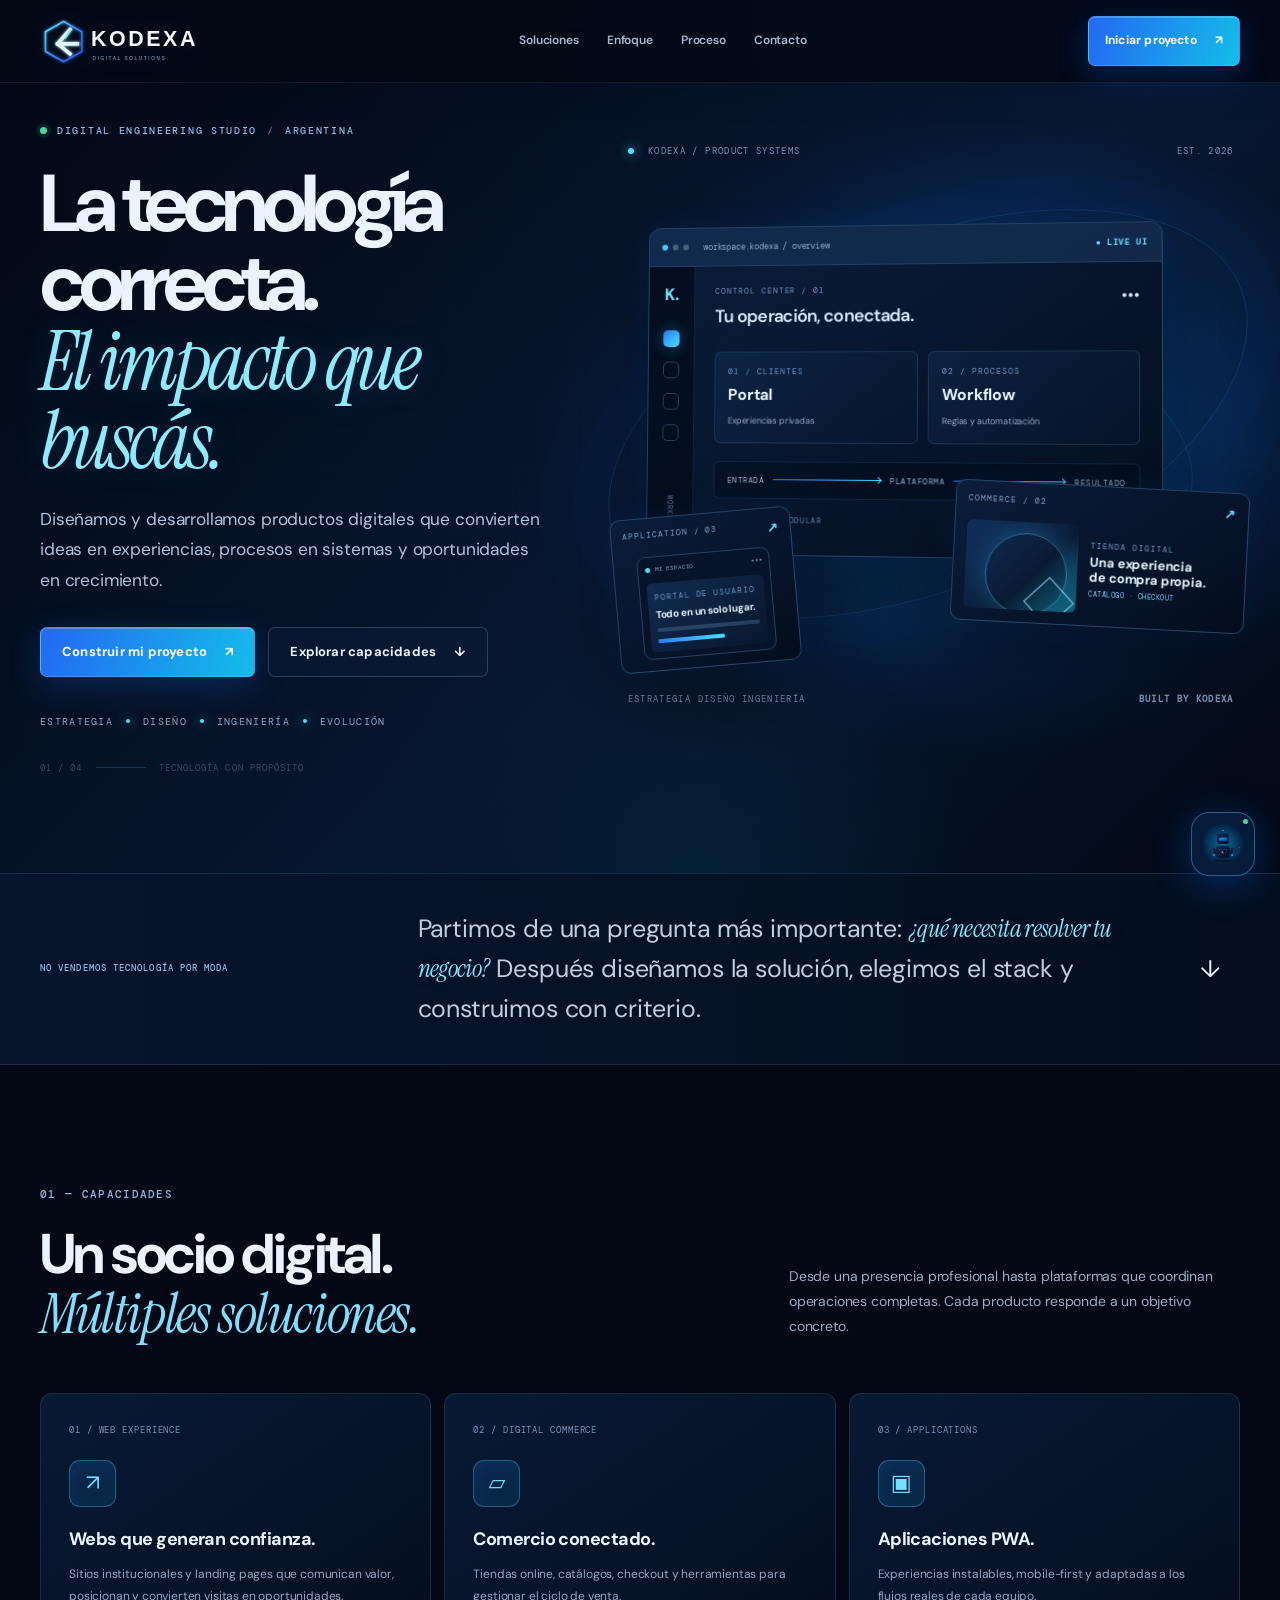
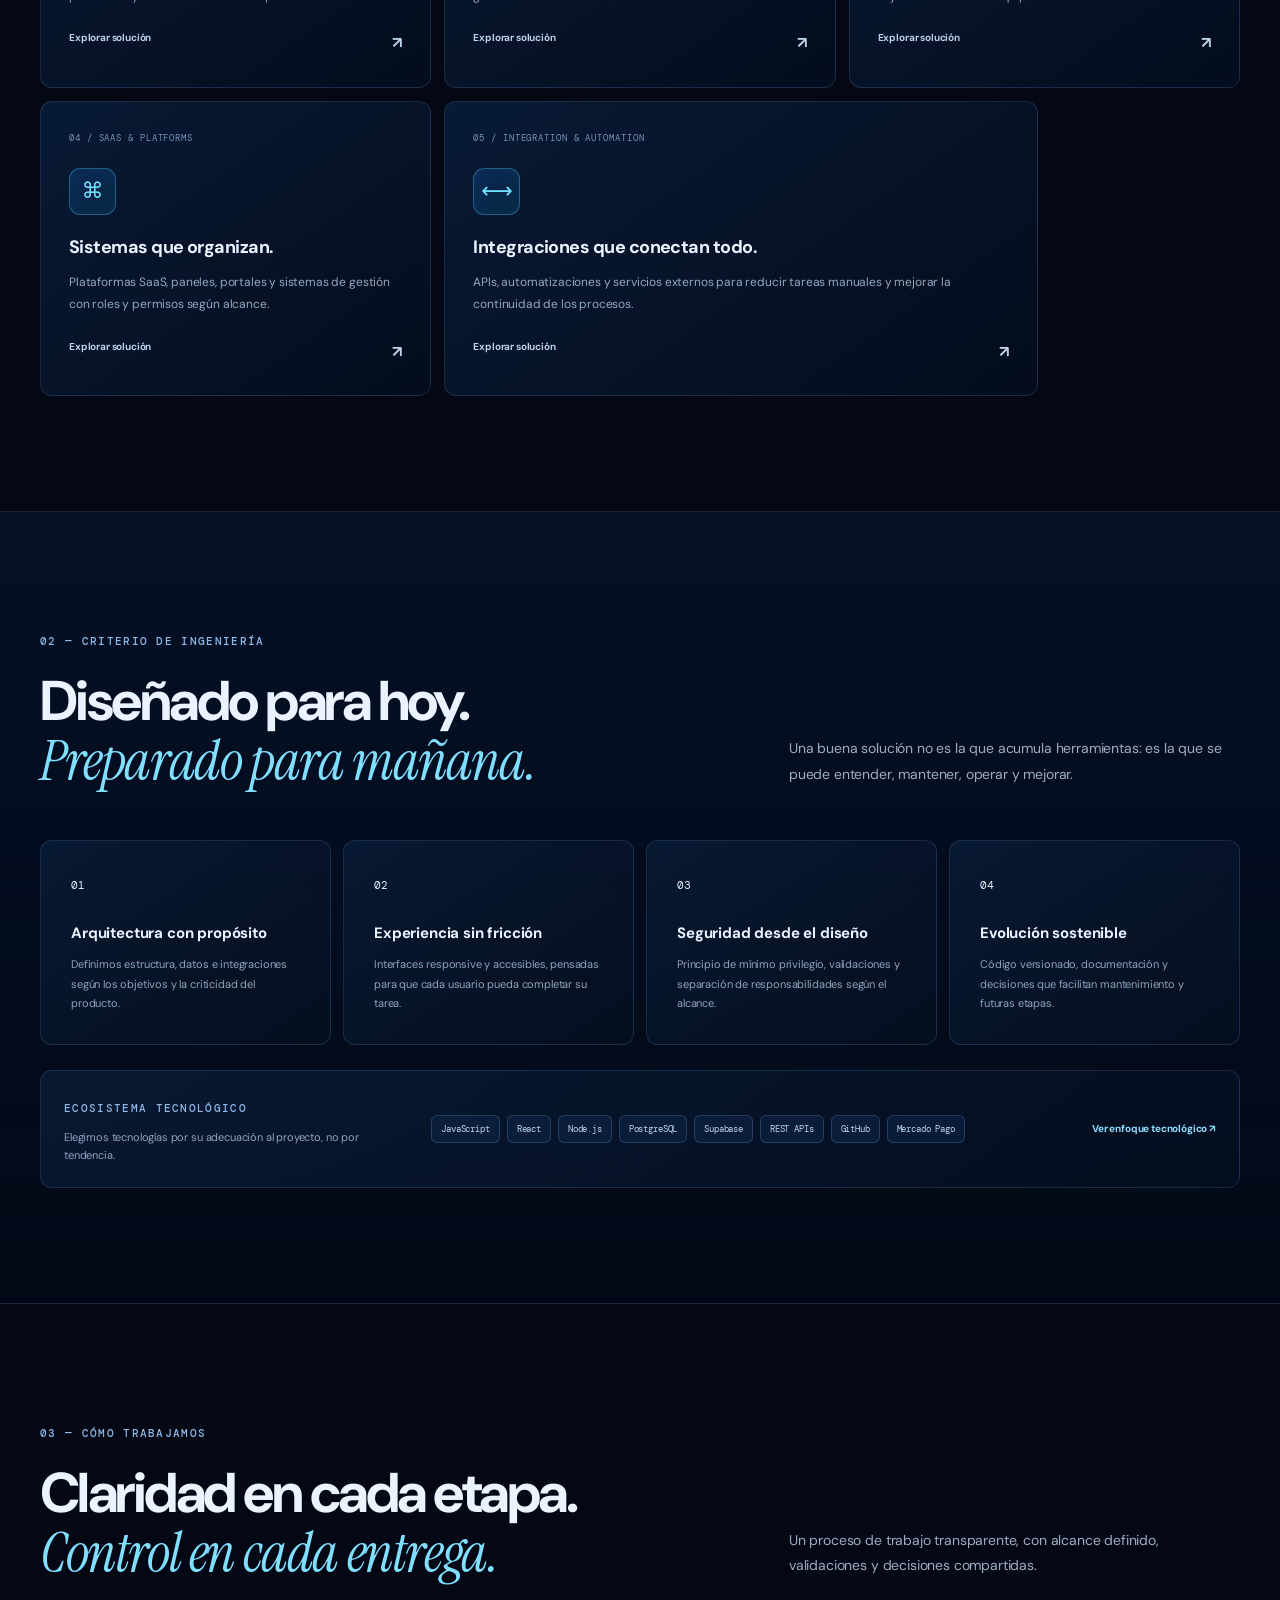
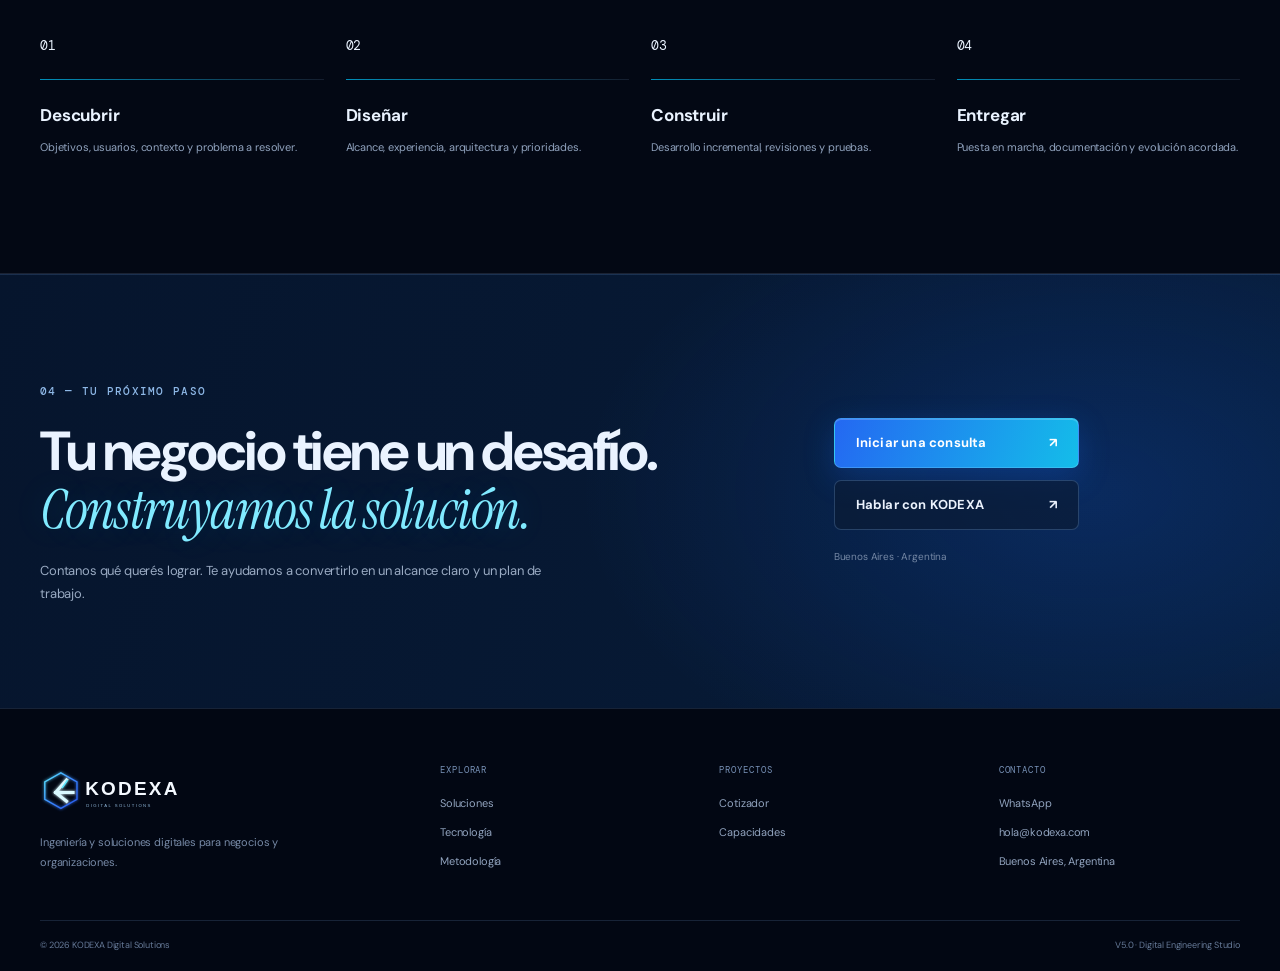
==== index.html @ 010a8123 "Route commercial CTAs to structured lead capture" ====
<!doctype html>
<html lang="es-AR">
<head>
  <meta charset="utf-8">
  <meta name="viewport" content="width=device-width, initial-scale=1">
  <title>KODEXA V5 — Ingeniería digital para negocios que quieren evolucionar</title>
  <meta name="description" content="Diseño y desarrollo de sitios web, e-commerce, aplicaciones PWA, plataformas SaaS e integraciones. Tecnología pensada para resolver problemas reales.">
  <meta name="theme-color" content="#050d20">
  <meta name="color-scheme" content="dark">
  <link rel="canonical" href="https://instructormap.github.io/kodexa.web/">
  <link rel="icon" type="image/svg+xml" href="assets/kodexa-v5-icon.svg">
  <meta property="og:type" content="website">
  <meta property="og:locale" content="es_AR">
  <meta property="og:site_name" content="KODEXA Digital Solutions">
  <meta property="og:title" content="KODEXA — Ingeniería digital para negocios">
  <meta property="og:description" content="Diseñamos y desarrollamos experiencias, plataformas y sistemas digitales a medida.">
  <meta property="og:url" content="https://instructormap.github.io/kodexa.web/">
  <meta property="og:image" content="https://instructormap.github.io/kodexa.web/assets/kodexa-v5-icon.svg">
  <meta name="twitter:card" content="summary">
  <link rel="preconnect" href="https://fonts.googleapis.com">
  <link rel="preconnect" href="https://fonts.gstatic.com" crossorigin>
  <link href="https://fonts.googleapis.com/css2?family=DM+Mono:wght@400;500&family=DM+Sans:wght@400;500;600;700;800&family=Instrument+Serif:ital@0;1&display=swap" rel="stylesheet">
  <link rel="stylesheet" href="styles.css">
  <link rel="stylesheet" href="kodexa-v5.css">
  <link rel="stylesheet" href="kodexa-identity.css">
</head>
<body class="v5">
<a class="skip-link" href="#main">Saltar al contenido</a>
<header class="site-header" id="top">
  <div class="container header-inner">
    <a class="brand" href="#inicio" aria-label="KODEXA, inicio"><img src="assets/kodexa-v5-logo.svg" width="210" height="56" alt="KODEXA Digital Solutions"></a>
    <button class="menu-toggle" type="button" aria-label="Abrir navegación" aria-expanded="false" aria-controls="primary-nav"><span></span><span></span></button>
    <nav class="primary-nav" id="primary-nav" aria-label="Navegación principal">
      <a href="#soluciones">Soluciones</a><a href="#enfoque">Enfoque</a><a href="#proceso">Proceso</a><a href="#contacto">Contacto</a>
    </nav>
    <a class="button button-small button-primary header-action" href="contacto.html?tipo=general&origen=header">Iniciar proyecto <span aria-hidden="true">↗</span></a>
  </div>
</header>
<main id="main">
  <section class="v4-hero" id="inicio">
    <div class="v4-hero-grid"></div>
    <div class="container v4-hero-inner">
      <div class="v4-hero-copy">
        <div class="v4-kicker"><span class="status-dot"></span> DIGITAL ENGINEERING STUDIO <span>/</span> ARGENTINA</div>
        <h1>La tecnología correcta.<br><em>El impacto que buscás.</em></h1>
        <p class="v4-lead">Diseñamos y desarrollamos productos digitales que convierten ideas en experiencias, procesos en sistemas y oportunidades en crecimiento.</p>
        <div class="v4-actions"><a class="button button-primary" href="contacto.html?tipo=general&origen=hero">Construir mi proyecto <span>↗</span></a><a class="button button-secondary" href="#soluciones">Explorar capacidades <span>↓</span></a></div>
        <div class="v4-proof"><span>ESTRATEGIA</span><i></i><span>DISEÑO</span><i></i><span>INGENIERÍA</span><i></i><span>EVOLUCIÓN</span></div>
      </div>
      <div class="v4-visual identity-visual" aria-label="Composición de productos digitales y sistemas KODEXA">
        <div class="identity-visual-glow"></div>
        <div class="identity-visual-top"><span><i></i> KODEXA / PRODUCT SYSTEMS</span><span>EST. 2026</span></div>
        <div class="identity-orbit identity-orbit-a"></div><div class="identity-orbit identity-orbit-b"></div>
        <div class="identity-product identity-product-main">
          <div class="identity-windowbar"><span class="identity-windowdots"><i></i><i></i><i></i></span><span>workspace.kodexa / overview</span><b>● LIVE UI</b></div>
          <div class="identity-workspace">
            <aside class="identity-sidebar"><strong>K.</strong><span class="active"></span><span></span><span></span><span></span><small>WORKSPACE</small></aside>
            <div class="identity-workspace-main">
              <div class="identity-workspace-heading"><div><small>CONTROL CENTER / 01</small><b>Tu operación, conectada.</b></div><span>•••</span></div>
              <div class="identity-module-grid"><div><small>01 / CLIENTES</small><b>Portal</b><em>Experiencias privadas</em></div><div><small>02 / PROCESOS</small><b>Workflow</b><em>Reglas y automatización</em></div></div>
              <div class="identity-flow"><span>ENTRADA</span><i></i><span>PLATAFORMA</span><i></i><span>RESULTADO</span></div>
              <div class="identity-workspace-footer"><span>ARQUITECTURA MODULAR</span><b>Diseñada para evolucionar ↗</b></div>
            </div>
          </div>
        </div>
        <div class="identity-product identity-product-commerce"><div class="identity-mini-top"><span>COMMERCE / 02</span><b>↗</b></div><div class="identity-store"><div class="identity-store-art"><i></i><i></i><i></i></div><div><small>TIENDA DIGITAL</small><b>Una experiencia<br>de compra propia.</b><span>CATÁLOGO · CHECKOUT</span></div></div></div>
        <div class="identity-product identity-product-app"><div class="identity-mini-top"><span>APPLICATION / 03</span><b>↗</b></div><div class="identity-phone"><div class="identity-phone-head"><i></i><span>MI ESPACIO</span><b>•••</b></div><div class="identity-phone-card"><small>PORTAL DE USUARIO</small><b>Todo en un solo lugar.</b><span></span><span></span></div><div class="identity-phone-nav"><i></i><i></i><i></i></div></div></div>
        <div class="identity-visual-bottom"><span>ESTRATEGIA <i></i> DISEÑO <i></i> INGENIERÍA</span><b>BUILT BY KODEXA</b></div>
      </div>
    </div>
    <div class="container v4-hero-bottom"><span>01 / 04</span><span></span><span>TECNOLOGÍA CON PROPÓSITO</span></div>
  </section>

  <section class="v4-intro">
    <div class="container v4-intro-inner"><span class="eyebrow">NO VENDEMOS TECNOLOGÍA POR MODA</span><p>Partimos de una pregunta más importante: <em>¿qué necesita resolver tu negocio?</em> Después diseñamos la solución, elegimos el stack y construimos con criterio.</p><a href="#enfoque" aria-label="Conocer nuestro enfoque">↓</a></div>
  </section>

  <section class="section-shell v4-solutions" id="soluciones">
    <div class="container">
      <div class="section-heading"><div><span class="eyebrow">01 — CAPACIDADES</span><h2>Un socio digital.<br><em>Múltiples soluciones.</em></h2></div><p>Desde una presencia profesional hasta plataformas que coordinan operaciones completas. Cada producto responde a un objetivo concreto.</p></div>
      <div class="v4-solution-grid">
        <a class="v4-solution-card" href="soluciones.html#web"><span class="v4-card-meta">01 / WEB EXPERIENCE</span><div class="v4-card-symbol">↗</div><h3>Webs que generan confianza.</h3><p>Sitios institucionales y landing pages que comunican valor, posicionan y convierten visitas en oportunidades.</p><span class="v4-card-link">Explorar solución <b>↗</b></span></a>
        <a class="v4-solution-card" href="soluciones.html#ecommerce"><span class="v4-card-meta">02 / DIGITAL COMMERCE</span><div class="v4-card-symbol">▱</div><h3>Comercio conectado.</h3><p>Tiendas online, catálogos, checkout y herramientas para gestionar el ciclo de venta.</p><span class="v4-card-link">Explorar solución <b>↗</b></span></a>
        <a class="v4-solution-card" href="soluciones.html#pwa"><span class="v4-card-meta">03 / APPLICATIONS</span><div class="v4-card-symbol">▣</div><h3>Aplicaciones PWA.</h3><p>Experiencias instalables, mobile-first y adaptadas a los flujos reales de cada equipo.</p><span class="v4-card-link">Explorar solución <b>↗</b></span></a>
        <a class="v4-solution-card" href="soluciones.html#saas"><span class="v4-card-meta">04 / SAAS & PLATFORMS</span><div class="v4-card-symbol">⌘</div><h3>Sistemas que organizan.</h3><p>Plataformas SaaS, paneles, portales y sistemas de gestión con roles y permisos según alcance.</p><span class="v4-card-link">Explorar solución <b>↗</b></span></a>
        <a class="v4-solution-card v4-solution-wide" href="soluciones.html#integraciones"><span class="v4-card-meta">05 / INTEGRATION & AUTOMATION</span><div class="v4-card-symbol">⟷</div><h3>Integraciones que conectan todo.</h3><p>APIs, automatizaciones y servicios externos para reducir tareas manuales y mejorar la continuidad de los procesos.</p><span class="v4-card-link">Explorar solución <b>↗</b></span></a>
      </div>
    </div>
  </section>

  <section class="section-shell v4-approach" id="enfoque">
    <div class="container">
      <div class="section-heading"><div><span class="eyebrow">02 — CRITERIO DE INGENIERÍA</span><h2>Diseñado para hoy.<br><em>Preparado para mañana.</em></h2></div><p>Una buena solución no es la que acumula herramientas: es la que se puede entender, mantener, operar y mejorar.</p></div>
      <div class="v4-approach-grid">
        <article><span>01</span><h3>Arquitectura con propósito</h3><p>Definimos estructura, datos e integraciones según los objetivos y la criticidad del producto.</p></article>
        <article><span>02</span><h3>Experiencia sin fricción</h3><p>Interfaces responsive y accesibles, pensadas para que cada usuario pueda completar su tarea.</p></article>
        <article><span>03</span><h3>Seguridad desde el diseño</h3><p>Principio de mínimo privilegio, validaciones y separación de responsabilidades según el alcance.</p></article>
        <article><span>04</span><h3>Evolución sostenible</h3><p>Código versionado, documentación y decisiones que facilitan mantenimiento y futuras etapas.</p></article>
      </div>
      <div class="v4-stack"><div><span class="eyebrow">ECOSISTEMA TECNOLÓGICO</span><p>Elegimos tecnologías por su adecuación al proyecto, no por tendencia.</p></div><div class="v4-stack-tags"><span>JavaScript</span><span>React</span><span>Node.js</span><span>PostgreSQL</span><span>Supabase</span><span>REST APIs</span><span>GitHub</span><span>Mercado Pago</span></div><a href="tecnologia.html">Ver enfoque tecnológico ↗</a></div>
    </div>
  </section>

  <section class="section-shell v4-process" id="proceso">
    <div class="container">
      <div class="section-heading"><div><span class="eyebrow">03 — CÓMO TRABAJAMOS</span><h2>Claridad en cada etapa.<br><em>Control en cada entrega.</em></h2></div><p>Un proceso de trabajo transparente, con alcance definido, validaciones y decisiones compartidas.</p></div>
      <div class="v4-process-grid">
        <article><span>01</span><div></div><h3>Descubrir</h3><p>Objetivos, usuarios, contexto y problema a resolver.</p></article>
        <article><span>02</span><div></div><h3>Diseñar</h3><p>Alcance, experiencia, arquitectura y prioridades.</p></article>
        <article><span>03</span><div></div><h3>Construir</h3><p>Desarrollo incremental, revisiones y pruebas.</p></article>
        <article><span>04</span><div></div><h3>Entregar</h3><p>Puesta en marcha, documentación y evolución acordada.</p></article>
      </div>
    </div>
  </section>

  <section class="v4-cta" id="contacto"><div class="container v4-cta-inner"><div><span class="eyebrow">04 — TU PRÓXIMO PASO</span><h2>Tu negocio tiene un desafío.<br><em>Construyamos la solución.</em></h2><p>Contanos qué querés lograr. Te ayudamos a convertirlo en un alcance claro y un plan de trabajo.</p></div><div class="v4-cta-actions"><a class="button button-primary" href="contacto.html?tipo=general&origen=cta-home">Iniciar una consulta <span>↗</span></a><a class="button button-secondary" href="contacto.html?tipo=general&origen=whatsapp-home">Hablar con KODEXA <span>↗</span></a><small>Buenos Aires · Argentina</small></div></div></section>
</main>
<footer class="site-footer"><div class="container footer-main"><div class="footer-brand"><img src="assets/kodexa-v5-logo.svg" width="190" height="52" alt="KODEXA Digital Solutions"><p>Ingeniería y soluciones digitales para negocios y organizaciones.</p></div><div><span class="footer-label">EXPLORAR</span><a href="#soluciones">Soluciones</a><a href="tecnologia.html">Tecnología</a><a href="#proceso">Metodología</a></div><div><span class="footer-label">PROYECTOS</span><a href="cotizador.html">Cotizador</a><a href="soluciones.html">Capacidades</a></div><div><span class="footer-label">CONTACTO</span><a href="contacto.html?tipo=general&origen=footer">WhatsApp</a><a href="mailto:hola@kodexa.com">hola@kodexa.com</a><span>Buenos Aires, Argentina</span></div></div><div class="container footer-bottom"><span>© <span id="current-year">2026</span> KODEXA Digital Solutions</span><span>V5.0 · Digital Engineering Studio</span></div></footer>

<div class="copilot-root" id="kodexa-copilot">
  <button class="copilot-launcher" type="button" aria-label="Abrir KODEXA Copiloto" aria-expanded="false" aria-controls="copilot-panel" id="copilot-launcher"><img src="assets/kodexa-assistant.svg" alt=""><span class="launcher-pulse"></span></button>
  <section class="copilot-panel" id="copilot-panel" role="dialog" aria-modal="false" aria-labelledby="copilot-title" aria-hidden="true">
    <header class="copilot-header"><div class="copilot-avatar"><img src="assets/kodexa-assistant.svg" alt=""></div><div><strong id="copilot-title">KODEXA Copiloto</strong><span><i></i> Orientación de proyectos</span></div><button type="button" class="copilot-close" id="copilot-close" aria-label="Cerrar asistente">×</button></header>
    <div class="copilot-context">DESCUBRÍ QUÉ SOLUCIÓN NECESITÁS</div>
    <div class="copilot-messages" id="copilot-messages" aria-live="polite" aria-relevant="additions text"><div class="chat-message bot-message">¡Hola! Soy el copiloto de KODEXA. Puedo ayudarte a identificar qué tipo de solución digital necesitás y cómo iniciar tu proyecto. ¿Qué querés mejorar?</div></div>
    <div class="copilot-suggestions" id="copilot-suggestions"><button type="button" data-intent="quote">Quiero cotizar</button><button type="button" data-intent="services">Ver soluciones</button><button type="button" data-intent="business">Tengo un negocio</button><button type="button" data-intent="contact">Hablar con una persona</button></div>
    <form class="copilot-form" id="copilot-form"><label class="visually-hidden" for="copilot-input">Escribí tu consulta</label><input id="copilot-input" name="message" type="text" maxlength="400" placeholder="Contame qué necesitás..." autocomplete="off"><button type="submit" aria-label="Enviar mensaje">↑</button></form>
    <div class="copilot-disclaimer">Asistente automático de orientación. No accede a cuentas ni consulta proyectos existentes.</div>
  </section>
</div>
<script src="app.js" defer></script><script src="script.js" defer></script>
</body></html>
---- styles.css ----
/* KODEXA V3 — Enterprise design system */
:root{
  --kdx-navy:#020B24;--kdx-navy-2:#06142F;--kdx-navy-3:#0B1B39;
  --kdx-blue:#006BFF;--kdx-blue-hover:#0058D6;--kdx-cyan:#00C8FF;--kdx-gold:#FFB800;
  --kdx-white:#FFFFFF;--kdx-ink:#F4F7FC;--kdx-muted:#9AAAC3;--kdx-dim:#6F819D;
  --kdx-line:rgba(148,174,214,.16);--kdx-line-strong:rgba(0,200,255,.32);
  --kdx-sans:"DM Sans",Inter,system-ui,sans-serif;--kdx-mono:"DM Mono",monospace;--kdx-serif:"Instrument Serif",Georgia,serif;
  --kdx-container:1200px;--kdx-radius:16px;--kdx-radius-lg:24px;
  --kdx-ease:cubic-bezier(.2,.7,.2,1);
}
*{box-sizing:border-box;margin:0;padding:0}
html{scroll-behavior:smooth;scroll-padding-top:100px}
body{min-width:320px;background:var(--kdx-navy);color:var(--kdx-ink);font-family:var(--kdx-sans);font-size:16px;line-height:1.65;-webkit-font-smoothing:antialiased}
body:before{content:"";position:fixed;inset:0;z-index:-1;pointer-events:none;background:radial-gradient(ellipse 60% 45% at 80% -5%,rgba(0,107,255,.12),transparent 70%),linear-gradient(180deg,#020B24 0%,#04102A 54%,#020B24 100%)}
a{color:inherit;text-decoration:none}
button,input{font:inherit}
button,a{-webkit-tap-highlight-color:transparent}
img{max-width:100%;display:block}
.container{width:min(calc(100% - 48px),var(--kdx-container));margin-inline:auto}
.section-shell{position:relative;padding:clamp(76px,9vw,132px) 0}
.skip-link{position:fixed;z-index:500;top:12px;left:12px;padding:12px 16px;background:#fff;color:#020B24;border-radius:8px;transform:translateY(-160%)}
.skip-link:focus{transform:translateY(0)}
.visually-hidden{position:absolute!important;width:1px;height:1px;padding:0;margin:-1px;overflow:hidden;clip:rect(0,0,0,0);white-space:nowrap;border:0}
:focus-visible{outline:2px solid var(--kdx-cyan);outline-offset:4px}
.eyebrow{display:inline-flex;align-items:center;gap:10px;color:#8CB9F5;font:500 11px/1.3 var(--kdx-mono);letter-spacing:.12em;text-transform:uppercase}
.status-dot{width:7px;height:7px;border-radius:50%;background:#4BD6A0;box-shadow:0 0 0 4px rgba(75,214,160,.1)}
.eyebrow-divider{color:#526581}
.button{display:inline-flex;align-items:center;justify-content:center;gap:18px;min-height:52px;padding:0 21px;border:1px solid transparent;border-radius:9px;font-size:13px;font-weight:700;letter-spacing:.01em;transition:background .2s,border-color .2s,transform .2s,color .2s}
.button:hover{transform:translateY(-2px)}
.button-primary{background:var(--kdx-blue);color:white;box-shadow:0 8px 28px rgba(0,107,255,.18)}
.button-primary:hover{background:var(--kdx-blue-hover)}
.button-secondary,.button-outline{border-color:rgba(172,194,226,.24);background:rgba(255,255,255,.025);color:#EAF1FC}
.button-secondary:hover,.button-outline:hover{border-color:var(--kdx-cyan);background:rgba(0,200,255,.06)}
.button-small{min-height:42px;padding:0 16px;font-size:12px}
.site-header{position:sticky;top:0;z-index:100;background:rgba(2,11,36,.78);border-bottom:1px solid transparent;backdrop-filter:blur(18px);-webkit-backdrop-filter:blur(18px);transition:border-color .2s,background .2s}
.site-header.is-scrolled{border-color:var(--kdx-line);background:rgba(2,11,36,.94)}
.header-inner{height:82px;display:flex;align-items:center;justify-content:space-between;gap:30px}
.brand img{width:190px;height:auto}
.primary-nav{display:flex;align-items:center;gap:clamp(14px,2.2vw,30px)}
.primary-nav a{color:#A9B8CE;font-size:12px;font-weight:600;transition:color .2s}
.primary-nav a:hover,.primary-nav a[aria-current="page"]{color:#fff}
.header-action{white-space:nowrap}
.menu-toggle{display:none;width:44px;height:44px;border:1px solid var(--kdx-line);border-radius:8px;background:transparent;color:#fff}
.menu-toggle span{display:block;width:18px;height:1px;background:#fff;margin:5px auto;transition:transform .2s}
.menu-toggle[aria-expanded="true"] span:first-child{transform:translateY(3px) rotate(45deg)}
.menu-toggle[aria-expanded="true"] span:last-child{transform:translateY(-3px) rotate(-45deg)}
.hero{min-height:calc(100svh - 82px);padding:clamp(64px,8vh,100px) 0 28px;display:flex;flex-direction:column;justify-content:center;overflow:hidden}
.hero-layout{display:grid;grid-template-columns:minmax(0,.94fr) minmax(480px,1.06fr);align-items:center;gap:clamp(36px,6vw,84px)}
.hero-copy{position:relative;z-index:2;padding:12px 0}
.hero-copy h1,.subpage-hero h1{margin:26px 0 24px;font-size:clamp(43px,5.4vw,72px);line-height:1.04;letter-spacing:-.055em;font-weight:700}
h1 em,h2 em{font-family:var(--kdx-serif);font-weight:400;font-style:italic;letter-spacing:-.025em;color:#80DFFF}
.hero-lead{max-width:560px;color:#B7C5D9;font-size:clamp(16px,1.5vw,19px);line-height:1.7}
.hero-actions{display:flex;flex-wrap:wrap;gap:12px;margin-top:34px}
.hero-proof{display:flex;align-items:center;gap:13px;margin-top:58px;color:#7386A3;font:11px var(--kdx-mono);letter-spacing:.025em}
.proof-line{width:34px;height:1px;background:var(--kdx-gold)}
.hero-stage{position:relative;min-width:0;padding:20px 22px 16px;border:1px solid rgba(120,157,211,.2);border-radius:18px;background:linear-gradient(145deg,rgba(12,31,64,.92),rgba(4,14,37,.88));box-shadow:0 30px 90px rgba(0,0,0,.22)}
.stage-topline,.stage-caption{display:flex;justify-content:space-between;color:#7890B3;font:10px var(--kdx-mono);letter-spacing:.1em}
.stage-main{position:relative;min-height:390px;padding:28px 12px 18px}
.stage-window{position:absolute;left:3%;top:7%;width:82%;border:1px solid rgba(122,166,226,.26);border-radius:12px;overflow:hidden;background:#091A37;box-shadow:0 28px 70px rgba(0,0,0,.35)}
.window-bar{height:31px;display:flex;align-items:center;gap:6px;padding:0 12px;background:#0C2044;border-bottom:1px solid rgba(144,174,218,.12)}
.window-bar i,.preview-top i{width:6px;height:6px;border-radius:50%;background:#7186A4}
.window-bar i:first-child{background:#F27878}.window-bar i:nth-child(2){background:#E9BC60}.window-bar i:nth-child(3){background:#56C99A}
.window-bar span{margin:auto;color:#6F83A2;font:9px var(--kdx-mono)}
.dashboard-body{display:flex;min-height:280px}
.dash-sidebar{width:48px;flex-shrink:0;padding:14px 12px;background:#07152F;border-right:1px solid rgba(144,174,218,.1);display:flex;align-items:center;flex-direction:column;gap:18px}
.dash-sidebar b{color:var(--kdx-cyan);font-size:13px}.dash-sidebar i{width:13px;height:13px;border:1px solid #3B5A84;border-radius:4px}
.dash-content{flex:1;padding:18px 20px}
.dash-heading{display:flex;justify-content:space-between;color:#DCE7F8;font-size:12px;font-weight:700}
.dash-heading b{color:#7185A5}
.dash-metrics{display:grid;grid-template-columns:1fr 1fr;gap:10px;margin-top:17px}
.dash-metrics div{padding:12px;border:1px solid rgba(135,172,225,.15);border-radius:7px;background:rgba(255,255,255,.025)}
.dash-metrics small,.dash-metrics strong,.dash-metrics em{display:block}.dash-metrics small{color:#7185A5;font-size:9px}.dash-metrics strong{margin:4px 0;color:#F4F8FF;font-size:19px}.dash-metrics em{color:#51D7A3;font-size:9px;font-style:normal}
.chart-card{margin-top:12px;padding:12px 12px 2px;border:1px solid rgba(135,172,225,.15);border-radius:7px}
.chart-title{display:flex;justify-content:space-between;color:#DCE7F8;font-size:9px}.chart-title span{color:#7185A5;font-size:8px}.chart-card svg{width:100%;height:auto;margin-top:8px}
.stage-card{position:absolute;z-index:2;border:1px solid rgba(140,178,231,.24);border-radius:10px;background:#0B1D3B;box-shadow:0 20px 55px rgba(0,0,0,.32)}
.store-card{right:0;top:1%;width:34%;padding:13px}
.store-mark{color:#8BA7D1;font:9px var(--kdx-mono);letter-spacing:.1em}
.store-product{display:flex;gap:5px;margin:13px 0 10px}
.store-product span{height:46px;flex:1;border-radius:4px;background:linear-gradient(145deg,#17427A,#0B2349);border:1px solid rgba(0,200,255,.18)}
.store-product span:nth-child(2){background:linear-gradient(145deg,#69532C,#1D2943)}
.store-product span:nth-child(3){background:linear-gradient(145deg,#2E5670,#122542)}
.store-lines b,.store-lines small{display:block}.store-lines b{font-size:10px}.store-lines small{color:#7F94B4;font-size:8px}
.code-card{right:2%;bottom:3%;width:48%;padding:13px 15px}
.code-head{display:flex;justify-content:space-between;color:#8198BA;font:8px var(--kdx-mono);letter-spacing:.06em}.code-head b{color:#53D5A2}
.code-card code{display:block;margin-top:13px;color:#B6C8E3;font:9px/1.9 var(--kdx-mono)}
.code-card code i{padding-right:9px;color:#4F6A91;font-style:normal}
.stage-caption{margin-top:4px;padding-top:13px;border-top:1px solid rgba(140,178,231,.12);font-size:8px}
.hero-bottom{display:flex;align-items:center;gap:14px;margin-top:auto;padding-top:35px;color:#5D7191;font:9px var(--kdx-mono);letter-spacing:.1em}
.hero-bottom-line{width:58px;height:1px;background:rgba(0,200,255,.4)}
.section-heading{display:grid;grid-template-columns:1fr minmax(260px,.65fr);align-items:end;gap:55px;margin-bottom:48px}
.section-heading h2,.contact-layout h2{margin-top:17px;font-size:clamp(36px,4.4vw,56px);line-height:1.08;letter-spacing:-.045em}
.section-heading>p{max-width:440px;color:#9DADC4;font-size:14px;line-height:1.8;padding-bottom:5px}
.solutions-section{border-top:1px solid var(--kdx-line)}
.solutions-grid{display:grid;grid-template-columns:repeat(6,1fr);gap:12px}
.solution-card{grid-column:span 2;min-height:280px;padding:24px 25px 22px;display:flex;flex-direction:column;border:1px solid var(--kdx-line);border-radius:13px;background:linear-gradient(145deg,rgba(11,29,59,.76),rgba(5,17,42,.66));transition:border-color .25s,transform .25s,background .25s}
.solution-card:hover{border-color:rgba(0,200,255,.45);transform:translateY(-4px);background:rgba(12,34,69,.88)}
.solution-card-wide{grid-column:span 3;min-height:240px}
.card-index,.tech-label,.plan-top,.footer-label{color:#7892B7;font:10px var(--kdx-mono);letter-spacing:.1em}
.card-icon{height:48px;width:48px;margin:24px 0 17px;color:var(--kdx-cyan);border:1px solid rgba(0,200,255,.24);border-radius:11px;background:rgba(0,200,255,.045);display:flex;align-items:center;justify-content:center}
.icon-browser{position:relative;display:block}
.icon-browser i{position:relative;top:8px;left:8px;display:inline-block;width:5px;height:5px;margin-right:2px;border-radius:50%;background:#76A6DA}
.icon-browser b{position:absolute;left:8px;right:8px;top:19px;height:17px;border:1px solid #2C6C9A;border-radius:3px}
.icon-bag{font-size:31px}.icon-mobile i{width:18px;height:30px;border:1px solid var(--kdx-cyan);border-radius:4px;position:relative}.icon-mobile i:after{content:"";position:absolute;bottom:3px;left:7px;width:3px;height:3px;background:var(--kdx-cyan);border-radius:50%}
.icon-grid{display:grid;grid-template-columns:repeat(2,8px);gap:4px}.icon-grid i{width:8px;height:8px;border:1px solid var(--kdx-cyan);border-radius:2px}
.icon-nodes{position:relative}.icon-nodes i{position:absolute;width:8px;height:8px;border:1px solid var(--kdx-cyan);border-radius:50%}.icon-nodes i:first-child{left:8px;top:9px}.icon-nodes i:nth-child(2){right:7px;top:9px}.icon-nodes i:last-child{left:20px;bottom:7px}
.solution-card h3{font-size:18px;letter-spacing:-.025em}.solution-card p{max-width:340px;margin-top:9px;color:#91A3BE;font-size:12px;line-height:1.75}
.card-link{display:flex;justify-content:space-between;align-items:center;margin-top:auto;padding-top:23px;color:#B9CDE8;font-size:11px;font-weight:700}.card-link b{color:var(--kdx-cyan);font-size:16px}
.section-footnote{display:flex;align-items:center;gap:13px;margin-top:24px;padding:18px 20px;border:1px solid var(--kdx-line);border-radius:10px;color:#91A3BE;font-size:12px}
.footnote-mark{color:var(--kdx-gold);font-size:19px}.text-action,.footer-chat{margin-left:auto;padding:0;border:0;background:none;color:#8EDFFF;font-size:11px;font-weight:700;cursor:pointer;white-space:nowrap}
.technology-section{background:linear-gradient(180deg,rgba(7,22,49,.62),rgba(4,15,37,.18));border-block:1px solid var(--kdx-line)}
.technology-layout{display:grid;grid-template-columns:.8fr 1.2fr;gap:clamp(38px,7vw,95px);align-items:center}
.technology-copy h3{margin:18px 0 15px;font-size:29px;line-height:1.18;letter-spacing:-.04em}
.technology-copy>p{max-width:430px;color:#96A8C2;font-size:13px;line-height:1.8}
.tech-tags{display:flex;flex-wrap:wrap;gap:8px;margin:25px 0}
.tech-tags span{padding:7px 10px;border:1px solid rgba(137,166,207,.19);border-radius:6px;color:#B5C6DE;background:rgba(255,255,255,.025);font:10px var(--kdx-mono)}
.inline-link{display:inline-flex;gap:20px;align-items:center;margin-top:8px;color:#8EDFFF;font-size:12px;font-weight:700}.inline-link b{font-size:17px}
.product-preview{padding:18px;border:1px solid rgba(126,166,222,.24);border-radius:14px;background:#071731;box-shadow:0 30px 70px rgba(0,0,0,.2)}
.preview-top{display:flex;justify-content:space-between;align-items:center;color:#7892B7;font:9px var(--kdx-mono);letter-spacing:.1em}
.preview-top div{display:flex;gap:5px}.preview-tabs{display:flex;gap:7px;margin:17px 0 13px}
.preview-tab{padding:8px 12px;border:1px solid transparent;border-radius:6px;background:transparent;color:#8196B5;font-size:10px;cursor:pointer}
.preview-tab.is-active{border-color:rgba(0,200,255,.25);background:rgba(0,200,255,.07);color:#BDEFFF}
.preview-content{display:grid;grid-template-columns:1.15fr .85fr;gap:16px;align-items:center;min-height:180px}
.preview-content img{width:100%;border:1px solid rgba(126,166,222,.16);border-radius:8px}
.preview-content b,.preview-content span{display:block}.preview-content b{font-size:13px}.preview-content span{margin-top:7px;color:#8B9DB8;font-size:10px;line-height:1.7}
.preview-bottom{display:flex;justify-content:space-between;margin-top:14px;padding-top:12px;border-top:1px solid var(--kdx-line);color:#7085A5;font:8px var(--kdx-mono);letter-spacing:.08em}
.methodology-section{border-bottom:1px solid var(--kdx-line)}
.compact-heading{margin-bottom:58px}
.process-grid{display:grid;grid-template-columns:repeat(4,1fr);gap:22px}
.process-step{position:relative;padding:0 16px 0 0}
.process-step>span{color:var(--kdx-cyan);font:14px var(--kdx-mono)}
.process-rule{height:1px;margin:22px 0 20px;background:linear-gradient(90deg,rgba(0,200,255,.75),rgba(135,166,207,.14))}
.process-step h3{font-size:17px}.process-step p{margin-top:10px;color:#91A3BE;font-size:12px;line-height:1.8}
.plans-section{background:rgba(7,22,49,.36)}
.plans-grid{display:grid;grid-template-columns:repeat(3,1fr);gap:13px}
.plan-card{position:relative;padding:26px 25px 24px;border:1px solid var(--kdx-line);border-radius:13px;background:rgba(7,22,49,.68)}
.plan-featured{border-color:rgba(0,200,255,.43);background:linear-gradient(155deg,rgba(9,37,74,.94),rgba(5,18,43,.9));box-shadow:0 18px 55px rgba(0,0,0,.16)}
.plan-top{display:flex;justify-content:space-between;align-items:center}
.plan-dot{width:6px;height:6px;border-radius:50%;background:#617895}
.featured-label{color:var(--kdx-gold);font:9px var(--kdx-mono);letter-spacing:.08em}
.plan-card h3{margin-top:27px;font-size:22px;letter-spacing:-.03em}
.plan-card>p{min-height:44px;margin-top:8px;color:#91A3BE;font-size:11px;line-height:1.7}
.plan-price{margin-top:23px;color:#F5F8FE;font-size:32px;font-weight:700;letter-spacing:-.045em}
.plan-card>small{display:block;color:#7589A6;font-size:9px}
.plan-card ul{list-style:none;margin:23px 0 26px;padding-top:17px;border-top:1px solid var(--kdx-line)}
.plan-card li{position:relative;padding:6px 0 6px 17px;color:#B1C0D4;font-size:11px}
.plan-card li:before{content:"";position:absolute;left:0;top:13px;width:6px;height:6px;border:1px solid var(--kdx-cyan);border-radius:50%}
.plan-card .button{width:100%;min-height:46px;font-size:11px}
.pricing-note{margin-top:17px;color:#788BA7;font-size:10px;line-height:1.7}
.contact-section{padding:clamp(72px,8vw,112px) 0;border-top:1px solid var(--kdx-line);background:radial-gradient(ellipse 45% 90% at 85% 50%,rgba(0,107,255,.12),transparent 72%)}
.contact-layout{display:grid;grid-template-columns:1fr .65fr;gap:60px;align-items:center}
.contact-layout h2{margin:18px 0}
.contact-layout>div:first-child>p{max-width:520px;color:#9AABC3;font-size:13px;line-height:1.8}
.contact-actions{display:flex;align-items:flex-start;flex-direction:column;gap:12px}
.contact-actions .button{min-width:235px;justify-content:space-between}
.contact-email{margin-top:8px;color:#C5D4E8;font-size:13px}.contact-location{color:#7588A5;font-size:10px}
.site-footer{border-top:1px solid var(--kdx-line);background:#01081C}
.footer-main{display:grid;grid-template-columns:1.5fr repeat(3,1fr);gap:38px;padding-top:55px;padding-bottom:48px}
.footer-brand img{width:175px}.footer-brand p{max-width:250px;margin-top:17px;color:#778AA7;font-size:11px;line-height:1.8}
.footer-main>div:not(:first-child){display:flex;flex-direction:column;align-items:flex-start;gap:11px}
.footer-label{margin-bottom:7px;font-size:9px}.footer-main a,.footer-main span:not(.footer-label),.footer-chat{color:#91A3BE;font-size:11px}.footer-main a:hover,.footer-chat:hover{color:#fff}
.footer-chat{margin:0;white-space:normal}
.footer-bottom{display:flex;justify-content:space-between;gap:20px;padding-top:17px;padding-bottom:18px;border-top:1px solid var(--kdx-line);color:#667A98;font-size:9px}
.copilot-root{position:fixed;right:25px;bottom:24px;z-index:120}
.copilot-launcher{position:relative;width:64px;height:64px;padding:7px;border:1px solid rgba(0,200,255,.55);border-radius:18px;background:#061A3A;box-shadow:0 12px 35px rgba(0,0,0,.38),0 0 0 5px rgba(0,107,255,.08);cursor:pointer;transition:transform .2s,border-color .2s}
.copilot-launcher:hover{transform:translateY(-3px);border-color:var(--kdx-cyan)}
.copilot-launcher img{width:100%;height:100%;object-fit:contain}
.launcher-pulse{position:absolute;right:4px;top:4px;width:9px;height:9px;border:2px solid #061A3A;border-radius:50%;background:#4BD6A0}
.copilot-panel{position:absolute;right:0;bottom:0;width:min(390px,calc(100vw - 32px));height:min(590px,calc(100svh - 40px));display:flex;flex-direction:column;overflow:hidden;border:1px solid rgba(0,200,255,.27);border-radius:17px;background:#07162F;box-shadow:0 28px 90px rgba(0,0,0,.55);opacity:0;visibility:hidden;transform:translateY(12px) scale(.98);transform-origin:bottom right;transition:opacity .18s,transform .18s,visibility .18s}
.copilot-panel.is-open{opacity:1;visibility:visible;transform:translateY(0) scale(1)}
.copilot-header{display:flex;align-items:center;gap:11px;padding:15px 16px;border-bottom:1px solid var(--kdx-line);background:#0A1D3D}
.copilot-avatar{width:38px;height:38px;padding:3px;border:1px solid rgba(0,200,255,.3);border-radius:10px;background:#06142F}
.copilot-avatar img{width:100%;height:100%}
.copilot-header strong,.copilot-header span{display:block}.copilot-header strong{font-size:12px}.copilot-header span{margin-top:3px;color:#8196B4;font-size:9px}.copilot-header span i{display:inline-block;width:6px;height:6px;margin-right:5px;border-radius:50%;background:#4BD6A0}
.copilot-close{margin-left:auto;width:32px;height:32px;border:0;border-radius:7px;background:rgba(255,255,255,.06);color:#C7D5E9;font-size:22px;cursor:pointer}
.copilot-context{padding:13px 16px 0;color:#6F86A8;font:9px var(--kdx-mono);letter-spacing:.09em}
.copilot-messages{flex:1;min-height:0;overflow-y:auto;padding:15px 16px;display:flex;flex-direction:column;gap:10px}
.chat-message{max-width:90%;padding:11px 13px;border-radius:11px;font-size:11px;line-height:1.7;white-space:pre-wrap}
.bot-message{align-self:flex-start;border:1px solid rgba(139,171,217,.15);background:#0D2347;color:#D4E0F1;border-top-left-radius:3px}
.user-message{align-self:flex-end;background:#0759C9;color:#fff;border-top-right-radius:3px}
.chat-actions{display:flex;flex-wrap:wrap;gap:7px;align-self:flex-start;max-width:95%}
.chat-action{padding:8px 10px;border:1px solid rgba(0,200,255,.27);border-radius:7px;color:#9DEAFF;font-size:10px;font-weight:700}
.chat-action:hover{background:rgba(0,200,255,.08)}
.copilot-suggestions{display:flex;flex-wrap:wrap;gap:7px;padding:0 16px 12px}
.copilot-suggestions button{padding:8px 10px;border:1px solid rgba(129,159,201,.22);border-radius:20px;background:transparent;color:#AFC1DC;font-size:9px;cursor:pointer}
.copilot-suggestions button:hover{border-color:var(--kdx-cyan);color:#fff}
.copilot-form{display:flex;gap:8px;padding:12px;border-top:1px solid var(--kdx-line);background:#06132B}
.copilot-form input{flex:1;min-width:0;height:42px;padding:0 12px;border:1px solid rgba(129,159,201,.24);border-radius:8px;outline:none;background:#0A1D3A;color:#fff;font-size:11px}
.copilot-form input:focus{border-color:var(--kdx-cyan)}
.copilot-form button{width:42px;border:0;border-radius:8px;background:var(--kdx-blue);color:#fff;font-size:19px;cursor:pointer}
.copilot-disclaimer{padding:0 13px 10px;background:#06132B;color:#657B9B;text-align:center;font-size:8px}
.subpage-hero{padding-top:105px;padding-bottom:80px;border-bottom:1px solid var(--kdx-line)}
.subpage-hero h1{max-width:850px}
.subpage-hero p{max-width:650px;margin:0 0 28px;color:#A3B4CC;font-size:16px;line-height:1.8}
.subpage-content{padding-top:70px}
.detail-list{display:flex;flex-direction:column}
.detail-row{display:grid;grid-template-columns:70px 1fr minmax(220px,32%);gap:30px;align-items:center;padding:40px 0;border-bottom:1px solid var(--kdx-line)}
.detail-number{align-self:start;color:var(--kdx-cyan);font:14px var(--kdx-mono)}
.detail-row h2,.technology-detail-grid h2{margin:13px 0;font-size:clamp(25px,3vw,36px);letter-spacing:-.04em}
.detail-row p,.technology-detail-grid p{max-width:620px;color:#9AABC3;font-size:13px;line-height:1.85}
.detail-row ul{display:grid;grid-template-columns:repeat(2,1fr);gap:8px 20px;margin-top:18px;list-style:none}
.detail-row li{color:#B5C5DA;font-size:11px}.detail-row li:before{content:"— ";color:var(--kdx-cyan)}
.detail-row>img{width:100%;border:1px solid var(--kdx-line);border-radius:10px}
.technology-detail-grid{display:grid;grid-template-columns:1fr 1fr;gap:14px}
.technology-detail-grid article{padding:30px;border:1px solid var(--kdx-line);border-radius:12px;background:rgba(9,28,58,.55)}
.tech-note{margin-top:22px;padding:20px;border-left:2px solid var(--kdx-gold);background:rgba(255,184,0,.035)}
.tech-note span{color:var(--kdx-gold);font:10px var(--kdx-mono);letter-spacing:.1em}.tech-note p{margin-top:8px;color:#A0B0C7;font-size:11px;line-height:1.8}
.solution-card,.process-step,.plan-card,.detail-row,.technology-detail-grid article{opacity:1;transform:none}
.js .solution-card,.js .process-step,.js .plan-card,.js .detail-row,.js .technology-detail-grid article{opacity:0;transform:translateY(12px);transition:opacity .5s,transform .5s}
.js .is-visible{opacity:1;transform:translateY(0)}
[hidden]{display:none!important}
@media(max-width:1050px){.hero-layout{grid-template-columns:1fr minmax(380px,.9fr);gap:28px}.hero-copy h1{font-size:clamp(42px,5vw,60px)}.primary-nav{gap:13px}.primary-nav a{font-size:11px}.brand img{width:165px}.header-inner{gap:18px}.solution-card{grid-column:span 3}.solution-card-wide{grid-column:span 3}}
@media(max-width:800px){.container{width:min(calc(100% - 36px),var(--kdx-container))}.header-inner{height:72px}.brand img{width:160px}.menu-toggle{display:block;margin-left:auto}.header-action{display:none}.primary-nav{position:absolute;top:72px;left:0;right:0;display:none;align-items:stretch;flex-direction:column;gap:0;padding:10px 18px 18px;border-bottom:1px solid var(--kdx-line);background:rgba(2,11,36,.98)}.primary-nav.is-open{display:flex}.primary-nav a{padding:13px 8px;font-size:13px}.hero{min-height:auto;padding-top:72px}.hero-layout{grid-template-columns:1fr;gap:45px}.hero-copy h1{font-size:clamp(42px,8vw,64px)}.hero-proof{margin-top:35px}.hero-stage{max-width:650px;width:100%;margin-inline:auto}.stage-main{min-height:360px}.section-heading{grid-template-columns:1fr;gap:18px}.section-heading>p{max-width:620px}.technology-layout{grid-template-columns:1fr;gap:35px}.process-grid{grid-template-columns:repeat(2,1fr);row-gap:35px}.plans-grid{grid-template-columns:1fr;max-width:540px;margin-inline:auto}.plan-card>p{min-height:0}.contact-layout{grid-template-columns:1fr;gap:30px}.contact-actions{align-items:stretch}.contact-actions .button{width:100%}.footer-main{grid-template-columns:1fr 1fr}.detail-row{grid-template-columns:42px 1fr}.detail-row>img{grid-column:2;max-width:440px}.subpage-hero{padding-top:80px}}
@media(max-width:520px){.container{width:calc(100% - 32px)}.section-shell{padding-block:76px}.hero{padding-top:58px;padding-bottom:24px}.hero-copy h1{font-size:42px}.hero-lead{font-size:15px}.hero-actions{flex-direction:column;align-items:stretch}.hero-actions .button{width:100%}.hero-proof{font-size:9px;line-height:1.7}.hero-stage{padding:14px 12px 12px}.stage-main{min-height:275px;padding:22px 3px 12px}.stage-window{left:1%;top:8%;width:88%}.dashboard-body{min-height:205px}.dash-sidebar{width:34px;padding:10px 8px;gap:13px}.dash-content{padding:12px}.dash-metrics strong{font-size:15px}.chart-card{margin-top:8px;padding:8px}.store-card{right:-2%;width:34%;padding:9px}.store-product span{height:33px}.store-lines small{font-size:7px}.code-card{right:0;bottom:0;width:53%;padding:9px}.code-card code{font-size:7px}.stage-caption{font-size:7px}.hero-bottom{font-size:8px}.section-heading h2,.contact-layout h2{font-size:38px}.solutions-grid{grid-template-columns:1fr}.solution-card,.solution-card-wide{grid-column:auto;min-height:235px}.section-footnote{align-items:flex-start;flex-wrap:wrap}.text-action{margin-left:32px}.preview-content{grid-template-columns:1fr}.preview-content div{padding-bottom:5px}.process-grid{gap:28px 17px}.process-step h3{font-size:15px}.process-step p{font-size:11px}.footer-main{grid-template-columns:1fr 1fr;gap:30px 20px}.footer-brand{grid-column:1/-1}.footer-bottom{flex-direction:column;gap:7px}.copilot-root{right:15px;bottom:15px}.copilot-launcher{width:58px;height:58px;border-radius:16px}.copilot-panel{position:fixed;right:8px;bottom:8px;width:calc(100vw - 16px);height:min(78svh,640px);max-height:calc(100svh - 16px)}.detail-row{grid-template-columns:30px 1fr;gap:14px;padding:30px 0}.detail-row ul{grid-template-columns:1fr}.technology-detail-grid{grid-template-columns:1fr}.subpage-hero h1{font-size:43px}}
@media(prefers-reduced-motion:reduce){*,*::before,*::after{scroll-behavior:auto!important;animation-duration:.01ms!important;animation-iteration-count:1!important;transition-duration:.01ms!important}}


/* KODEXA V4 — product experience layer */
.v4{--v4-bg:#050d20;--v4-panel:#0a1832;--v4-cyan:#00c8ff;--v4-gold:#ffb800}
.v4-hero{position:relative;isolation:isolate;min-height:min(790px,calc(100svh - 82px));padding:clamp(68px,8vw,112px) 0 26px;overflow:hidden;background:radial-gradient(ellipse 48% 52% at 78% 43%,rgba(0,107,255,.14),transparent 75%),linear-gradient(145deg,#050d20,#07152d 58%,#050d20)}
.v4-hero-grid{position:absolute;inset:0;z-index:-1;opacity:.23;background-image:linear-gradient(rgba(117,157,218,.08) 1px,transparent 1px),linear-gradient(90deg,rgba(117,157,218,.08) 1px,transparent 1px);background-size:54px 54px;mask-image:linear-gradient(90deg,transparent,#000 42%,#000)}
.v4-hero-inner{display:grid;grid-template-columns:minmax(0,.9fr) minmax(440px,1.1fr);gap:clamp(36px,6vw,82px);align-items:center}
.v4-hero-copy{position:relative;z-index:2}.v4-kicker{display:flex;align-items:center;gap:10px;color:#91b7ed;font:10px var(--kdx-mono);letter-spacing:.12em}.v4-kicker>span:nth-child(2){color:#4d6386}
.v4-hero h1{margin:27px 0 24px;font-size:clamp(44px,5.5vw,76px);line-height:1.02;letter-spacing:-.06em}.v4-hero h1 em,.v4-intro em,.v4-cta h2 em{color:#83dfff;font-family:var(--kdx-serif);font-weight:400;letter-spacing:-.025em}
.v4-lead{max-width:550px;color:#b0c0d7;font-size:clamp(16px,1.5vw,19px);line-height:1.75}
.v4-actions{display:flex;flex-wrap:wrap;gap:12px;margin-top:34px}.v4-proof{display:flex;align-items:center;gap:12px;flex-wrap:wrap;margin-top:54px;color:#7489a8;font:9px var(--kdx-mono);letter-spacing:.1em}.v4-proof i{width:3px;height:3px;border-radius:50%;background:var(--v4-gold)}
.v4-visual{position:relative;min-height:490px;padding:28px 18px 18px;border:1px solid rgba(123,166,226,.2);border-radius:22px;background:linear-gradient(145deg,rgba(11,31,64,.84),rgba(4,13,33,.9));box-shadow:0 34px 100px rgba(0,0,0,.28);isolation:isolate}
.v4-orbit{position:absolute;z-index:-1;border:1px solid rgba(0,200,255,.15);border-radius:50%;pointer-events:none}.v4-orbit-one{width:570px;height:260px;left:50%;top:48%;transform:translate(-50%,-50%) rotate(-22deg)}.v4-orbit-two{width:500px;height:210px;left:50%;top:48%;transform:translate(-50%,-50%) rotate(28deg);border-color:rgba(255,184,0,.14)}
.v4-visual-label,.v4-visual-foot{display:flex;justify-content:space-between;color:#7892b7;font:9px var(--kdx-mono);letter-spacing:.12em}.v4-console{position:relative;z-index:1;margin:42px 12px 0;border:1px solid rgba(137,174,226,.24);border-radius:12px;background:#071630;overflow:hidden;box-shadow:0 24px 60px rgba(0,0,0,.34)}
.v4-console-top{height:39px;display:flex;align-items:center;justify-content:space-between;padding:0 14px;background:#0b1d3d;border-bottom:1px solid rgba(137,174,226,.13)}.v4-console-top>span:first-child{display:flex;gap:5px}.v4-console-top b{width:6px;height:6px;border-radius:50%;background:#7489a8}.v4-console-top b:first-child{background:#ed7777}.v4-console-top b:nth-child(2){background:#e9bd61}.v4-console-top b:nth-child(3){background:#53c99b}.v4-console-top small{color:#7890b4;font:9px var(--kdx-mono)}.v4-live{color:#56d5a4;font:8px var(--kdx-mono)}
.v4-console-body{display:flex;min-height:300px}.v4-console-body aside{width:48px;flex-shrink:0;display:flex;align-items:center;flex-direction:column;gap:20px;padding:18px 10px;background:#061127;border-right:1px solid rgba(137,174,226,.12)}.v4-console-body aside strong{color:var(--v4-cyan);font-size:15px}.v4-console-body aside i{width:14px;height:14px;border:1px solid #36547d;border-radius:4px}
.v4-dashboard{flex:1;padding:22px 22px 16px;min-width:0}.v4-dash-title{display:flex;justify-content:space-between;color:#dce8f8;font-size:12px;font-weight:700}.v4-dash-title span:last-child{color:#7890b4}.v4-kpis{display:grid;grid-template-columns:1fr 1fr;gap:12px;margin-top:20px}.v4-kpis>div{padding:13px;border:1px solid rgba(137,174,226,.16);border-radius:8px;background:rgba(255,255,255,.025)}.v4-kpis small,.v4-kpis strong,.v4-kpis em{display:block}.v4-kpis small{color:#7890b4;font:8px var(--kdx-mono);letter-spacing:.08em}.v4-kpis strong{margin:8px 0 3px;color:#f3f7fd;font-size:17px}.v4-kpis em{color:#5bd4a5;font-size:9px;font-style:normal}
.v4-graph{margin-top:13px;padding:13px;border:1px solid rgba(137,174,226,.16);border-radius:8px}.v4-graph>div{display:flex;justify-content:space-between;gap:12px}.v4-graph b{color:#dce8f8;font-size:10px}.v4-graph small{color:#7e93b2;font-size:8px}.v4-graph svg{width:100%;margin-top:12px}
.v4-float{position:absolute;z-index:3;display:flex;align-items:center;gap:11px;padding:13px 15px;border:1px solid rgba(123,170,230,.25);border-radius:11px;background:rgba(9,27,57,.96);box-shadow:0 18px 50px rgba(0,0,0,.32);backdrop-filter:blur(12px)}.v4-float-commerce{top:22%;right:-18px}.v4-float-platform{bottom:15%;left:-22px}.v4-float-icon{display:grid;place-items:center;width:34px;height:34px;border:1px solid rgba(0,200,255,.24);border-radius:8px;color:var(--v4-cyan);font-size:20px}.v4-float b,.v4-float small{display:block}.v4-float b{color:#e8f0fb;font-size:10px}.v4-float small{margin-top:3px;color:#8096b6;font-size:8px}.v4-float-arrow{color:var(--v4-gold);font-size:14px}
.v4-visual-foot{position:absolute;left:22px;right:22px;bottom:18px;padding-top:13px;border-top:1px solid rgba(137,174,226,.12);font-size:8px}
.v4-hero-bottom{display:flex;align-items:center;gap:13px;margin-top:34px;color:#617797;font:9px var(--kdx-mono);letter-spacing:.12em}.v4-hero-bottom span:nth-child(2){width:50px;height:1px;background:rgba(0,200,255,.45)}
.v4-intro{border-block:1px solid var(--kdx-line);background:rgba(8,24,51,.55)}.v4-intro-inner{display:grid;grid-template-columns:.55fr 1.2fr 40px;align-items:center;gap:35px;padding-block:35px}.v4-intro .eyebrow{font-size:9px}.v4-intro p{max-width:800px;color:#c0cde0;font-size:clamp(17px,2vw,23px);line-height:1.55}.v4-intro a{color:var(--v4-cyan);font-size:24px}
.v4-solutions{border-bottom:1px solid var(--kdx-line)}.v4-solution-grid{display:grid;grid-template-columns:repeat(6,1fr);gap:13px}.v4-solution-card{grid-column:span 2;min-height:290px;display:flex;flex-direction:column;padding:25px;border:1px solid var(--kdx-line);border-radius:14px;background:linear-gradient(145deg,rgba(11,29,59,.78),rgba(5,17,42,.7));transition:transform .22s,border-color .22s,background .22s}.v4-solution-card:hover{transform:translateY(-4px);border-color:rgba(0,200,255,.45);background:rgba(12,34,69,.92)}.v4-solution-wide{grid-column:span 3;min-height:235px}.v4-card-meta{color:#7892b7;font:9px var(--kdx-mono);letter-spacing:.1em}.v4-card-symbol{display:grid;place-items:center;width:47px;height:47px;margin:24px 0 18px;border:1px solid rgba(0,200,255,.25);border-radius:11px;background:rgba(0,200,255,.05);color:var(--v4-cyan);font-size:25px}.v4-solution-card h3{font-size:18px;letter-spacing:-.03em}.v4-solution-card p{margin-top:10px;color:#94a7c2;font-size:12px;line-height:1.8}.v4-card-link{display:flex;justify-content:space-between;margin-top:auto;padding-top:23px;color:#bdd0e8;font-size:10px;font-weight:700}.v4-card-link b{color:var(--v4-cyan);font-size:16px}
.v4-approach{background:linear-gradient(180deg,rgba(7,22,49,.62),rgba(4,15,37,.15));border-bottom:1px solid var(--kdx-line)}.v4-approach-grid{display:grid;grid-template-columns:repeat(4,1fr);gap:12px}.v4-approach-grid article{padding:22px 19px;border:1px solid var(--kdx-line);border-radius:11px;background:rgba(7,22,49,.5)}.v4-approach-grid article>span{color:var(--v4-cyan);font:11px var(--kdx-mono)}.v4-approach-grid h3{margin-top:24px;font-size:15px}.v4-approach-grid p{margin-top:9px;color:#91a3be;font-size:11px;line-height:1.8}
.v4-stack{display:grid;grid-template-columns:.7fr 1.3fr auto;align-items:center;gap:25px;margin-top:25px;padding:23px;border:1px solid var(--kdx-line);border-radius:12px}.v4-stack p{margin-top:7px;color:#91a3be;font-size:11px}.v4-stack-tags{display:flex;flex-wrap:wrap;gap:7px}.v4-stack-tags span{padding:7px 9px;border:1px solid rgba(137,166,207,.19);border-radius:6px;color:#b5c6de;font:9px var(--kdx-mono)}.v4-stack>a{color:#8edfff;font-size:10px;font-weight:700;white-space:nowrap}
.v4-process{border-bottom:1px solid var(--kdx-line)}.v4-process-grid{display:grid;grid-template-columns:repeat(4,1fr);gap:22px}.v4-process-grid article>span{color:var(--v4-cyan);font:13px var(--kdx-mono)}.v4-process-grid article>div{height:1px;margin:21px 0;background:linear-gradient(90deg,rgba(0,200,255,.7),rgba(135,166,207,.14))}.v4-process-grid h3{font-size:17px}.v4-process-grid p{margin-top:9px;color:#91a3be;font-size:11px;line-height:1.8}
.v4-cta{padding:clamp(70px,8vw,110px) 0;border-top:1px solid var(--kdx-line);background:radial-gradient(ellipse 50% 100% at 84% 50%,rgba(0,107,255,.15),transparent 72%),#06132b}.v4-cta-inner{display:grid;grid-template-columns:1fr .55fr;gap:55px;align-items:center}.v4-cta h2{margin:18px 0;font-size:clamp(35px,4.4vw,55px);line-height:1.08;letter-spacing:-.045em}.v4-cta p{max-width:530px;color:#9aabc3;font-size:13px;line-height:1.8}.v4-cta-actions{display:flex;flex-direction:column;align-items:flex-start;gap:12px}.v4-cta-actions .button{min-width:245px;justify-content:space-between}.v4-cta-actions small{margin-top:7px;color:#7588a5;font-size:10px}
.v4 .site-footer{background:#010817}
.v4 .copilot-launcher{width:68px;height:68px;padding:2px;border-radius:20px;background:#071a39}.v4 .copilot-launcher img{object-fit:contain}.v4 .copilot-panel{z-index:130}
@media(max-width:1000px){.v4-hero-inner{grid-template-columns:1fr;gap:42px}.v4-hero-copy{max-width:760px}.v4-visual{width:min(100%,680px);margin-inline:auto}.v4-hero{min-height:unset}.v4-stack{grid-template-columns:1fr}.v4-stack>a{justify-self:start}}
@media(max-width:760px){.v4-hero{padding-top:58px}.v4-hero-inner{gap:36px}.v4-hero h1{font-size:clamp(41px,11vw,58px)}.v4-visual{min-height:410px;padding:20px 12px 16px}.v4-console{margin:35px 4px 0}.v4-console-body{min-height:260px}.v4-dashboard{padding:17px 12px}.v4-kpis{gap:7px}.v4-kpis>div{padding:9px}.v4-kpis strong{font-size:14px}.v4-graph>div{flex-direction:column;gap:4px}.v4-float-commerce{right:-7px;top:17%}.v4-float-platform{left:-7px;bottom:12%}.v4-float{padding:9px 11px}.v4-float-icon{width:29px;height:29px}.v4-visual-foot{left:14px;right:14px}.v4-intro-inner{grid-template-columns:1fr 28px;gap:13px;padding-block:25px}.v4-intro .eyebrow{grid-column:1/-1}.v4-intro p{font-size:18px}.v4-solution-card{grid-column:span 3;min-height:270px;padding:20px}.v4-solution-wide{grid-column:span 6;min-height:220px}.v4-approach-grid{grid-template-columns:repeat(2,1fr)}.v4-process-grid{grid-template-columns:repeat(2,1fr);gap:28px 18px}.v4-cta-inner{grid-template-columns:1fr;gap:32px}.v4-proof{margin-top:37px}.v4-hero-bottom{margin-top:25px}}
@media(max-width:520px){.v4-hero h1{font-size:42px}.v4-kicker{font-size:8px;gap:7px}.v4-actions{align-items:stretch;flex-direction:column}.v4-actions .button{width:100%}.v4-visual{min-height:370px;padding:17px 9px}.v4-console{margin-top:31px}.v4-console-body{min-height:230px}.v4-console-body aside{width:35px;padding:13px 7px;gap:15px}.v4-dashboard{padding:14px 9px}.v4-kpis small{font-size:7px}.v4-kpis strong{font-size:12px}.v4-kpis em{font-size:8px}.v4-graph{padding:9px}.v4-graph b{font-size:9px}.v4-graph small{font-size:7px}.v4-float-commerce{top:15%;right:-5px}.v4-float-platform{left:-5px;bottom:10%}.v4-float b{font-size:9px}.v4-float small{font-size:7px}.v4-visual-label{font-size:7px}.v4-visual-foot{font-size:6px}.v4-solution-grid{grid-template-columns:1fr}.v4-solution-card,.v4-solution-wide{grid-column:auto;min-height:unset}.v4-solution-card{padding:22px}.v4-solution-card p{max-width:360px}.v4-approach-grid{grid-template-columns:1fr}.v4-approach-grid article{padding:19px}.v4-approach-grid h3{margin-top:13px}.v4-process-grid{grid-template-columns:1fr 1fr}.v4-stack{padding:18px}.v4-cta h2{font-size:36px}.v4-cta-actions .button{width:100%}.v4 .copilot-root{right:14px;bottom:14px}.v4 .copilot-launcher{width:60px;height:60px}}
@media(prefers-reduced-motion:reduce){.v4 *{scroll-behavior:auto!important;transition-duration:.01ms!important;animation-duration:.01ms!important;animation-iteration-count:1!important}}

/* V4 unified quote flow */
.quote-page{background:#050d20}.quote-main{padding:65px 0 90px}.quote-heading{max-width:760px;margin-bottom:40px}.quote-heading h1{margin:17px 0;font-size:clamp(40px,5vw,62px);line-height:1.04;letter-spacing:-.055em}.quote-heading h1 em{font-family:var(--kdx-serif);font-weight:400;color:#83dfff}.quote-heading>p{max-width:600px;color:#9eafc8;font-size:14px}
.quote-layout{display:grid;grid-template-columns:minmax(0,1.2fr) minmax(330px,.8fr);gap:25px;align-items:start}.quote-config,.quote-summary{border:1px solid var(--kdx-line);border-radius:15px;background:rgba(7,22,49,.68)}.quote-config{padding:27px}.quote-step{display:flex;gap:15px;align-items:flex-start}.quote-step>span{display:grid;place-items:center;flex:0 0 34px;height:34px;border:1px solid rgba(0,200,255,.3);border-radius:9px;color:var(--kdx-cyan);font:11px var(--kdx-mono)}.quote-step h2{font-size:17px}.quote-step p{margin-top:4px;color:#8fa3c0;font-size:11px;line-height:1.7}.quote-options{display:grid;gap:9px;margin:21px 0 30px}.quote-option{display:flex;align-items:center;gap:13px;width:100%;padding:15px;border:1px solid var(--kdx-line);border-radius:10px;background:rgba(255,255,255,.02);color:#eef4fc;text-align:left;cursor:pointer}.quote-option.is-selected{border-color:rgba(0,200,255,.55);background:rgba(0,200,255,.07)}.quote-option-check{width:17px;height:17px;flex:0 0 17px;border:1px solid #6b83a5;border-radius:50%}.quote-option.is-selected .quote-option-check{border:5px solid var(--kdx-cyan)}.quote-option>span:nth-child(2),.quote-addon>span{flex:1}.quote-option b,.quote-option small,.quote-addon b,.quote-addon small{display:block}.quote-option b,.quote-addon b{font-size:12px}.quote-option small,.quote-addon small{margin-top:4px;color:#8fa3c0;font-size:10px;line-height:1.55}.quote-option strong,.quote-addon strong{color:#d7e8fb;font-size:11px;white-space:nowrap}.quote-step-next{margin-top:10px}.quote-addons{display:grid;gap:9px;margin-top:20px}.quote-addon{display:flex;align-items:center;gap:13px;padding:14px;border:1px solid var(--kdx-line);border-radius:10px;background:rgba(255,255,255,.02);cursor:pointer}.quote-addon:has(input:checked){border-color:rgba(0,200,255,.48);background:rgba(0,200,255,.055)}.quote-addon input{width:17px;height:17px;accent-color:#00c8ff}.quote-summary{position:sticky;top:105px;overflow:hidden}.quote-summary-top{display:flex;justify-content:space-between;padding:16px 19px;border-bottom:1px solid var(--kdx-line);color:#91a8c9;font:9px var(--kdx-mono);letter-spacing:.1em}.quote-live{color:#5bd4a5}.quote-live i{display:inline-block;width:6px;height:6px;margin-right:5px;border-radius:50%;background:#5bd4a5}.quote-summary-body{padding:20px}.quote-lines{display:grid;gap:10px}.quote-line{display:flex;justify-content:space-between;gap:10px;color:#9aadc8;font-size:10px}.quote-line b{color:#dbe7f6;font-size:10px;text-align:right}.quote-total-label{margin-top:23px;color:#8da2c0;font-size:10px}.quote-total{margin-top:3px;color:#fff;font-size:34px;font-weight:800;letter-spacing:-.05em}.quote-currency{color:#7890b2;font:9px var(--kdx-mono)}.quote-note{margin-top:17px;padding:12px;border:1px solid rgba(255,184,0,.18);border-radius:8px;background:rgba(255,184,0,.04);color:#a9b7ca;font-size:9px;line-height:1.7}.quote-form{display:grid;gap:8px;padding:0 20px 20px}.quote-form label{margin-top:5px;color:#b9c9df;font-size:10px;font-weight:700}.quote-form label span{color:#778eae;font-weight:400}.quote-form input,.quote-form textarea{width:100%;padding:11px 12px;border:1px solid rgba(148,174,214,.2);border-radius:7px;background:#06142d;color:#eef4fc;font:12px var(--kdx-sans)}.quote-form input::placeholder,.quote-form textarea::placeholder{color:#657b9b}.quote-form textarea{resize:vertical}.quote-submit{width:100%;margin-top:9px;justify-content:space-between}.quote-privacy{color:#7186a5;font-size:8px;line-height:1.6}.quote-page .site-footer{margin-top:0}
@media(max-width:850px){.quote-layout{grid-template-columns:1fr}.quote-summary{position:static}.quote-summary-body{padding-bottom:15px}}
@media(max-width:520px){.quote-main{padding:42px 0 65px}.quote-heading h1{font-size:42px}.quote-config{padding:19px}.quote-option{align-items:flex-start}.quote-option strong{font-size:9px}.quote-addon{align-items:flex-start}.quote-addon strong{font-size:9px}.quote-total{font-size:30px}}
---- kodexa-v5.css ----
/* KODEXA V5 — unified cinematic design system */
:root{--v5-ink:#eaf3ff;--v5-muted:#91a7c4;--v5-line:rgba(126,174,229,.17);--v5-blue:#397dff;--v5-cyan:#54e4ff;--v5-bg:#030814;--v5-panel:#08162b;--v5-glow:0 0 70px rgba(37,123,255,.18)}
html{scroll-behavior:smooth;scroll-padding-top:94px}
body.v5{background:var(--v5-bg);color:var(--v5-ink);font-family:"DM Sans",Inter,system-ui,sans-serif}
body.v5:before{content:"";position:fixed;inset:0;z-index:-1;pointer-events:none;background:radial-gradient(ellipse 55% 38% at 78% 0%,rgba(22,104,255,.17),transparent 72%),radial-gradient(ellipse 38% 34% at 0% 58%,rgba(0,202,231,.07),transparent 75%),linear-gradient(180deg,#030814 0%,#061126 52%,#030814 100%)}
body.v5 .site-header{background:rgba(3,8,20,.82);border-bottom:1px solid rgba(113,164,224,.12);box-shadow:0 8px 35px rgba(0,0,0,.12)}
body.v5 .brand img{width:clamp(160px,17vw,198px);height:auto;filter:drop-shadow(0 0 15px rgba(65,170,255,.12))}
body.v5 .primary-nav a{color:#a9bad1;transition:color .2s}
body.v5 .primary-nav a:hover,body.v5 .primary-nav a[aria-current=page]{color:#fff}
body.v5 .button{border-radius:7px;min-height:50px;letter-spacing:.015em}
body.v5 .button-primary{background:linear-gradient(110deg,#2468f2,#14bde9);border:1px solid rgba(112,219,255,.35);box-shadow:0 9px 32px rgba(24,111,255,.24),inset 0 1px rgba(255,255,255,.2)}
body.v5 .button-primary:hover{background:linear-gradient(110deg,#3980ff,#37d5f3);box-shadow:0 12px 40px rgba(24,143,255,.32)}
body.v5 .button-secondary{background:rgba(11,27,52,.68);border-color:rgba(132,181,239,.25)}
body.v5 .eyebrow,body.v5 .v4-kicker{color:#8eb8e7}
body.v5 .v4-hero{min-height:min(820px,calc(100svh - 76px));background:radial-gradient(ellipse 48% 56% at 76% 45%,rgba(0,112,255,.22),transparent 72%),radial-gradient(ellipse 30% 45% at 55% 100%,rgba(0,207,235,.07),transparent 70%),linear-gradient(135deg,#030916 0%,#071832 56%,#030916 100%)}
body.v5 .v4-hero-grid{opacity:.32;background-image:linear-gradient(rgba(104,164,232,.075) 1px,transparent 1px),linear-gradient(90deg,rgba(104,164,232,.075) 1px,transparent 1px);background-size:64px 64px;mask-image:radial-gradient(ellipse at 70% 45%,#000 8%,transparent 75%)}
body.v5 .v4-hero h1{font-size:clamp(48px,6.2vw,86px);line-height:.99;letter-spacing:-.065em;text-wrap:balance}
body.v5 .v4-hero h1 em,body.v5 .v4-intro em,body.v5 .v4-cta h2 em,body.v5 .subpage-hero h1 em,body.v5 .quote-heading h1 em{color:#80eaff;text-shadow:0 0 34px rgba(42,199,255,.18)}
body.v5 .v4-lead{color:#b2c3da;max-width:580px}
body.v5 .v4-visual{min-height:510px;border-radius:18px;border-color:rgba(105,181,255,.28);background:linear-gradient(145deg,rgba(11,33,68,.88),rgba(3,12,29,.94));box-shadow:0 35px 110px rgba(0,0,0,.45),var(--v5-glow);overflow:visible}
body.v5 .v4-orbit-one{width:650px;height:300px;border-color:rgba(47,181,255,.24);box-shadow:0 0 55px rgba(0,151,255,.08)}
body.v5 .v4-orbit-two{width:550px;height:240px;border-color:rgba(109,132,255,.2)}
body.v5 .v4-console{border-color:rgba(118,186,255,.28);background:linear-gradient(145deg,#091c39,#061127);box-shadow:0 26px 80px rgba(0,0,0,.45)}
body.v5 .v4-console-top{background:#0c2345}
body.v5 .v4-float{border-color:rgba(100,194,255,.3);background:rgba(5,20,43,.96);box-shadow:0 18px 55px rgba(0,0,0,.45),0 0 28px rgba(0,146,255,.1)}
body.v5 .v4-float-icon{background:linear-gradient(145deg,rgba(32,130,255,.18),rgba(0,214,240,.08));border-color:rgba(80,211,255,.35)}
body.v5 .v4-intro{background:linear-gradient(90deg,rgba(7,22,46,.94),rgba(5,16,34,.8));border-color:var(--v5-line)}
body.v5 .v4-solution-card,body.v5 .v4-approach-grid article,body.v5 .v4-stack,body.v5 .technology-detail-grid article,body.v5 .detail-row{background:linear-gradient(145deg,rgba(10,29,57,.78),rgba(5,15,33,.82));border-color:var(--v5-line)}
body.v5 .v4-solution-card{border-radius:12px;position:relative;overflow:hidden}
body.v5 .v4-solution-card:hover,body.v5 .v4-approach-grid article:hover{border-color:rgba(71,199,255,.43);box-shadow:0 16px 48px rgba(0,0,0,.22)}
body.v5 .v4-card-symbol{border-color:rgba(82,203,255,.35);background:linear-gradient(145deg,rgba(40,124,255,.16),rgba(0,211,236,.08));box-shadow:inset 0 0 25px rgba(0,151,255,.08)}
body.v5 .v4-stack-tags span,body.v5 .tech-tags span{border-color:rgba(126,179,236,.22);background:rgba(15,39,72,.55);color:#c3d7ef}
body.v5 .v4-cta{background:radial-gradient(ellipse 55% 100% at 85% 50%,rgba(20,105,255,.2),transparent 72%),linear-gradient(110deg,#06152d,#071c39);border-color:var(--v5-line)}
body.v5 .site-footer{background:#020713;border-top:1px solid var(--v5-line)}
body.v5 .footer-bottom{border-color:var(--v5-line)}
body.v5 .subpage-hero{padding-top:clamp(90px,12vw,160px);padding-bottom:clamp(70px,9vw,115px);background:radial-gradient(ellipse 55% 75% at 78% 28%,rgba(22,105,255,.2),transparent 72%),linear-gradient(135deg,#040b1a,#081a35 58%,#030916);border-bottom:1px solid var(--v5-line);overflow:hidden}
body.v5 .subpage-hero:after{content:"";position:absolute;right:-10%;top:8%;width:48vw;height:48vw;max-width:660px;max-height:660px;border:1px solid rgba(75,181,255,.16);border-radius:50%;box-shadow:0 0 0 55px rgba(75,181,255,.025),0 0 0 110px rgba(75,181,255,.018);pointer-events:none}
body.v5 .subpage-hero .container{position:relative;z-index:1}
body.v5 .subpage-hero h1{font-size:clamp(44px,6vw,76px);line-height:1.02;letter-spacing:-.06em;margin:22px 0}
body.v5 .subpage-hero p{max-width:660px;color:#a9bbd3;font-size:clamp(15px,1.5vw,18px);line-height:1.8;margin-bottom:28px}
body.v5 .subpage-content{background:transparent}
body.v5 .detail-row{padding:34px;border:1px solid var(--v5-line);border-radius:14px;margin-bottom:16px;grid-template-columns:44px minmax(0,1fr) minmax(180px,280px);gap:25px;align-items:center}
body.v5 .detail-row>img{width:100%;max-height:210px;object-fit:contain;filter:drop-shadow(0 18px 30px rgba(0,0,0,.3))}
body.v5 .detail-row h2,body.v5 .technology-detail-grid h2{font-size:clamp(20px,2.2vw,28px);letter-spacing:-.035em}
body.v5 .detail-row p,body.v5 .technology-detail-grid p{color:#9eb1cb;line-height:1.8}
body.v5 .detail-row li{color:#9fb4cf}
body.v5 .technology-detail-grid{gap:15px}
body.v5 .technology-detail-grid article{padding:30px;border:1px solid var(--v5-line);border-radius:14px}
body.v5 .quote-main{padding-top:clamp(48px,7vw,86px)}
body.v5 .quote-heading h1{font-size:clamp(42px,5.5vw,68px);line-height:1.02}
body.v5 .quote-config,body.v5 .quote-summary{border-color:rgba(113,174,238,.2);border-radius:14px;background:linear-gradient(145deg,rgba(10,29,57,.88),rgba(4,14,31,.96));box-shadow:0 20px 60px rgba(0,0,0,.2)}
body.v5 .quote-option,body.v5 .quote-addon{border-color:rgba(128,172,224,.18);background:rgba(255,255,255,.025)}
body.v5 .quote-option:hover,body.v5 .quote-addon:hover{border-color:rgba(76,201,255,.42)}
body.v5 .quote-option.is-selected,body.v5 .quote-addon:has(input:checked){border-color:rgba(76,216,255,.6);background:rgba(27,142,255,.09)}
body.v5 .quote-summary-top{background:rgba(28,99,178,.08)}
body.v5 .quote-total{background:linear-gradient(100deg,#fff,#8feaff 75%);-webkit-background-clip:text;background-clip:text;color:transparent}
body.v5 .quote-form input,body.v5 .quote-form textarea{background:#061329;border-color:rgba(128,172,224,.22)}
body.v5 input:focus,body.v5 textarea:focus{border-color:rgba(67,211,255,.7);outline:2px solid rgba(67,211,255,.13)}
body.v5 .copilot-launcher{border:1px solid rgba(86,202,255,.4);box-shadow:0 8px 38px rgba(0,111,255,.3)}
body.v5 .copilot-panel{border:1px solid rgba(93,186,255,.3);box-shadow:0 25px 90px rgba(0,0,0,.55)}
body.v5 .menu-toggle{border-color:rgba(126,174,229,.3)}
body.v5 .menu-toggle span{background:#dff5ff}
@media(max-width:900px){body.v5 .detail-row{grid-template-columns:35px minmax(0,1fr);padding:26px}body.v5 .detail-row>img{grid-column:2;max-width:360px;max-height:180px;justify-self:start}}
@media(max-width:760px){body.v5 .v4-hero{padding-top:58px}body.v5 .v4-hero h1{font-size:clamp(43px,10.5vw,62px)}body.v5 .v4-visual{min-height:420px}body.v5 .subpage-hero{padding-top:82px}body.v5 .subpage-hero:after{width:90vw;height:90vw;right:-45%;top:4%}body.v5 .detail-row{padding:22px 18px;gap:15px}body.v5 .technology-detail-grid article{padding:23px}}
@media(max-width:520px){body.v5 .v4-hero h1{font-size:42px}body.v5 .v4-visual{min-height:370px}body.v5 .detail-row{grid-template-columns:26px minmax(0,1fr);padding:20px 15px}body.v5 .subpage-hero h1{font-size:43px}body.v5 .quote-heading h1{font-size:42px}}
@media(prefers-reduced-motion:reduce){body.v5 *,body.v5 *:before,body.v5 *:after{scroll-behavior:auto!important;animation-duration:.01ms!important;transition-duration:.01ms!important}}
---- kodexa-identity.css ----
/* KODEXA — visual identity implementation / cinematic product engineering */
:root{--kx-bg:#030916;--kx-panel:#07172d;--kx-blue:#2878ff;--kx-cyan:#45dcff;--kx-ink:#eef7ff;--kx-muted:#91a8c4;--kx-line:rgba(119,184,244,.18)}
body.v5{overflow-x:hidden;letter-spacing:-.01em}
body.v5 .site-header{backdrop-filter:blur(22px);-webkit-backdrop-filter:blur(22px)}
body.v5 .v4-hero{position:relative;isolation:isolate;min-height:790px;padding-top:40px;padding-bottom:32px}
body.v5 .v4-hero:after{content:"";position:absolute;inset:0;z-index:-1;pointer-events:none;background:radial-gradient(ellipse 40% 52% at 79% 43%,rgba(27,111,255,.19),transparent 72%),linear-gradient(90deg,rgba(2,8,19,.18),transparent 65%)}
body.v5 .v4-hero-inner{gap:clamp(30px,5vw,76px);align-items:center}
body.v5 .v4-hero-copy{max-width:610px;position:relative;z-index:2}
body.v5 .v4-kicker{font:500 10px/1.5 "DM Mono",monospace;letter-spacing:.17em}
body.v5 .v4-hero h1{font-size:clamp(52px,6.3vw,88px);line-height:.98;letter-spacing:-.075em;margin:26px 0 24px}
body.v5 .v4-hero h1 em{font-family:"Instrument Serif",Georgia,serif;font-weight:400;font-style:italic;letter-spacing:-.045em;color:#8deaff}
body.v5 .v4-lead{font-size:clamp(16px,1.35vw,19px);line-height:1.75;color:#afc2dc;max-width:550px}
body.v5 .v4-actions{gap:13px;margin-top:32px}
body.v5 .v4-proof{margin-top:38px;gap:13px;font:10px "DM Mono",monospace;letter-spacing:.13em;color:#8ea8c8}
body.v5 .v4-proof i,body.v5 .identity-visual-bottom i{width:4px;height:4px;border-radius:50%;background:#45dcff;box-shadow:0 0 12px #45dcff}
body.v5 .identity-visual{position:relative;isolation:isolate;min-height:560px;display:block;border:0;background:transparent;box-shadow:none;overflow:visible}
.identity-visual-glow{position:absolute;z-index:-2;inset:8% -7% 7% 0;border-radius:50%;background:radial-gradient(ellipse,rgba(14,103,255,.2),rgba(0,192,235,.06) 42%,transparent 72%);filter:blur(12px)}
.identity-visual-top,.identity-visual-bottom{position:absolute;left:2%;right:1%;display:flex;justify-content:space-between;align-items:center;color:#7894b8;font:9px "DM Mono",monospace;letter-spacing:.15em}
.identity-visual-top{top:0}.identity-visual-top i{display:inline-block;width:6px;height:6px;margin-right:8px;border-radius:50%;background:#48e1ff;box-shadow:0 0 12px #48e1ff}
.identity-visual-bottom{bottom:0}
.identity-orbit{position:absolute;z-index:-1;left:50%;top:48%;border:1px solid rgba(72,167,255,.16);border-radius:50%;transform:translate(-50%,-50%) rotate(-22deg);pointer-events:none}
.identity-orbit-a{width:108%;height:62%;box-shadow:0 0 0 35px rgba(40,120,255,.018),0 0 0 70px rgba(40,120,255,.012)}
.identity-orbit-b{width:88%;height:47%;border-color:rgba(75,219,255,.13);transform:translate(-50%,-50%) rotate(18deg)}
.identity-product{position:absolute;border:1px solid rgba(116,188,255,.28);background:linear-gradient(145deg,rgba(9,29,58,.97),rgba(3,12,28,.98));box-shadow:0 28px 85px rgba(0,0,0,.48),0 0 35px rgba(31,119,255,.11);backdrop-filter:blur(18px);-webkit-backdrop-filter:blur(18px)}
.identity-product-main{z-index:2;left:4%;top:14%;width:83%;border-radius:13px;overflow:hidden;transform:perspective(1400px) rotateY(-7deg) rotateX(2deg)}
.identity-windowbar{height:39px;padding:0 13px;display:flex;align-items:center;gap:15px;background:rgba(18,43,78,.88);border-bottom:1px solid rgba(127,183,239,.16);font:9px "DM Mono",monospace;color:#8faac9}
.identity-windowbar>b{margin-left:auto;color:#63dfff;font-size:8px;letter-spacing:.08em}
.identity-windowdots{display:flex;gap:5px}.identity-windowdots i{width:6px;height:6px;border-radius:50%;background:#49617f}.identity-windowdots i:first-child{background:#48c9ff}
.identity-workspace{display:grid;grid-template-columns:48px 1fr;min-height:292px}
.identity-sidebar{padding:14px 10px;background:rgba(2,10,24,.8);border-right:1px solid rgba(117,172,231,.13);display:flex;align-items:center;flex-direction:column;gap:15px}
.identity-sidebar strong{font-size:17px;color:#7ce8ff;margin-bottom:8px}.identity-sidebar span{width:17px;height:17px;border:1px solid rgba(127,178,233,.3);border-radius:5px}.identity-sidebar span.active{background:linear-gradient(135deg,#297bff,#45dfff);box-shadow:0 0 16px rgba(47,172,255,.4);border:0}.identity-sidebar small{writing-mode:vertical-rl;margin-top:auto;font:7px "DM Mono",monospace;color:#587392;letter-spacing:.15em}
.identity-workspace-main{padding:20px 21px 15px;min-width:0}
.identity-workspace-heading{display:flex;justify-content:space-between;align-items:flex-start;color:#dcecff}.identity-workspace-heading div{display:grid;gap:7px}.identity-workspace-heading small,.identity-module-grid small,.identity-store small,.identity-phone-card small{font:8px "DM Mono",monospace;letter-spacing:.12em;color:#6f95bf}.identity-workspace-heading b{font-size:clamp(14px,1.4vw,19px);font-weight:600;letter-spacing:-.04em}
.identity-module-grid{display:grid;grid-template-columns:1fr 1fr;gap:10px;margin-top:20px}.identity-module-grid>div{padding:14px 13px;border:1px solid rgba(121,179,239,.16);border-radius:7px;background:linear-gradient(140deg,rgba(26,70,122,.25),rgba(6,22,44,.6));display:grid;gap:6px}.identity-module-grid b{font-size:16px;color:#e8f5ff}.identity-module-grid em{font-size:9px;font-style:normal;color:#91a9c7}
.identity-flow{display:flex;align-items:center;gap:9px;margin-top:18px;padding:13px;border:1px solid rgba(80,174,255,.15);border-radius:6px;background:rgba(1,10,23,.45);font:8px "DM Mono",monospace;letter-spacing:.06em;color:#9ab8d8}.identity-flow i{height:1px;flex:1;background:linear-gradient(90deg,#287bff,#45dcff);position:relative}.identity-flow i:after{content:"";position:absolute;right:0;top:-2px;width:4px;height:4px;border-top:1px solid #45dcff;border-right:1px solid #45dcff;transform:rotate(45deg)}
.identity-workspace-footer{display:flex;justify-content:space-between;gap:8px;margin-top:16px;font:8px "DM Mono",monospace;color:#6585a9;letter-spacing:.07em}.identity-workspace-footer b{color:#75dfff;font-weight:500}
.identity-product-commerce{z-index:3;right:-1%;bottom:14%;width:47%;padding:12px;border-radius:10px;transform:rotate(3deg)}
.identity-mini-top{display:flex;justify-content:space-between;color:#7f9fc4;font:8px "DM Mono",monospace;letter-spacing:.12em}.identity-mini-top b{color:#5bdfff;font-size:13px}
.identity-store{display:flex;gap:12px;align-items:center;margin-top:10px}.identity-store-art{width:42%;height:88px;border-radius:6px;position:relative;overflow:hidden;background:linear-gradient(135deg,#102f5d,#0a1a33 60%,#0b647b)}.identity-store-art:before{content:"";position:absolute;width:80px;height:80px;border:1px solid rgba(91,222,255,.4);border-radius:50%;left:18%;top:12%;box-shadow:0 0 30px rgba(51,184,255,.35)}.identity-store-art i{position:absolute;width:36px;height:36px;border:1px solid rgba(151,220,255,.4);transform:rotate(45deg);right:8%;bottom:-10%}
.identity-store>div:last-child{display:grid;gap:5px}.identity-store b{font-size:13px;line-height:1.15;color:#e9f7ff}.identity-store span{font:7px "DM Mono",monospace;color:#69cfff;letter-spacing:.07em}
.identity-product-app{z-index:4;left:0;bottom:7%;width:29%;padding:11px;border-radius:10px;transform:rotate(-5deg)}
.identity-phone{width:85%;margin:10px auto 0;padding:8px 7px 6px;border:1px solid rgba(113,179,239,.28);border-radius:9px;background:#061329}
.identity-phone-head{display:flex;align-items:center;gap:5px;color:#8eaacb;font:6px "DM Mono",monospace}.identity-phone-head i{width:5px;height:5px;border-radius:50%;background:#49dfff}.identity-phone-head b{margin-left:auto}
.identity-phone-card{display:grid;gap:7px;margin-top:10px;padding:9px 7px;border-radius:5px;background:linear-gradient(145deg,#102b50,#08172d)}.identity-phone-card b{font-size:10px;line-height:1.15;color:#e8f5ff}.identity-phone-card span{height:4px;border-radius:4px;background:rgba(127,174,226,.24)}.identity-phone-card span:last-child{width:65%;background:linear-gradient(90deg,#287bff,#46dfff)}
body.v5 .v4-hero-bottom{opacity:.55}
body.v5 .v4-intro-inner p{font-size:clamp(18px,2vw,25px);line-height:1.6}
body.v5 .v4-solution-card{padding:30px 28px;min-height:270px;background:linear-gradient(145deg,rgba(9,28,56,.92),rgba(4,13,29,.94))}
body.v5 .v4-solution-card:before{content:"";position:absolute;inset:0;background:radial-gradient(circle at 100% 0%,rgba(37,127,255,.12),transparent 48%);opacity:0;transition:opacity .3s}
body.v5 .v4-solution-card:hover:before{opacity:1}
body.v5 .v4-card-symbol{font-size:22px;color:#71dfff}
body.v5 .v4-approach-grid article,body.v5 .technology-detail-grid article{padding:30px;border-radius:12px}
body.v5 .detail-row{position:relative;overflow:hidden}
body.v5 .detail-row:before,body.v5 .technology-detail-grid article:before{content:"";position:absolute;width:240px;height:240px;right:-110px;top:-130px;border-radius:50%;background:radial-gradient(circle,rgba(30,123,255,.13),transparent 68%);pointer-events:none}
body.v5 .detail-row>img{filter:drop-shadow(0 20px 38px rgba(0,0,0,.4))}
body.v5 .quote-config,body.v5 .quote-summary{box-shadow:0 25px 90px rgba(0,0,0,.3),inset 0 1px rgba(255,255,255,.025)}
body.v5 .quote-option{transition:transform .2s,border-color .2s,background .2s}
body.v5 .quote-option:hover{transform:translateY(-2px)}
body.v5 .quote-summary-top{letter-spacing:.1em}
@media(max-width:1050px){body.v5 .v4-hero-inner{grid-template-columns:1fr 1fr;gap:20px}.identity-visual{transform:scale(.94);transform-origin:center}.identity-product-main{width:88%;left:2%}}
@media(max-width:760px){body.v5 .v4-hero{min-height:auto;padding-top:55px;padding-bottom:28px}body.v5 .v4-hero-inner{grid-template-columns:1fr;gap:15px}.identity-visual{min-height:430px;width:min(100%,570px);margin:0 auto;transform:none}.identity-product-main{top:11%;left:5%;width:88%}.identity-workspace{min-height:230px}.identity-workspace-main{padding:14px}.identity-module-grid{margin-top:13px}.identity-flow{margin-top:12px}.identity-workspace-footer{margin-top:12px}.identity-product-commerce{right:0;bottom:11%;width:48%}.identity-product-app{bottom:5%;width:29%}.identity-visual-bottom{font-size:7px}body.v5 .v4-hero h1{font-size:clamp(43px,10vw,62px)}}
@media(max-width:480px){.identity-visual{min-height:360px}.identity-windowbar{height:31px;font-size:7px;gap:8px}.identity-workspace{grid-template-columns:35px 1fr;min-height:198px}.identity-sidebar{padding:10px 6px;gap:10px}.identity-sidebar span{width:13px;height:13px}.identity-workspace-main{padding:11px 9px}.identity-workspace-heading b{font-size:13px}.identity-module-grid{gap:6px;margin-top:10px}.identity-module-grid>div{padding:9px 7px}.identity-module-grid b{font-size:13px}.identity-module-grid em{font-size:7px}.identity-flow{gap:5px;padding:9px 5px;font-size:6px}.identity-workspace-footer{font-size:6px}.identity-product-commerce{width:51%;bottom:9%}.identity-product-app{width:30%;bottom:3%}.identity-store-art{height:65px}.identity-store b{font-size:10px}.identity-store span{font-size:6px}.identity-phone{padding:6px 5px}.identity-phone-card{padding:7px 5px}.identity-phone-card b{font-size:8px}}
@media(prefers-reduced-motion:reduce){.identity-product{transform:none!important}}
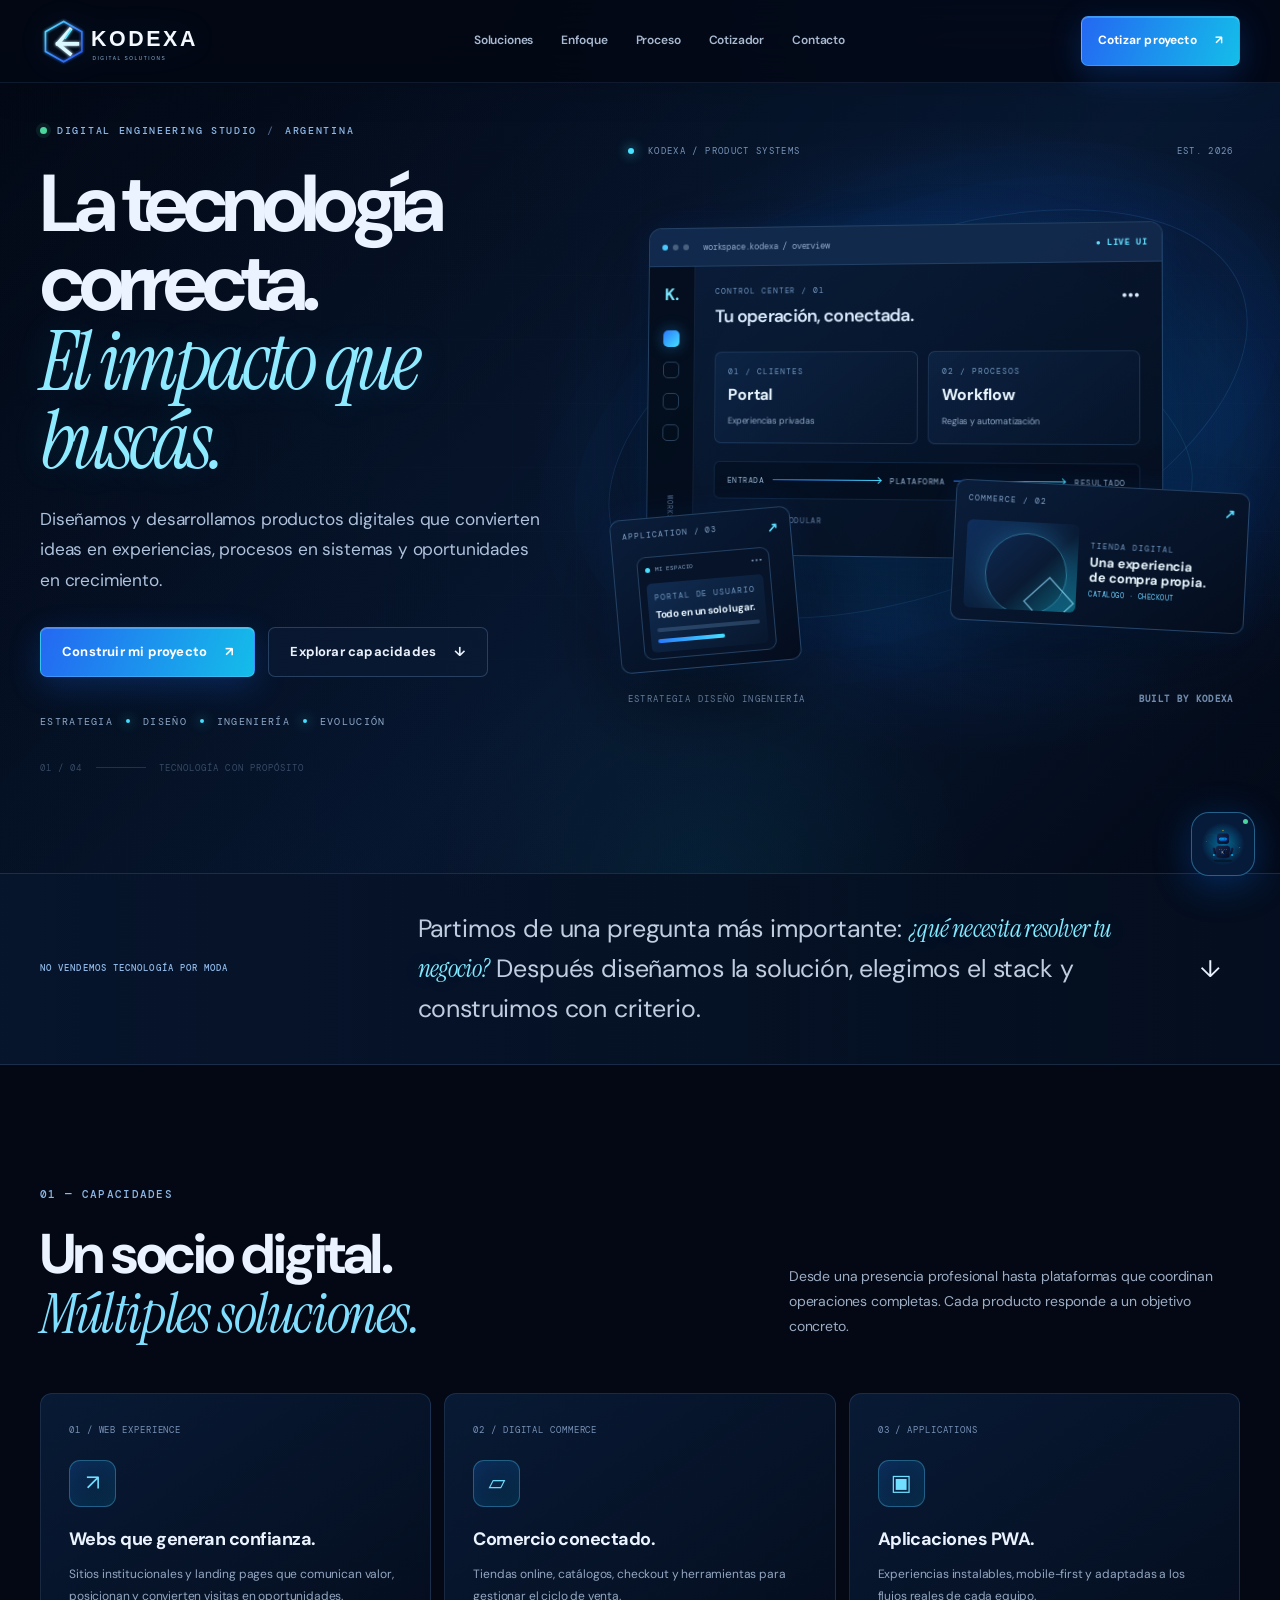
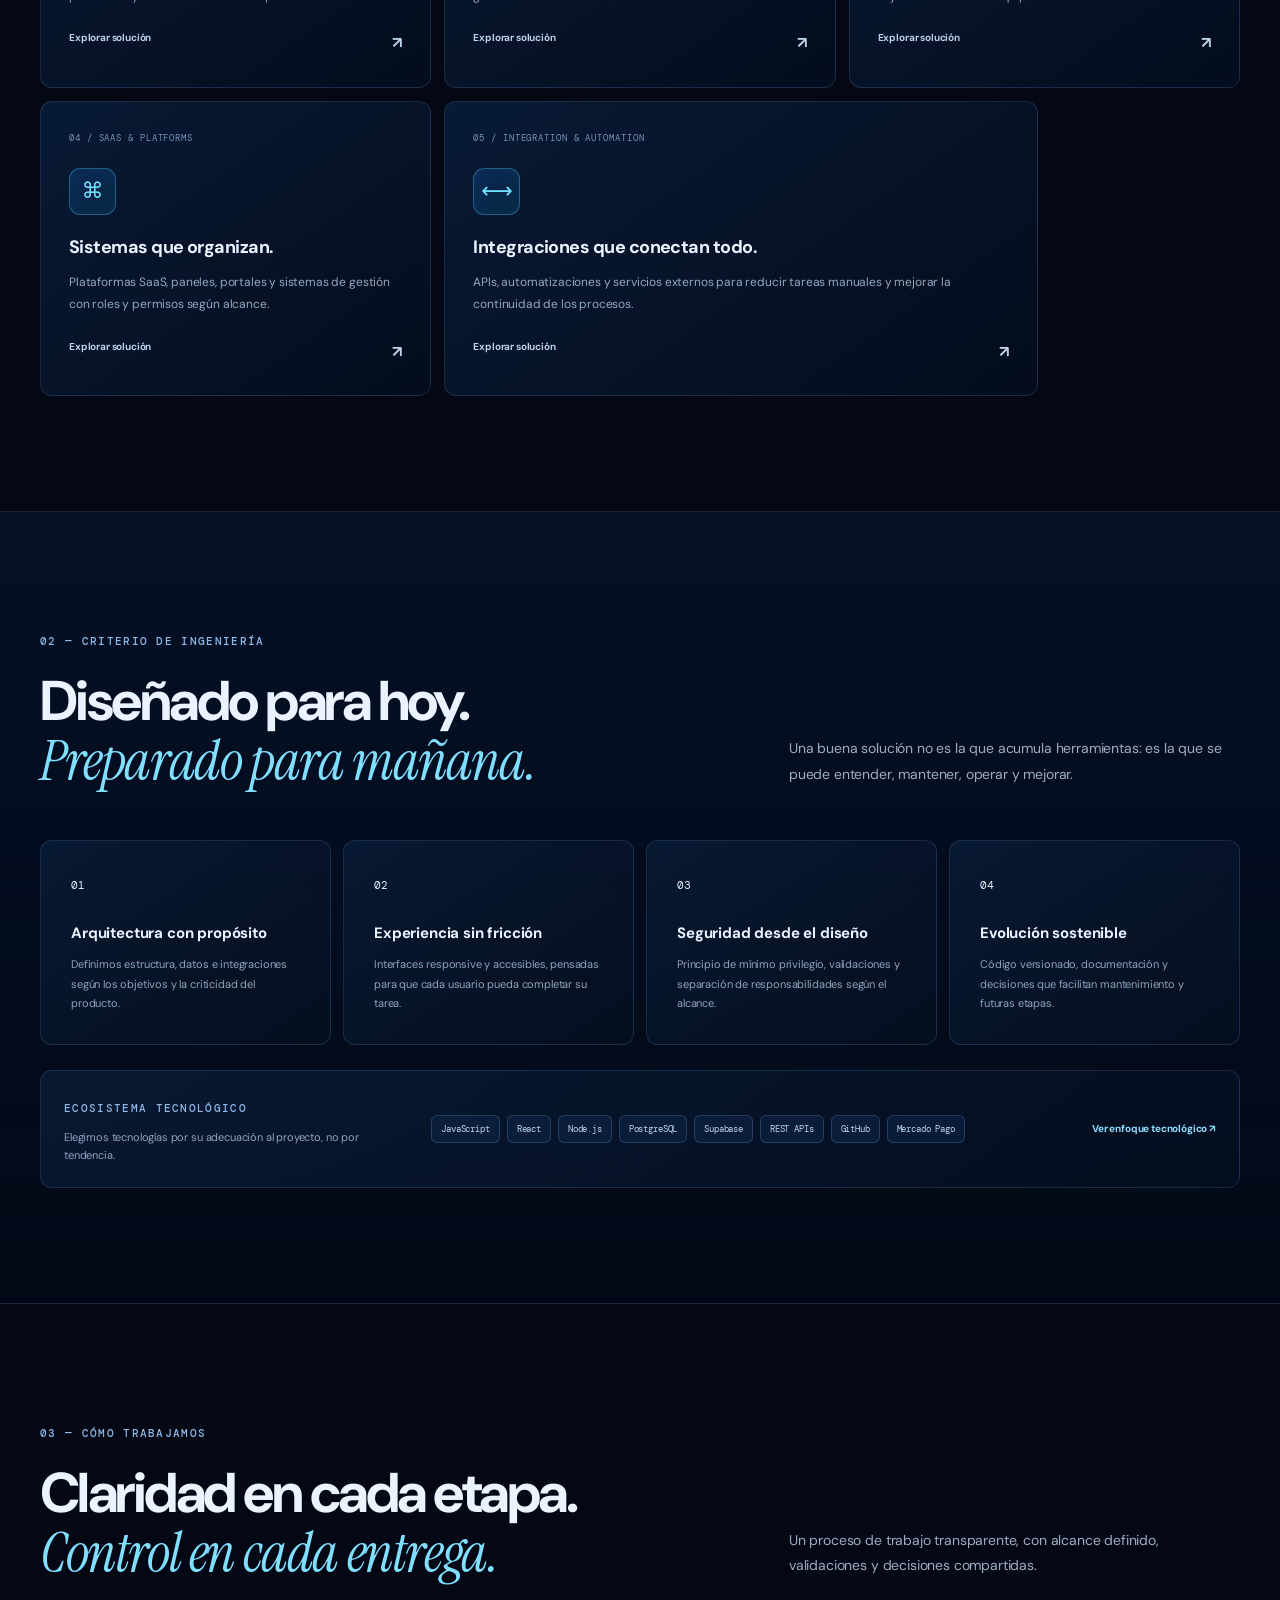
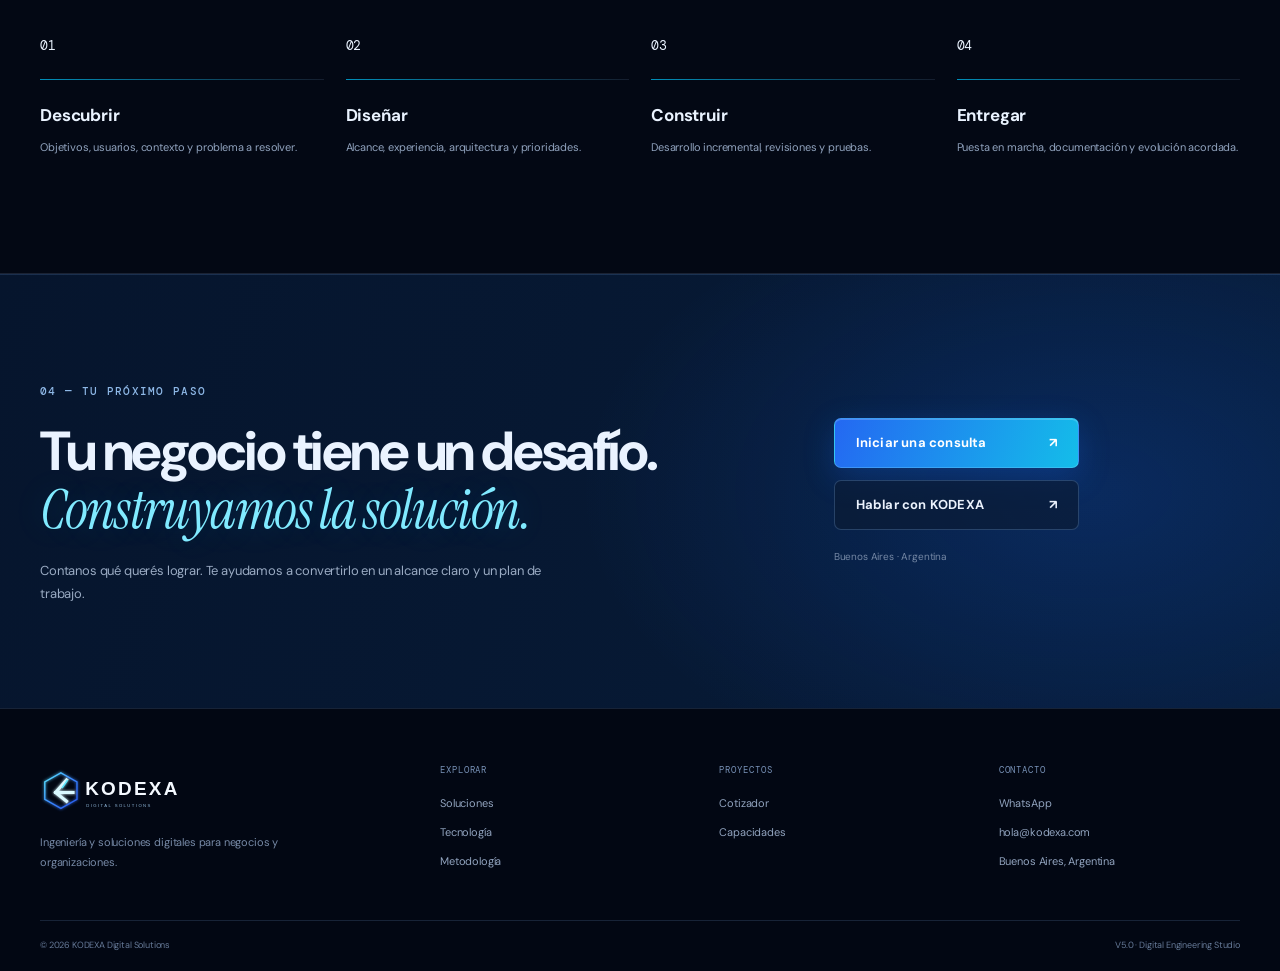
==== commit ace82c91: "Make KODEXA quote configurator visible in site navigation" ====
--- a/index.html
+++ b/index.html
@@ -31,9 +31,9 @@
     <a class="brand" href="#inicio" aria-label="KODEXA, inicio"><img src="assets/kodexa-v5-logo.svg" width="210" height="56" alt="KODEXA Digital Solutions"></a>
     <button class="menu-toggle" type="button" aria-label="Abrir navegación" aria-expanded="false" aria-controls="primary-nav"><span></span><span></span></button>
     <nav class="primary-nav" id="primary-nav" aria-label="Navegación principal">
-      <a href="#soluciones">Soluciones</a><a href="#enfoque">Enfoque</a><a href="#proceso">Proceso</a><a href="#contacto">Contacto</a>
+      <a href="#soluciones">Soluciones</a><a href="#enfoque">Enfoque</a><a href="#proceso">Proceso</a><a href="cotizador.html">Cotizador</a><a href="#contacto">Contacto</a>
     </nav>
-    <a class="button button-small button-primary header-action" href="contacto.html?tipo=general&origen=header">Iniciar proyecto <span aria-hidden="true">↗</span></a>
+    <a class="button button-small button-primary header-action" href="cotizador.html">Cotizar proyecto <span aria-hidden="true">↗</span></a>
   </div>
 </header>
 <main id="main">
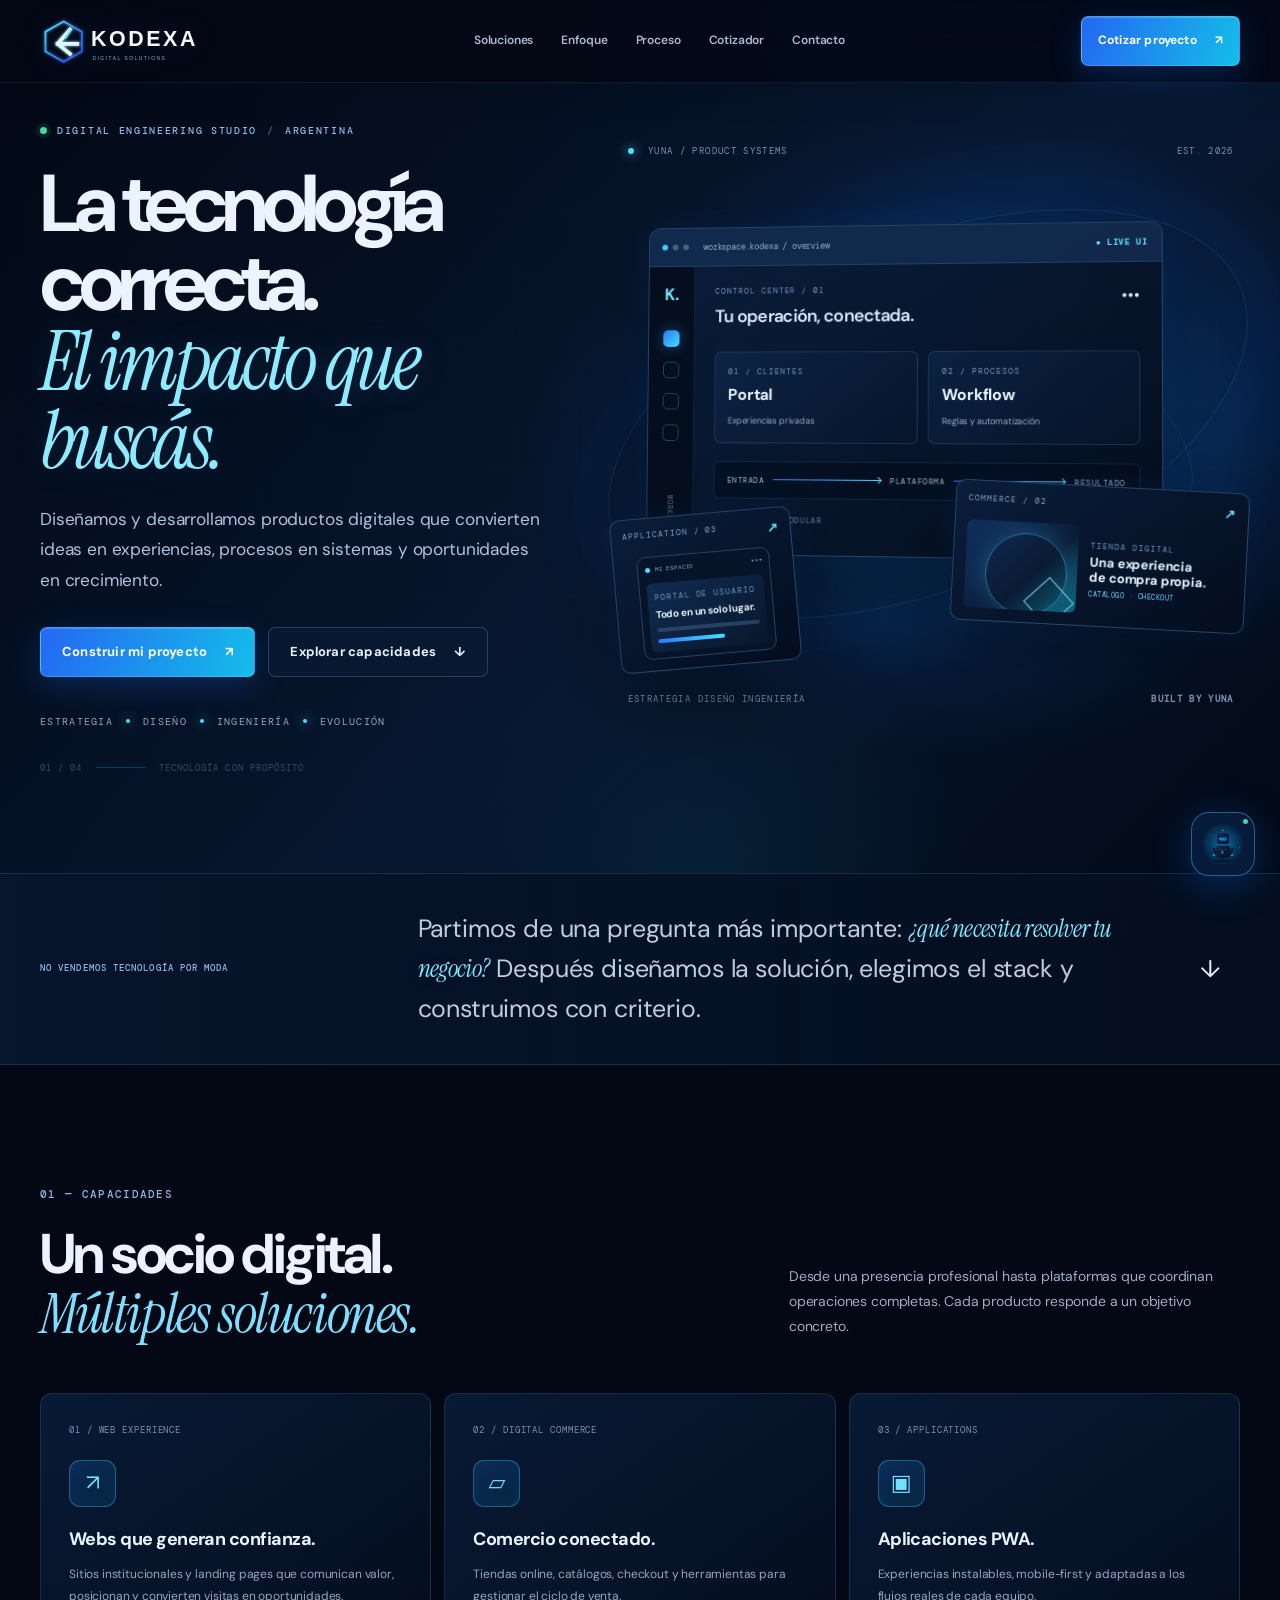
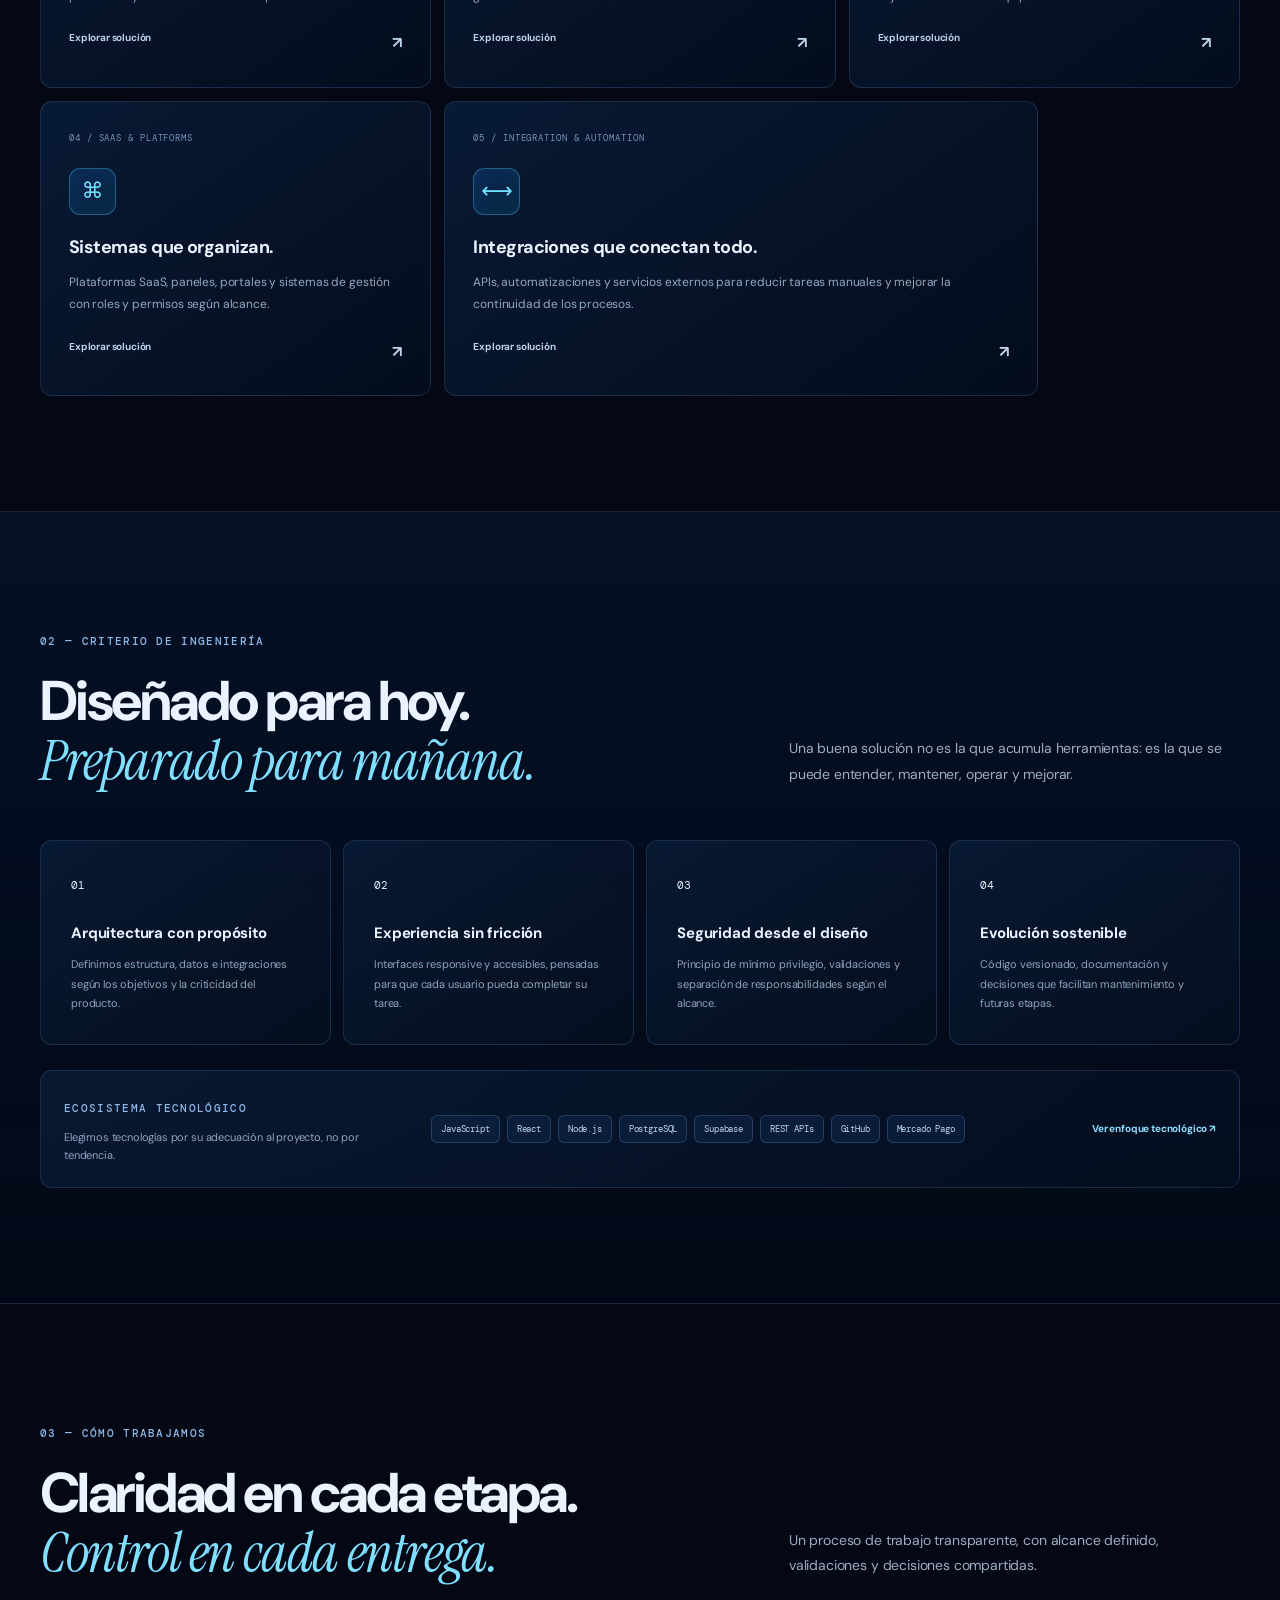
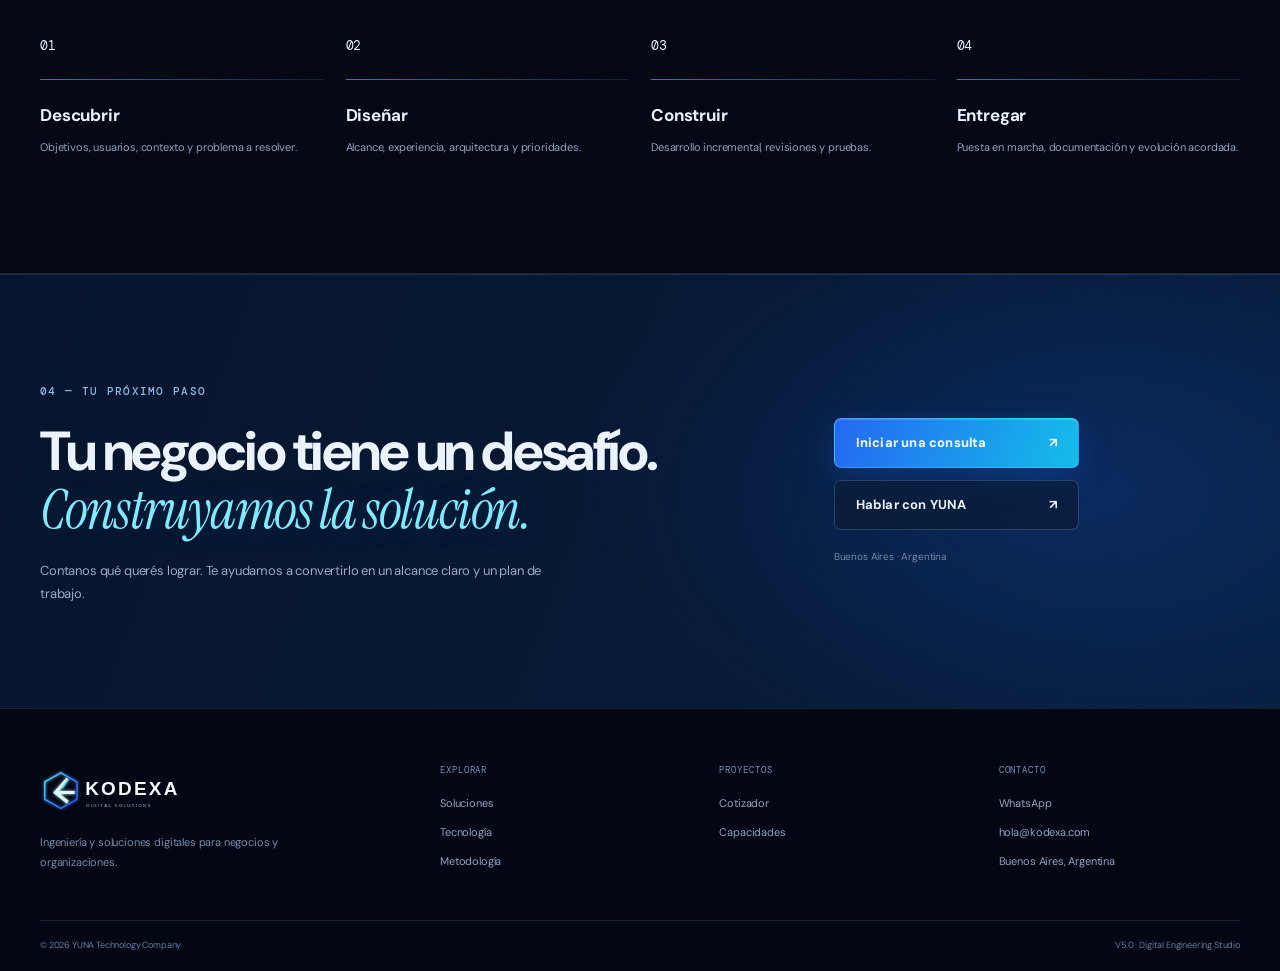
==== commit 744502ba: "Rebrand YUNA: update site identity and metadata" ====
--- a/index.html
+++ b/index.html
@@ -3,7 +3,7 @@
 <head>
   <meta charset="utf-8">
   <meta name="viewport" content="width=device-width, initial-scale=1">
-  <title>KODEXA V5 — Ingeniería digital para negocios que quieren evolucionar</title>
+  <title>YUNA — Tecnología que transforma ideas en productos</title>
   <meta name="description" content="Diseño y desarrollo de sitios web, e-commerce, aplicaciones PWA, plataformas SaaS e integraciones. Tecnología pensada para resolver problemas reales.">
   <meta name="theme-color" content="#050d20">
   <meta name="color-scheme" content="dark">
@@ -11,8 +11,8 @@
   <link rel="icon" type="image/svg+xml" href="assets/kodexa-v5-icon.svg">
   <meta property="og:type" content="website">
   <meta property="og:locale" content="es_AR">
-  <meta property="og:site_name" content="KODEXA Digital Solutions">
-  <meta property="og:title" content="KODEXA — Ingeniería digital para negocios">
+  <meta property="og:site_name" content="YUNA Technology Company">
+  <meta property="og:title" content="YUNA — Ingeniería digital para negocios">
   <meta property="og:description" content="Diseñamos y desarrollamos experiencias, plataformas y sistemas digitales a medida.">
   <meta property="og:url" content="https://instructormap.github.io/kodexa.web/">
   <meta property="og:image" content="https://instructormap.github.io/kodexa.web/assets/kodexa-v5-icon.svg">
@@ -23,12 +23,13 @@
   <link rel="stylesheet" href="styles.css">
   <link rel="stylesheet" href="kodexa-v5.css">
   <link rel="stylesheet" href="kodexa-identity.css">
+  <link rel="stylesheet" href="yuna.css">
 </head>
 <body class="v5">
 <a class="skip-link" href="#main">Saltar al contenido</a>
 <header class="site-header" id="top">
   <div class="container header-inner">
-    <a class="brand" href="#inicio" aria-label="KODEXA, inicio"><img src="assets/kodexa-v5-logo.svg" width="210" height="56" alt="KODEXA Digital Solutions"></a>
+    <a class="brand" href="#inicio" aria-label="YUNA, inicio"><img src="assets/kodexa-v5-logo.svg" width="210" height="56" alt="YUNA Technology Company"></a>
     <button class="menu-toggle" type="button" aria-label="Abrir navegación" aria-expanded="false" aria-controls="primary-nav"><span></span><span></span></button>
     <nav class="primary-nav" id="primary-nav" aria-label="Navegación principal">
       <a href="#soluciones">Soluciones</a><a href="#enfoque">Enfoque</a><a href="#proceso">Proceso</a><a href="cotizador.html">Cotizador</a><a href="#contacto">Contacto</a>
@@ -47,9 +48,9 @@
         <div class="v4-actions"><a class="button button-primary" href="contacto.html?tipo=general&origen=hero">Construir mi proyecto <span>↗</span></a><a class="button button-secondary" href="#soluciones">Explorar capacidades <span>↓</span></a></div>
         <div class="v4-proof"><span>ESTRATEGIA</span><i></i><span>DISEÑO</span><i></i><span>INGENIERÍA</span><i></i><span>EVOLUCIÓN</span></div>
       </div>
-      <div class="v4-visual identity-visual" aria-label="Composición de productos digitales y sistemas KODEXA">
+      <div class="v4-visual identity-visual" aria-label="Composición de productos digitales y sistemas YUNA">
         <div class="identity-visual-glow"></div>
-        <div class="identity-visual-top"><span><i></i> KODEXA / PRODUCT SYSTEMS</span><span>EST. 2026</span></div>
+        <div class="identity-visual-top"><span><i></i> YUNA / PRODUCT SYSTEMS</span><span>EST. 2026</span></div>
         <div class="identity-orbit identity-orbit-a"></div><div class="identity-orbit identity-orbit-b"></div>
         <div class="identity-product identity-product-main">
           <div class="identity-windowbar"><span class="identity-windowdots"><i></i><i></i><i></i></span><span>workspace.kodexa / overview</span><b>● LIVE UI</b></div>
@@ -65,7 +66,7 @@
         </div>
         <div class="identity-product identity-product-commerce"><div class="identity-mini-top"><span>COMMERCE / 02</span><b>↗</b></div><div class="identity-store"><div class="identity-store-art"><i></i><i></i><i></i></div><div><small>TIENDA DIGITAL</small><b>Una experiencia<br>de compra propia.</b><span>CATÁLOGO · CHECKOUT</span></div></div></div>
         <div class="identity-product identity-product-app"><div class="identity-mini-top"><span>APPLICATION / 03</span><b>↗</b></div><div class="identity-phone"><div class="identity-phone-head"><i></i><span>MI ESPACIO</span><b>•••</b></div><div class="identity-phone-card"><small>PORTAL DE USUARIO</small><b>Todo en un solo lugar.</b><span></span><span></span></div><div class="identity-phone-nav"><i></i><i></i><i></i></div></div></div>
-        <div class="identity-visual-bottom"><span>ESTRATEGIA <i></i> DISEÑO <i></i> INGENIERÍA</span><b>BUILT BY KODEXA</b></div>
+        <div class="identity-visual-bottom"><span>ESTRATEGIA <i></i> DISEÑO <i></i> INGENIERÍA</span><b>BUILT BY YUNA</b></div>
       </div>
     </div>
     <div class="container v4-hero-bottom"><span>01 / 04</span><span></span><span>TECNOLOGÍA CON PROPÓSITO</span></div>
@@ -113,16 +114,16 @@
     </div>
   </section>
 
-  <section class="v4-cta" id="contacto"><div class="container v4-cta-inner"><div><span class="eyebrow">04 — TU PRÓXIMO PASO</span><h2>Tu negocio tiene un desafío.<br><em>Construyamos la solución.</em></h2><p>Contanos qué querés lograr. Te ayudamos a convertirlo en un alcance claro y un plan de trabajo.</p></div><div class="v4-cta-actions"><a class="button button-primary" href="contacto.html?tipo=general&origen=cta-home">Iniciar una consulta <span>↗</span></a><a class="button button-secondary" href="contacto.html?tipo=general&origen=whatsapp-home">Hablar con KODEXA <span>↗</span></a><small>Buenos Aires · Argentina</small></div></div></section>
+  <section class="v4-cta" id="contacto"><div class="container v4-cta-inner"><div><span class="eyebrow">04 — TU PRÓXIMO PASO</span><h2>Tu negocio tiene un desafío.<br><em>Construyamos la solución.</em></h2><p>Contanos qué querés lograr. Te ayudamos a convertirlo en un alcance claro y un plan de trabajo.</p></div><div class="v4-cta-actions"><a class="button button-primary" href="contacto.html?tipo=general&origen=cta-home">Iniciar una consulta <span>↗</span></a><a class="button button-secondary" href="contacto.html?tipo=general&origen=whatsapp-home">Hablar con YUNA <span>↗</span></a><small>Buenos Aires · Argentina</small></div></div></section>
 </main>
-<footer class="site-footer"><div class="container footer-main"><div class="footer-brand"><img src="assets/kodexa-v5-logo.svg" width="190" height="52" alt="KODEXA Digital Solutions"><p>Ingeniería y soluciones digitales para negocios y organizaciones.</p></div><div><span class="footer-label">EXPLORAR</span><a href="#soluciones">Soluciones</a><a href="tecnologia.html">Tecnología</a><a href="#proceso">Metodología</a></div><div><span class="footer-label">PROYECTOS</span><a href="cotizador.html">Cotizador</a><a href="soluciones.html">Capacidades</a></div><div><span class="footer-label">CONTACTO</span><a href="contacto.html?tipo=general&origen=footer">WhatsApp</a><a href="mailto:hola@kodexa.com">hola@kodexa.com</a><span>Buenos Aires, Argentina</span></div></div><div class="container footer-bottom"><span>© <span id="current-year">2026</span> KODEXA Digital Solutions</span><span>V5.0 · Digital Engineering Studio</span></div></footer>
+<footer class="site-footer"><div class="container footer-main"><div class="footer-brand"><img src="assets/kodexa-v5-logo.svg" width="190" height="52" alt="YUNA Technology Company"><p>Ingeniería y soluciones digitales para negocios y organizaciones.</p></div><div><span class="footer-label">EXPLORAR</span><a href="#soluciones">Soluciones</a><a href="tecnologia.html">Tecnología</a><a href="#proceso">Metodología</a></div><div><span class="footer-label">PROYECTOS</span><a href="cotizador.html">Cotizador</a><a href="soluciones.html">Capacidades</a></div><div><span class="footer-label">CONTACTO</span><a href="contacto.html?tipo=general&origen=footer">WhatsApp</a><a href="mailto:hola@kodexa.com">hola@kodexa.com</a><span>Buenos Aires, Argentina</span></div></div><div class="container footer-bottom"><span>© <span id="current-year">2026</span> YUNA Technology Company</span><span>V5.0 · Digital Engineering Studio</span></div></footer>
 
 <div class="copilot-root" id="kodexa-copilot">
-  <button class="copilot-launcher" type="button" aria-label="Abrir KODEXA Copiloto" aria-expanded="false" aria-controls="copilot-panel" id="copilot-launcher"><img src="assets/kodexa-assistant.svg" alt=""><span class="launcher-pulse"></span></button>
+  <button class="copilot-launcher" type="button" aria-label="Abrir YUNA Copiloto" aria-expanded="false" aria-controls="copilot-panel" id="copilot-launcher"><img src="assets/kodexa-assistant.svg" alt=""><span class="launcher-pulse"></span></button>
   <section class="copilot-panel" id="copilot-panel" role="dialog" aria-modal="false" aria-labelledby="copilot-title" aria-hidden="true">
-    <header class="copilot-header"><div class="copilot-avatar"><img src="assets/kodexa-assistant.svg" alt=""></div><div><strong id="copilot-title">KODEXA Copiloto</strong><span><i></i> Orientación de proyectos</span></div><button type="button" class="copilot-close" id="copilot-close" aria-label="Cerrar asistente">×</button></header>
+    <header class="copilot-header"><div class="copilot-avatar"><img src="assets/kodexa-assistant.svg" alt=""></div><div><strong id="copilot-title">YUNA Copiloto</strong><span><i></i> Orientación de proyectos</span></div><button type="button" class="copilot-close" id="copilot-close" aria-label="Cerrar asistente">×</button></header>
     <div class="copilot-context">DESCUBRÍ QUÉ SOLUCIÓN NECESITÁS</div>
-    <div class="copilot-messages" id="copilot-messages" aria-live="polite" aria-relevant="additions text"><div class="chat-message bot-message">¡Hola! Soy el copiloto de KODEXA. Puedo ayudarte a identificar qué tipo de solución digital necesitás y cómo iniciar tu proyecto. ¿Qué querés mejorar?</div></div>
+    <div class="copilot-messages" id="copilot-messages" aria-live="polite" aria-relevant="additions text"><div class="chat-message bot-message">¡Hola! Soy el copiloto de YUNA. Puedo ayudarte a identificar qué tipo de solución digital necesitás y cómo iniciar tu proyecto. ¿Qué querés mejorar?</div></div>
     <div class="copilot-suggestions" id="copilot-suggestions"><button type="button" data-intent="quote">Quiero cotizar</button><button type="button" data-intent="services">Ver soluciones</button><button type="button" data-intent="business">Tengo un negocio</button><button type="button" data-intent="contact">Hablar con una persona</button></div>
     <form class="copilot-form" id="copilot-form"><label class="visually-hidden" for="copilot-input">Escribí tu consulta</label><input id="copilot-input" name="message" type="text" maxlength="400" placeholder="Contame qué necesitás..." autocomplete="off"><button type="submit" aria-label="Enviar mensaje">↑</button></form>
     <div class="copilot-disclaimer">Asistente automático de orientación. No accede a cuentas ni consulta proyectos existentes.</div>
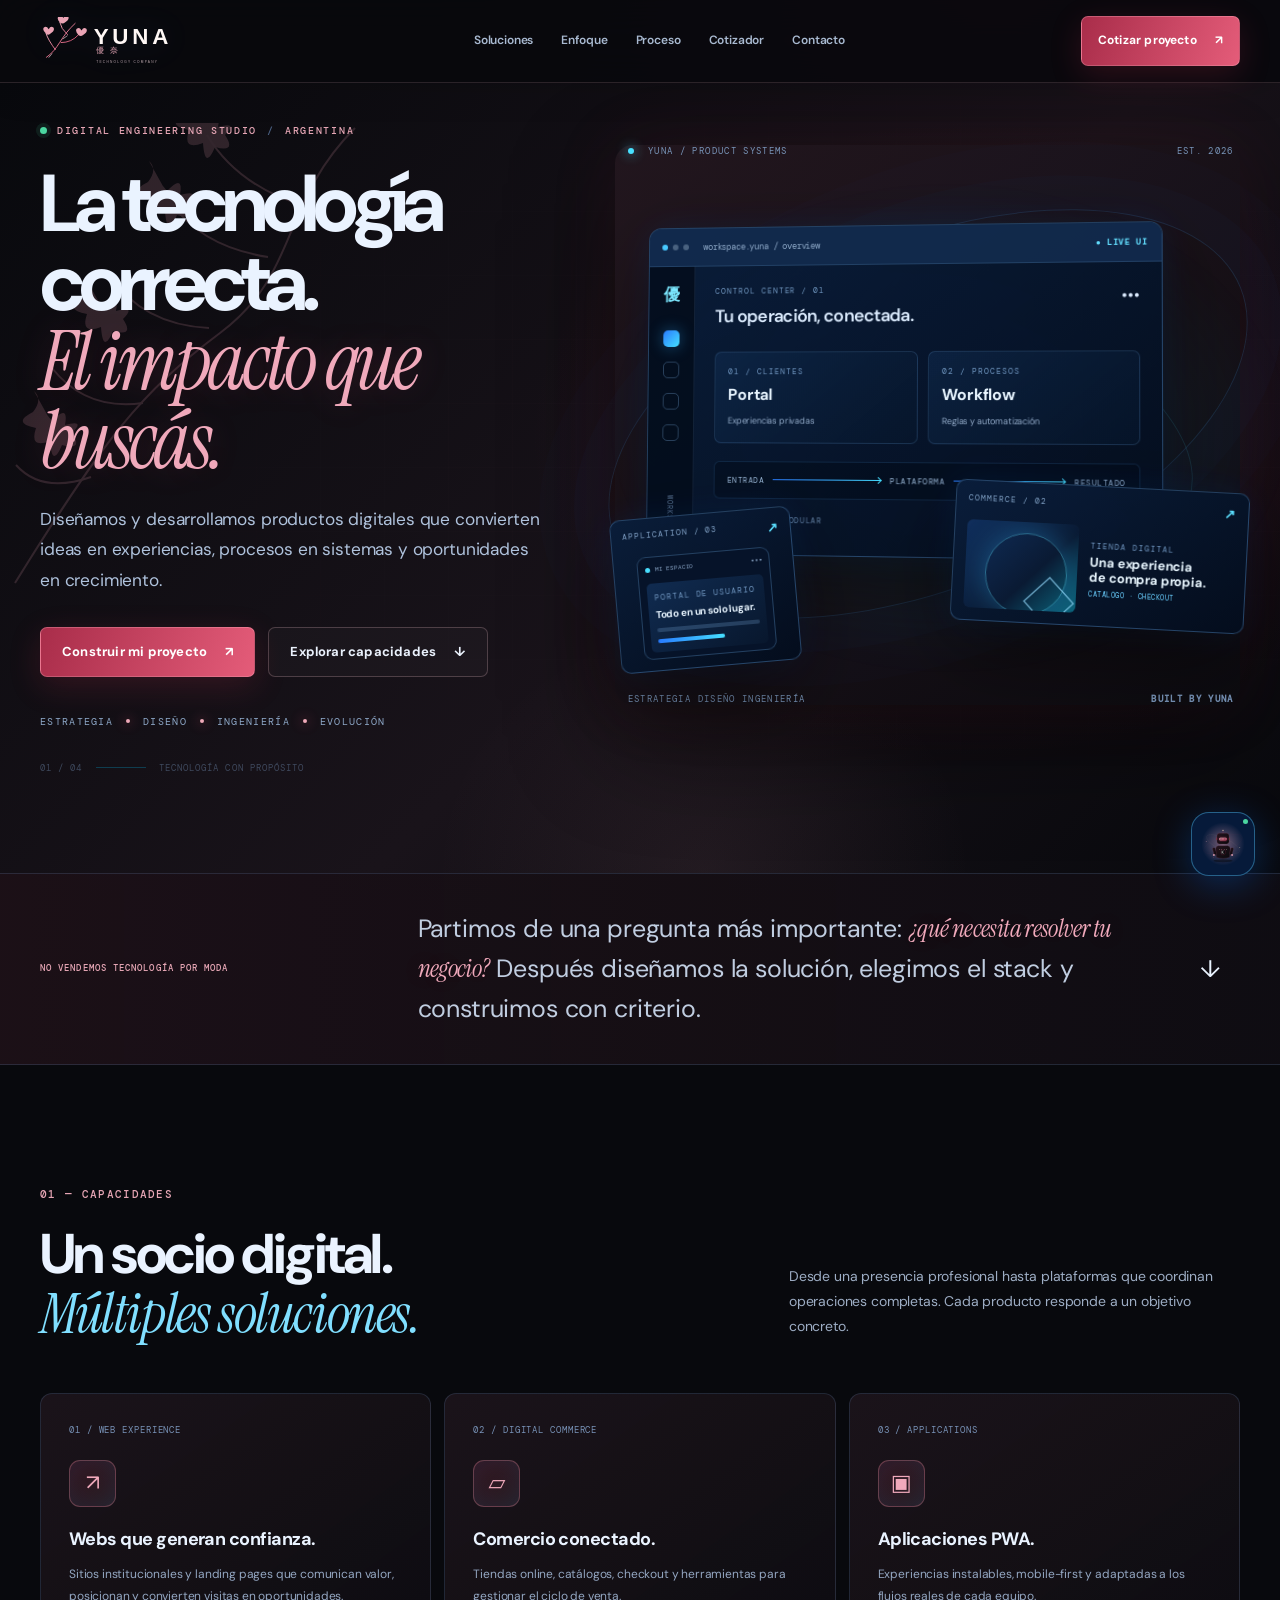
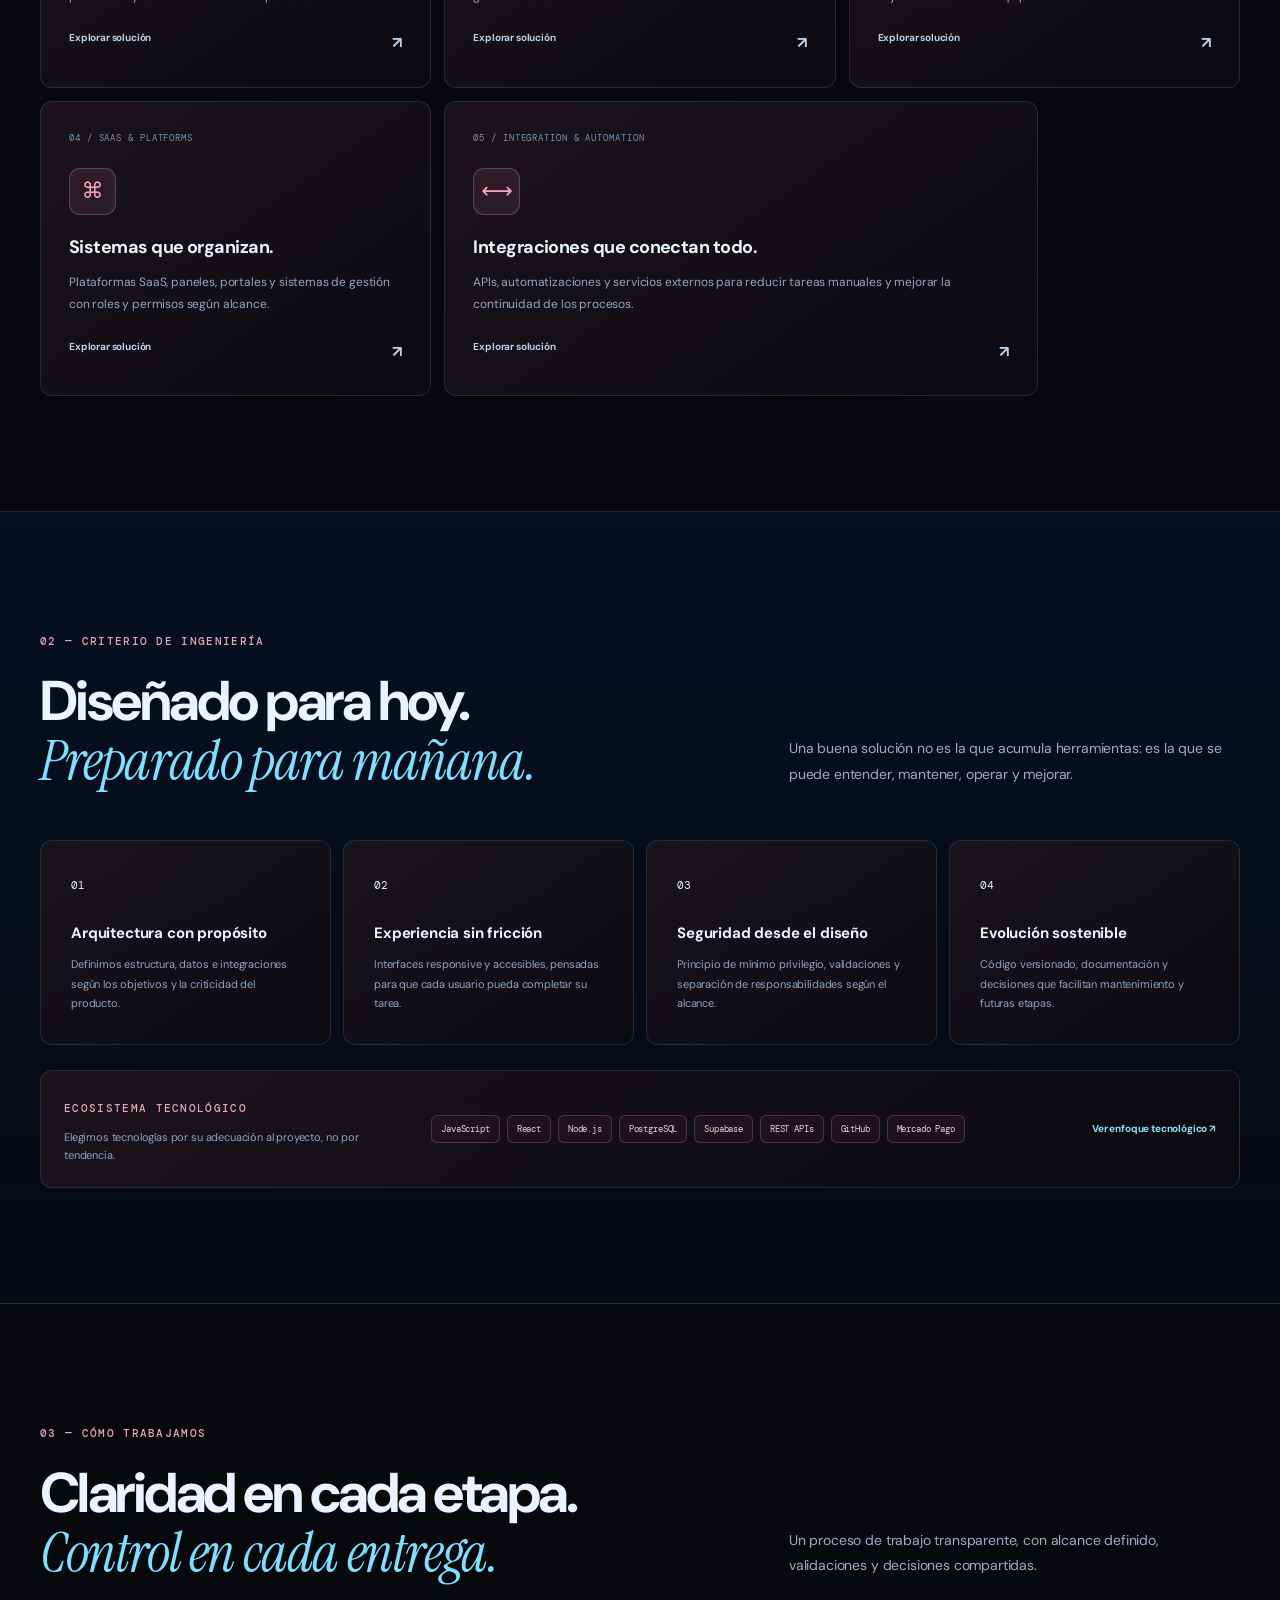
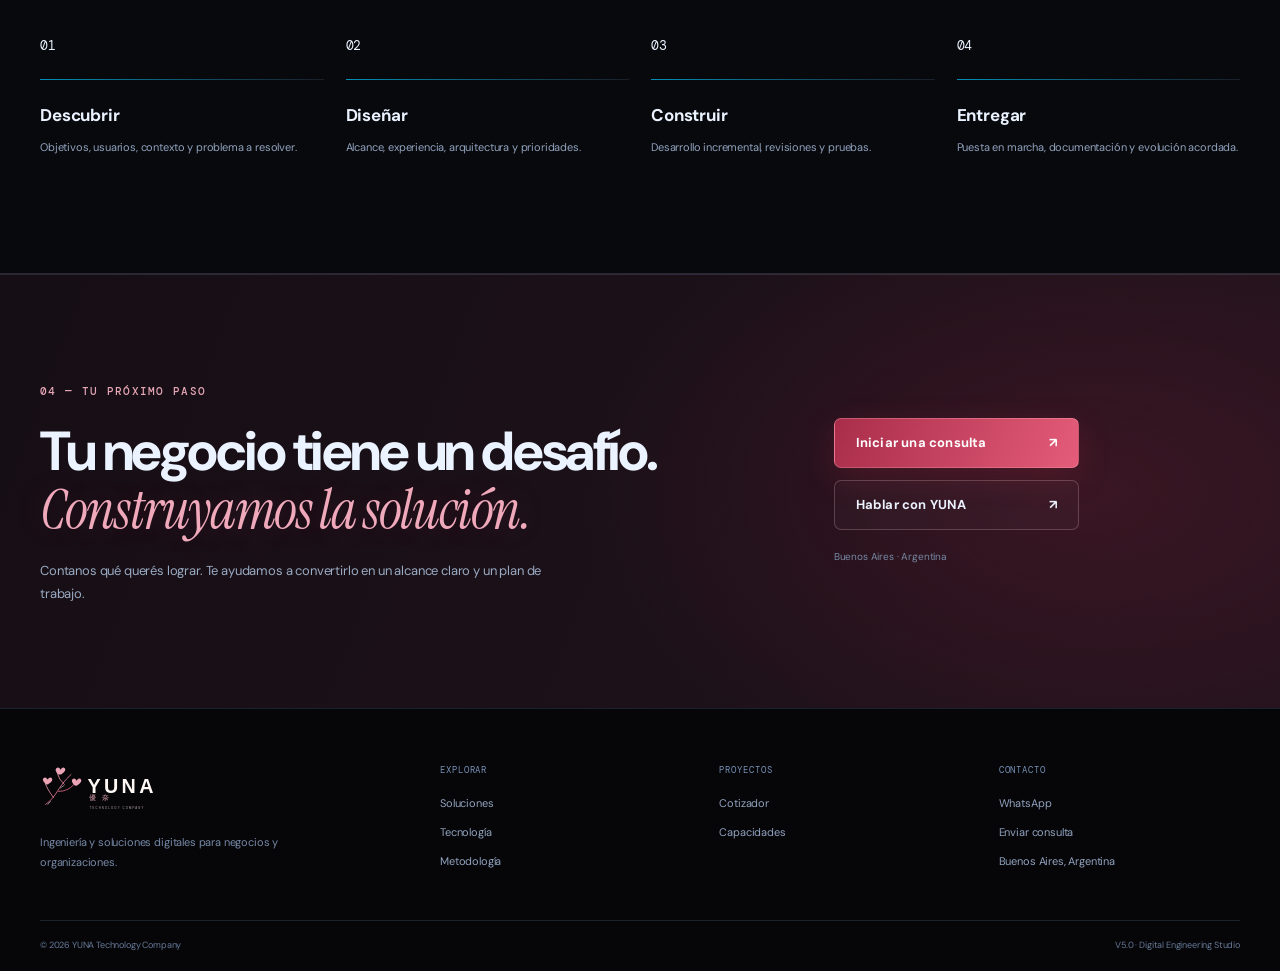
==== commit 2565cd80: "Polish YUNA brand details and remove legacy contact" ====
--- a/index.html
+++ b/index.html
@@ -53,9 +53,9 @@
         <div class="identity-visual-top"><span><i></i> YUNA / PRODUCT SYSTEMS</span><span>EST. 2026</span></div>
         <div class="identity-orbit identity-orbit-a"></div><div class="identity-orbit identity-orbit-b"></div>
         <div class="identity-product identity-product-main">
-          <div class="identity-windowbar"><span class="identity-windowdots"><i></i><i></i><i></i></span><span>workspace.kodexa / overview</span><b>● LIVE UI</b></div>
+          <div class="identity-windowbar"><span class="identity-windowdots"><i></i><i></i><i></i></span><span>workspace.yuna / overview</span><b>● LIVE UI</b></div>
           <div class="identity-workspace">
-            <aside class="identity-sidebar"><strong>K.</strong><span class="active"></span><span></span><span></span><span></span><small>WORKSPACE</small></aside>
+            <aside class="identity-sidebar"><strong>優</strong><span class="active"></span><span></span><span></span><span></span><small>WORKSPACE</small></aside>
             <div class="identity-workspace-main">
               <div class="identity-workspace-heading"><div><small>CONTROL CENTER / 01</small><b>Tu operación, conectada.</b></div><span>•••</span></div>
               <div class="identity-module-grid"><div><small>01 / CLIENTES</small><b>Portal</b><em>Experiencias privadas</em></div><div><small>02 / PROCESOS</small><b>Workflow</b><em>Reglas y automatización</em></div></div>
@@ -116,7 +116,7 @@
 
   <section class="v4-cta" id="contacto"><div class="container v4-cta-inner"><div><span class="eyebrow">04 — TU PRÓXIMO PASO</span><h2>Tu negocio tiene un desafío.<br><em>Construyamos la solución.</em></h2><p>Contanos qué querés lograr. Te ayudamos a convertirlo en un alcance claro y un plan de trabajo.</p></div><div class="v4-cta-actions"><a class="button button-primary" href="contacto.html?tipo=general&origen=cta-home">Iniciar una consulta <span>↗</span></a><a class="button button-secondary" href="contacto.html?tipo=general&origen=whatsapp-home">Hablar con YUNA <span>↗</span></a><small>Buenos Aires · Argentina</small></div></div></section>
 </main>
-<footer class="site-footer"><div class="container footer-main"><div class="footer-brand"><img src="assets/kodexa-v5-logo.svg" width="190" height="52" alt="YUNA Technology Company"><p>Ingeniería y soluciones digitales para negocios y organizaciones.</p></div><div><span class="footer-label">EXPLORAR</span><a href="#soluciones">Soluciones</a><a href="tecnologia.html">Tecnología</a><a href="#proceso">Metodología</a></div><div><span class="footer-label">PROYECTOS</span><a href="cotizador.html">Cotizador</a><a href="soluciones.html">Capacidades</a></div><div><span class="footer-label">CONTACTO</span><a href="contacto.html?tipo=general&origen=footer">WhatsApp</a><a href="mailto:hola@kodexa.com">hola@kodexa.com</a><span>Buenos Aires, Argentina</span></div></div><div class="container footer-bottom"><span>© <span id="current-year">2026</span> YUNA Technology Company</span><span>V5.0 · Digital Engineering Studio</span></div></footer>
+<footer class="site-footer"><div class="container footer-main"><div class="footer-brand"><img src="assets/kodexa-v5-logo.svg" width="190" height="52" alt="YUNA Technology Company"><p>Ingeniería y soluciones digitales para negocios y organizaciones.</p></div><div><span class="footer-label">EXPLORAR</span><a href="#soluciones">Soluciones</a><a href="tecnologia.html">Tecnología</a><a href="#proceso">Metodología</a></div><div><span class="footer-label">PROYECTOS</span><a href="cotizador.html">Cotizador</a><a href="soluciones.html">Capacidades</a></div><div><span class="footer-label">CONTACTO</span><a href="contacto.html?tipo=general&origen=footer">WhatsApp</a><a href="contacto.html?tipo=general&amp;origen=footer-email">Enviar consulta</a><span>Buenos Aires, Argentina</span></div></div><div class="container footer-bottom"><span>© <span id="current-year">2026</span> YUNA Technology Company</span><span>V5.0 · Digital Engineering Studio</span></div></footer>
 
 <div class="copilot-root" id="kodexa-copilot">
   <button class="copilot-launcher" type="button" aria-label="Abrir YUNA Copiloto" aria-expanded="false" aria-controls="copilot-panel" id="copilot-launcher"><img src="assets/kodexa-assistant.svg" alt=""><span class="launcher-pulse"></span></button>
--- a/yuna.css
+++ b/yuna.css
@@ -0,0 +1,37 @@
+/* YUNA — Japanese-inspired technology identity */
+:root{
+ --kdx-navy:#08090d;--kdx-navy-2:#101117;--kdx-navy-3:#191a22;
+ --kdx-blue:#d94b69;--kdx-blue-hover:#bd3655;--kdx-cyan:#f1a9b9;--kdx-gold:#d7b7a1;
+ --kdx-white:#fffaf7;--kdx-ink:#f7f0ed;--kdx-muted:#c1b3b1;--kdx-dim:#8f8384;
+ --kdx-line:rgba(239,190,199,.16);--kdx-line-strong:rgba(239,153,174,.38);
+ --v5-bg:#08090d;--v5-panel:#15151b;--v5-blue:#d94b69;--v5-cyan:#f1a9b9;
+}
+body.v5,body.v5:before{background-color:#08090d}
+body.v5:before{background-image:radial-gradient(ellipse 55% 38% at 78% 0%,rgba(190,45,76,.15),transparent 72%),radial-gradient(ellipse 38% 34% at 0% 58%,rgba(239,169,185,.07),transparent 75%),linear-gradient(180deg,#08090d 0%,#111016 52%,#08090d 100%)}
+body.v5 .site-header{background:rgba(8,9,13,.88);border-bottom-color:rgba(239,190,199,.15)}
+body.v5 .button-primary{background:linear-gradient(110deg,#a92d4a,#e45c79);border-color:rgba(255,190,205,.28);box-shadow:0 9px 32px rgba(190,45,76,.2)}
+body.v5 .button-primary:hover{background:linear-gradient(110deg,#c13c5b,#f17b95)}
+body.v5 .button-secondary{border-color:rgba(239,190,199,.24);background:rgba(255,255,255,.025)}
+body.v5 .eyebrow,body.v5 .v4-kicker{color:#e6a6b5}
+body.v5 .v4-hero{background:radial-gradient(ellipse 48% 56% at 76% 45%,rgba(164,35,67,.2),transparent 72%),radial-gradient(ellipse 30% 45% at 55% 100%,rgba(239,169,185,.07),transparent 70%),linear-gradient(135deg,#08090d 0%,#19131a 56%,#08090d 100%)}
+body.v5 .v4-hero-grid{opacity:.2;background-image:linear-gradient(rgba(238,183,194,.08) 1px,transparent 1px),linear-gradient(90deg,rgba(238,183,194,.08) 1px,transparent 1px)}
+body.v5 .v4-hero h1 em,body.v5 .v4-intro em,body.v5 .v4-cta h2 em,body.v5 .subpage-hero h1 em,body.v5 .quote-heading h1 em{color:#f0a9bb;text-shadow:0 0 34px rgba(220,90,125,.2)}
+body.v5 .v4-visual{border-color:rgba(239,169,185,.24);background:linear-gradient(145deg,rgba(36,23,31,.88),rgba(11,10,15,.94));box-shadow:0 35px 110px rgba(0,0,0,.48),0 0 70px rgba(190,45,76,.1)}
+body.v5 .v4-console,body.v5 .v4-float{border-color:rgba(239,169,185,.25);background:linear-gradient(145deg,#21151c,#100e14)}
+body.v5 .v4-console-top{background:#281923}
+body.v5 .v4-intro{background:linear-gradient(90deg,rgba(29,17,24,.94),rgba(17,14,20,.8));border-color:var(--v5-line)}
+body.v5 .v4-solution-card,body.v5 .v4-approach-grid article,body.v5 .v4-stack,body.v5 .technology-detail-grid article,body.v5 .detail-row{background:linear-gradient(145deg,rgba(31,22,29,.82),rgba(13,12,17,.92));border-color:var(--v5-line)}
+body.v5 .v4-solution-card:hover,body.v5 .v4-approach-grid article:hover{border-color:rgba(239,153,174,.48)}
+body.v5 .v4-card-symbol{color:#f0a9bb;border-color:rgba(239,153,174,.3);background:linear-gradient(145deg,rgba(190,45,76,.16),rgba(239,169,185,.08))}
+body.v5 .v4-stack-tags span,body.v5 .tech-tags span{border-color:rgba(239,190,199,.2);background:rgba(40,24,33,.55);color:#e8d6d7}
+body.v5 .v4-cta{background:radial-gradient(ellipse 55% 100% at 85% 50%,rgba(164,35,67,.2),transparent 72%),linear-gradient(110deg,#160e15,#21131c);border-color:var(--v5-line)}
+body.v5 .site-footer{background:#060609;border-top-color:var(--v5-line)}
+body.v5 .subpage-hero{background:radial-gradient(ellipse 55% 75% at 78% 28%,rgba(164,35,67,.2),transparent 72%),linear-gradient(135deg,#09090e,#1d141b 58%,#08090d)}
+body.v5 .subpage-hero:after{border-color:rgba(239,169,185,.14);box-shadow:0 0 0 55px rgba(239,169,185,.02),0 0 0 110px rgba(239,169,185,.012)}
+body.v5 .quote-config,body.v5 .quote-summary{border-color:rgba(239,190,199,.2)}
+/* Sakura: quiet ornamental signature, never competing with content */
+body.v5 .v4-hero{overflow:hidden}
+body.v5 .v4-hero:after{content:"";position:absolute;z-index:0;pointer-events:none;right:-65px;top:5%;width:360px;height:470px;opacity:.18;background-repeat:no-repeat;background-size:contain;background-image:url("data:image/svg+xml,%3Csvg xmlns='http://www.w3.org/2000/svg' viewBox='0 0 360 470'%3E%3Cg fill='none' stroke='%23e8a0b2' stroke-width='2' opacity='.9'%3E%3Cpath d='M355 5C280 80 300 150 220 210S105 315 15 460'/%3E%3Cpath d='M302 82q-65-20-95-70M268 134q-65-10-96-53M209 205q-66-3-100-53M143 280q-57 8-91-35M91 354q-49 17-75-12'/%3E%3C/g%3E%3Cg fill='%23e8a0b2' opacity='.9'%3E%3Cpath d='M207 6q-12-19-2-6 17-18 13 4 21-6 7 8 12 18-10 12-10 24-12-4-21 8-14-13-25-5-3-16 10-13 1-21 14-8z'/%3E%3Cpath d='M169 74q-12-19-2-6 17-18 13 4 21-6 7 8 12 18-10 12-10 24-12-4-21 8-14-13-25-5-3-16 10-13 1-21 14-8z'/%3E%3Cpath d='M105 190q-12-19-2-6 17-18 13 4 21-6 7 8 12 18-10 12-10 24-12-4-21 8-14-13-25-5-3-16 10-13 1-21 14-8z'/%3E%3Cpath d='M54 304q-12-19-2-6 17-18 13 4 21-6 7 8 12 18-10 12-10 24-12-4-21 8-14-13-25-5-3-16 10-13 1-21 14-8z'/%3E%3C/g%3E%3C/svg%3E")}
+body.v5 .v4-hero-inner,body.v5 .v4-hero-bottom{position:relative;z-index:1}
+body.v5 .v4-proof i,body.v5 .identity-visual-bottom i{background:#efa9b9;box-shadow:0 0 12px #d94b69}
+@media(max-width:760px){body.v5 .v4-hero:after{right:-160px;opacity:.11}}
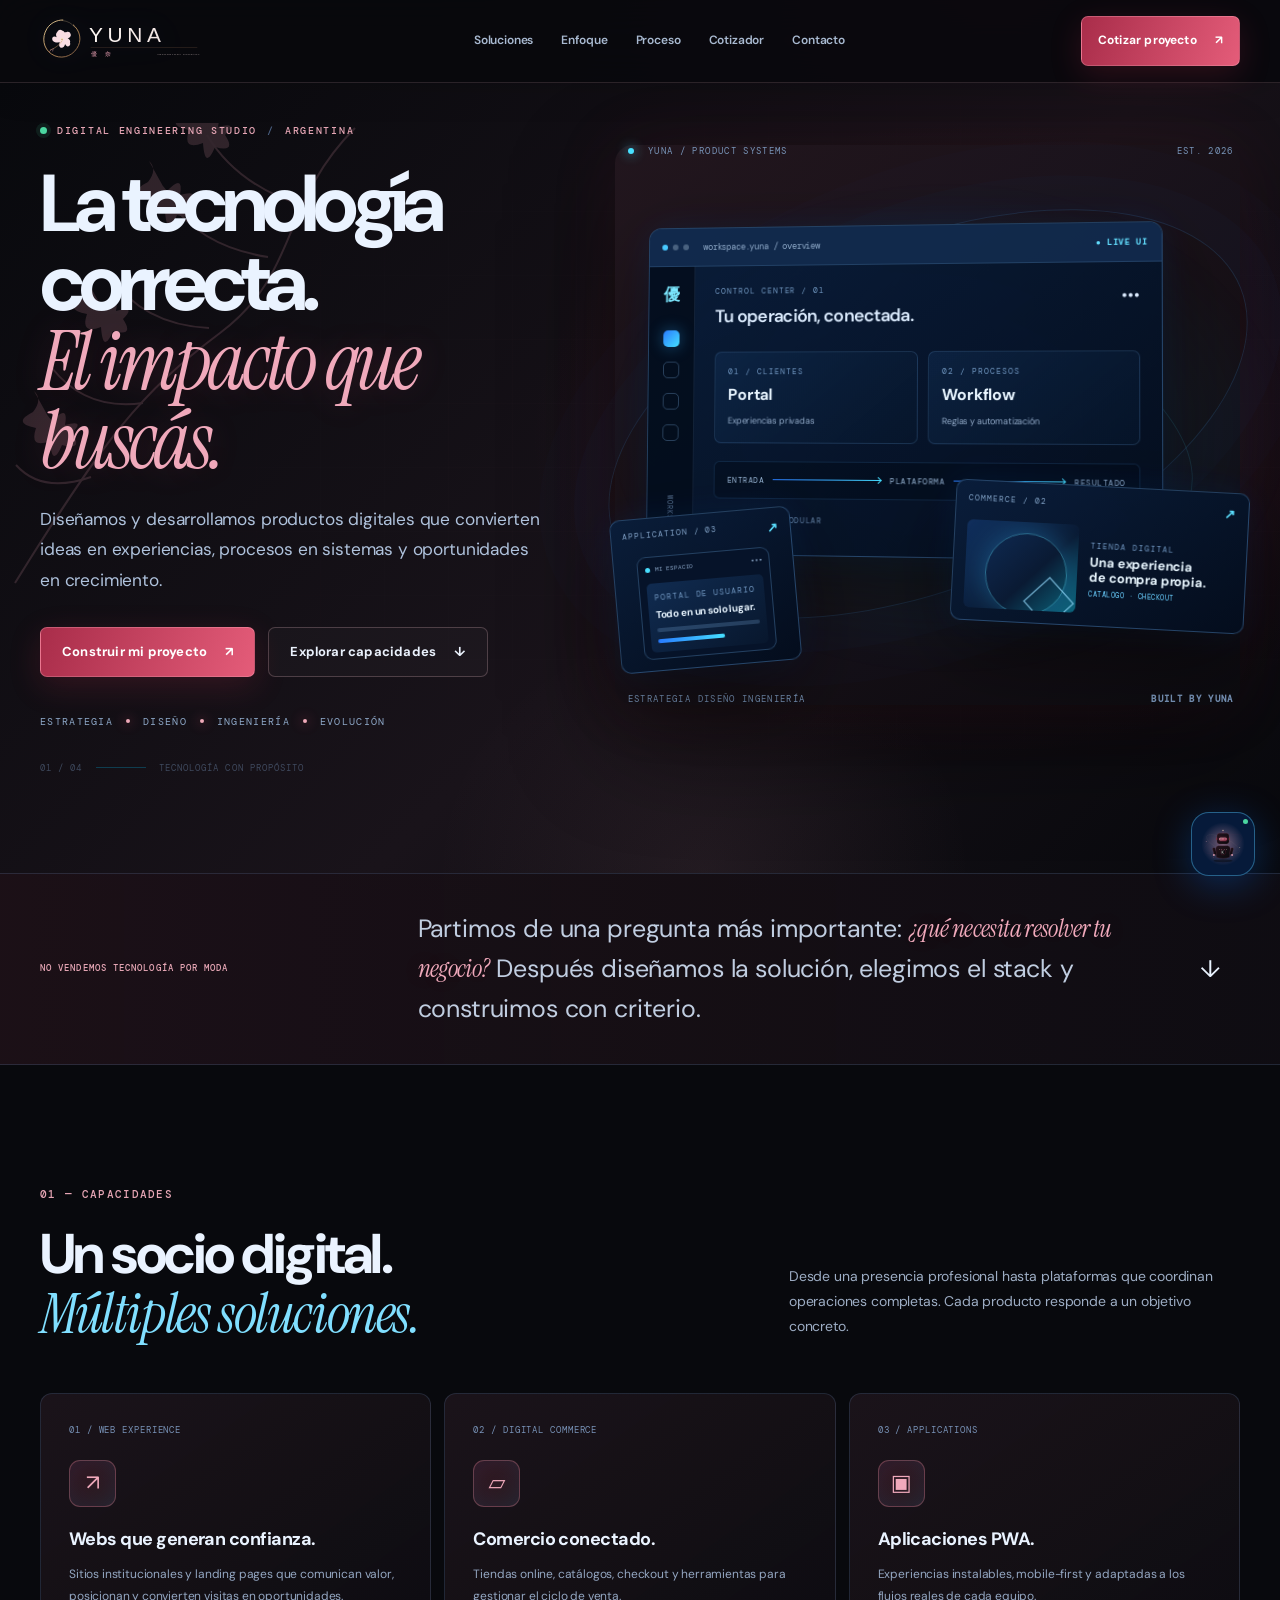
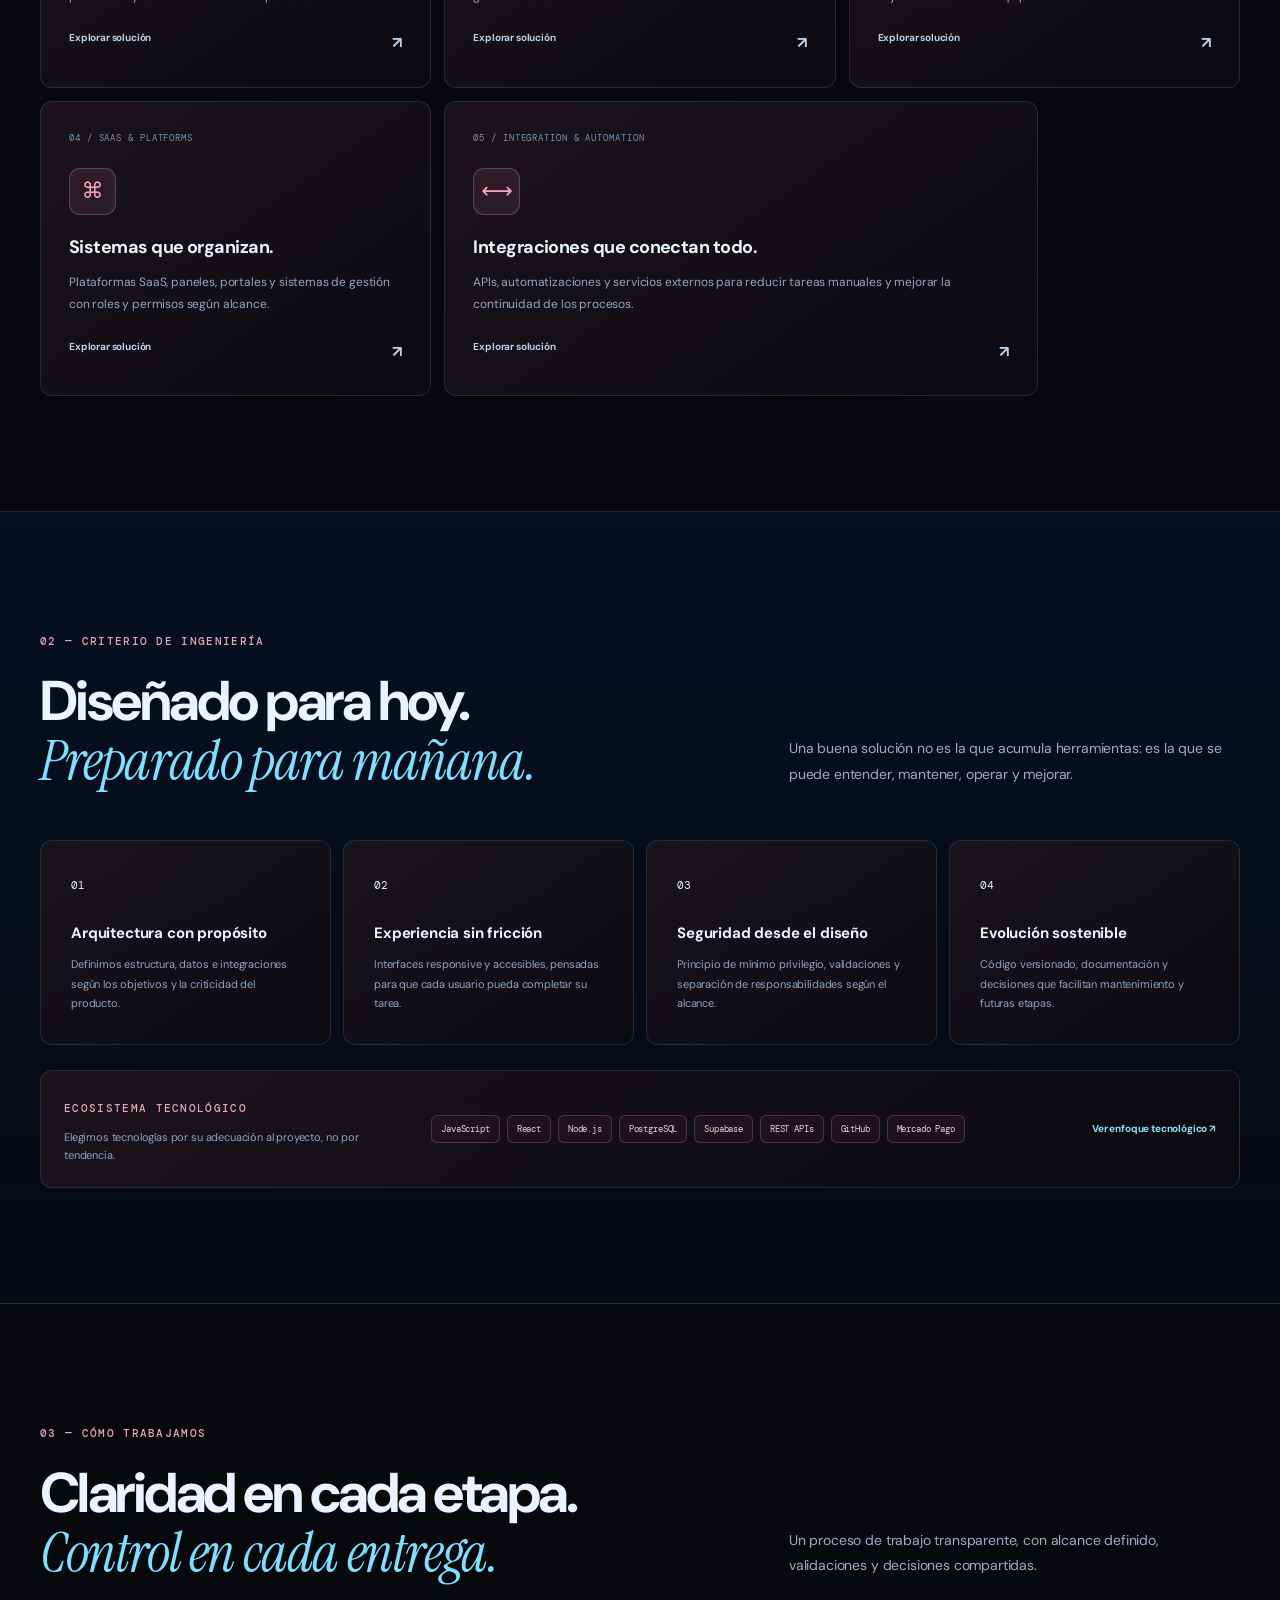
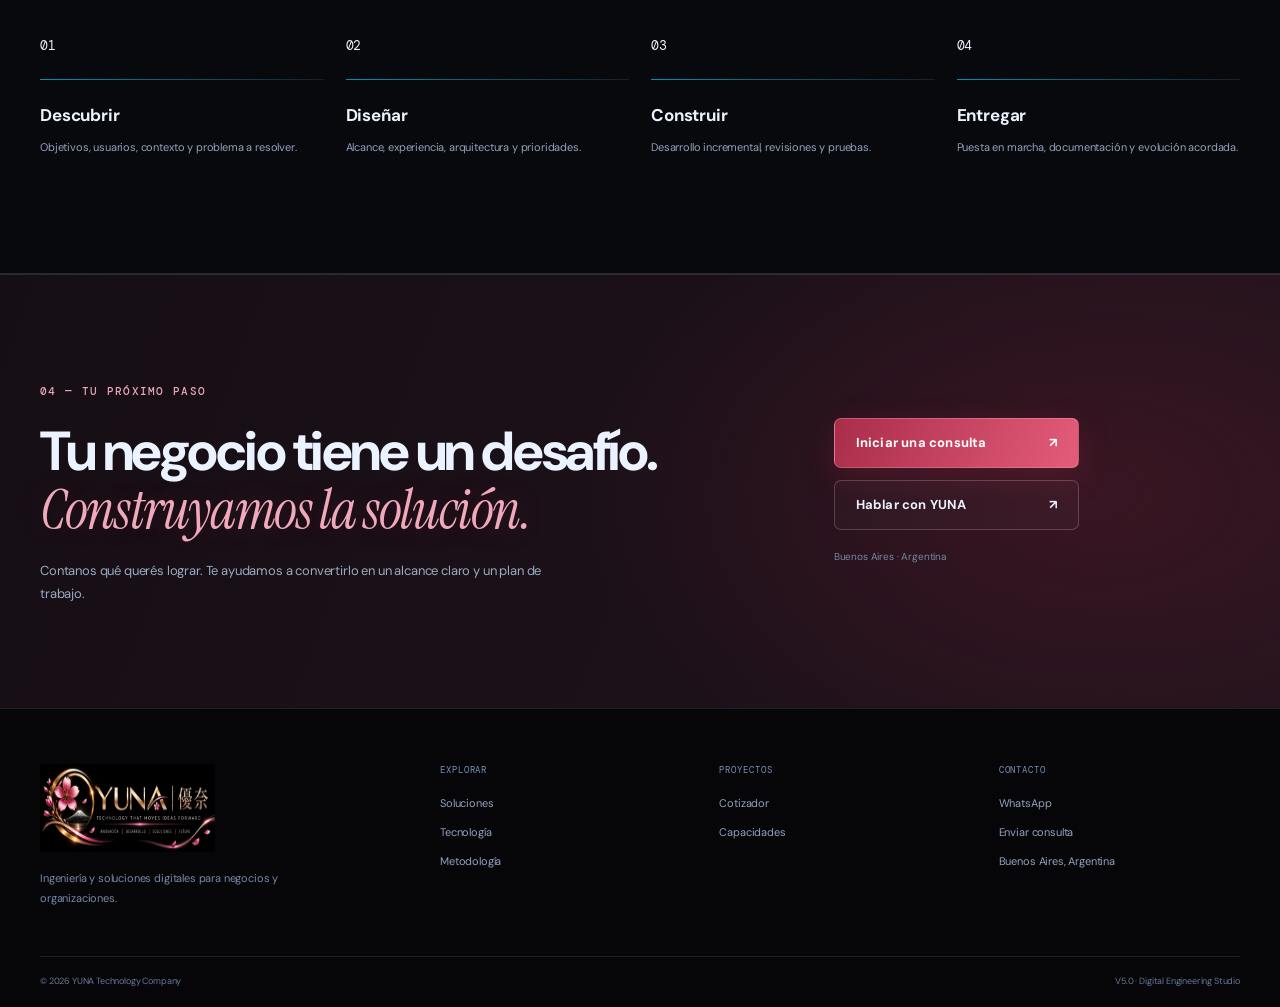
==== commit bd61c23f: "Integrate YUNA brand banner in homepage and social previews" ====
--- a/index.html
+++ b/index.html
@@ -15,8 +15,9 @@
   <meta property="og:title" content="YUNA — Ingeniería digital para negocios">
   <meta property="og:description" content="Diseñamos y desarrollamos experiencias, plataformas y sistemas digitales a medida.">
   <meta property="og:url" content="https://instructormap.github.io/kodexa.web/">
-  <meta property="og:image" content="https://instructormap.github.io/kodexa.web/assets/kodexa-v5-icon.svg">
-  <meta name="twitter:card" content="summary">
+  <meta property="og:image" content="https://instructormap.github.io/kodexa.web/assets/yuna/yuna-brand-banner(1).webp">
+  <meta name="twitter:card" content="summary_large_image">
+  <meta name="twitter:image" content="https://instructormap.github.io/kodexa.web/assets/yuna/yuna-brand-banner(1).webp">
   <link rel="preconnect" href="https://fonts.googleapis.com">
   <link rel="preconnect" href="https://fonts.gstatic.com" crossorigin>
   <link href="https://fonts.googleapis.com/css2?family=DM+Mono:wght@400;500&family=DM+Sans:wght@400;500;600;700;800&family=Instrument+Serif:ital@0;1&display=swap" rel="stylesheet">
@@ -116,7 +117,7 @@
 
   <section class="v4-cta" id="contacto"><div class="container v4-cta-inner"><div><span class="eyebrow">04 — TU PRÓXIMO PASO</span><h2>Tu negocio tiene un desafío.<br><em>Construyamos la solución.</em></h2><p>Contanos qué querés lograr. Te ayudamos a convertirlo en un alcance claro y un plan de trabajo.</p></div><div class="v4-cta-actions"><a class="button button-primary" href="contacto.html?tipo=general&origen=cta-home">Iniciar una consulta <span>↗</span></a><a class="button button-secondary" href="contacto.html?tipo=general&origen=whatsapp-home">Hablar con YUNA <span>↗</span></a><small>Buenos Aires · Argentina</small></div></div></section>
 </main>
-<footer class="site-footer"><div class="container footer-main"><div class="footer-brand"><img src="assets/kodexa-v5-logo.svg" width="190" height="52" alt="YUNA Technology Company"><p>Ingeniería y soluciones digitales para negocios y organizaciones.</p></div><div><span class="footer-label">EXPLORAR</span><a href="#soluciones">Soluciones</a><a href="tecnologia.html">Tecnología</a><a href="#proceso">Metodología</a></div><div><span class="footer-label">PROYECTOS</span><a href="cotizador.html">Cotizador</a><a href="soluciones.html">Capacidades</a></div><div><span class="footer-label">CONTACTO</span><a href="contacto.html?tipo=general&origen=footer">WhatsApp</a><a href="contacto.html?tipo=general&amp;origen=footer-email">Enviar consulta</a><span>Buenos Aires, Argentina</span></div></div><div class="container footer-bottom"><span>© <span id="current-year">2026</span> YUNA Technology Company</span><span>V5.0 · Digital Engineering Studio</span></div></footer>
+<footer class="site-footer"><div class="container footer-main"><div class="footer-brand"><img class="footer-brand-banner" src="assets/yuna/yuna-brand-banner(1).webp" width="260" height="88" alt="YUNA — 優奈. Technology that moves ideas forward."><p>Ingeniería y soluciones digitales para negocios y organizaciones.</p></div><div><span class="footer-label">EXPLORAR</span><a href="#soluciones">Soluciones</a><a href="tecnologia.html">Tecnología</a><a href="#proceso">Metodología</a></div><div><span class="footer-label">PROYECTOS</span><a href="cotizador.html">Cotizador</a><a href="soluciones.html">Capacidades</a></div><div><span class="footer-label">CONTACTO</span><a href="contacto.html?tipo=general&origen=footer">WhatsApp</a><a href="contacto.html?tipo=general&amp;origen=footer-email">Enviar consulta</a><span>Buenos Aires, Argentina</span></div></div><div class="container footer-bottom"><span>© <span id="current-year">2026</span> YUNA Technology Company</span><span>V5.0 · Digital Engineering Studio</span></div></footer>
 
 <div class="copilot-root" id="kodexa-copilot">
   <button class="copilot-launcher" type="button" aria-label="Abrir YUNA Copiloto" aria-expanded="false" aria-controls="copilot-panel" id="copilot-launcher"><img src="assets/kodexa-assistant.svg" alt=""><span class="launcher-pulse"></span></button>
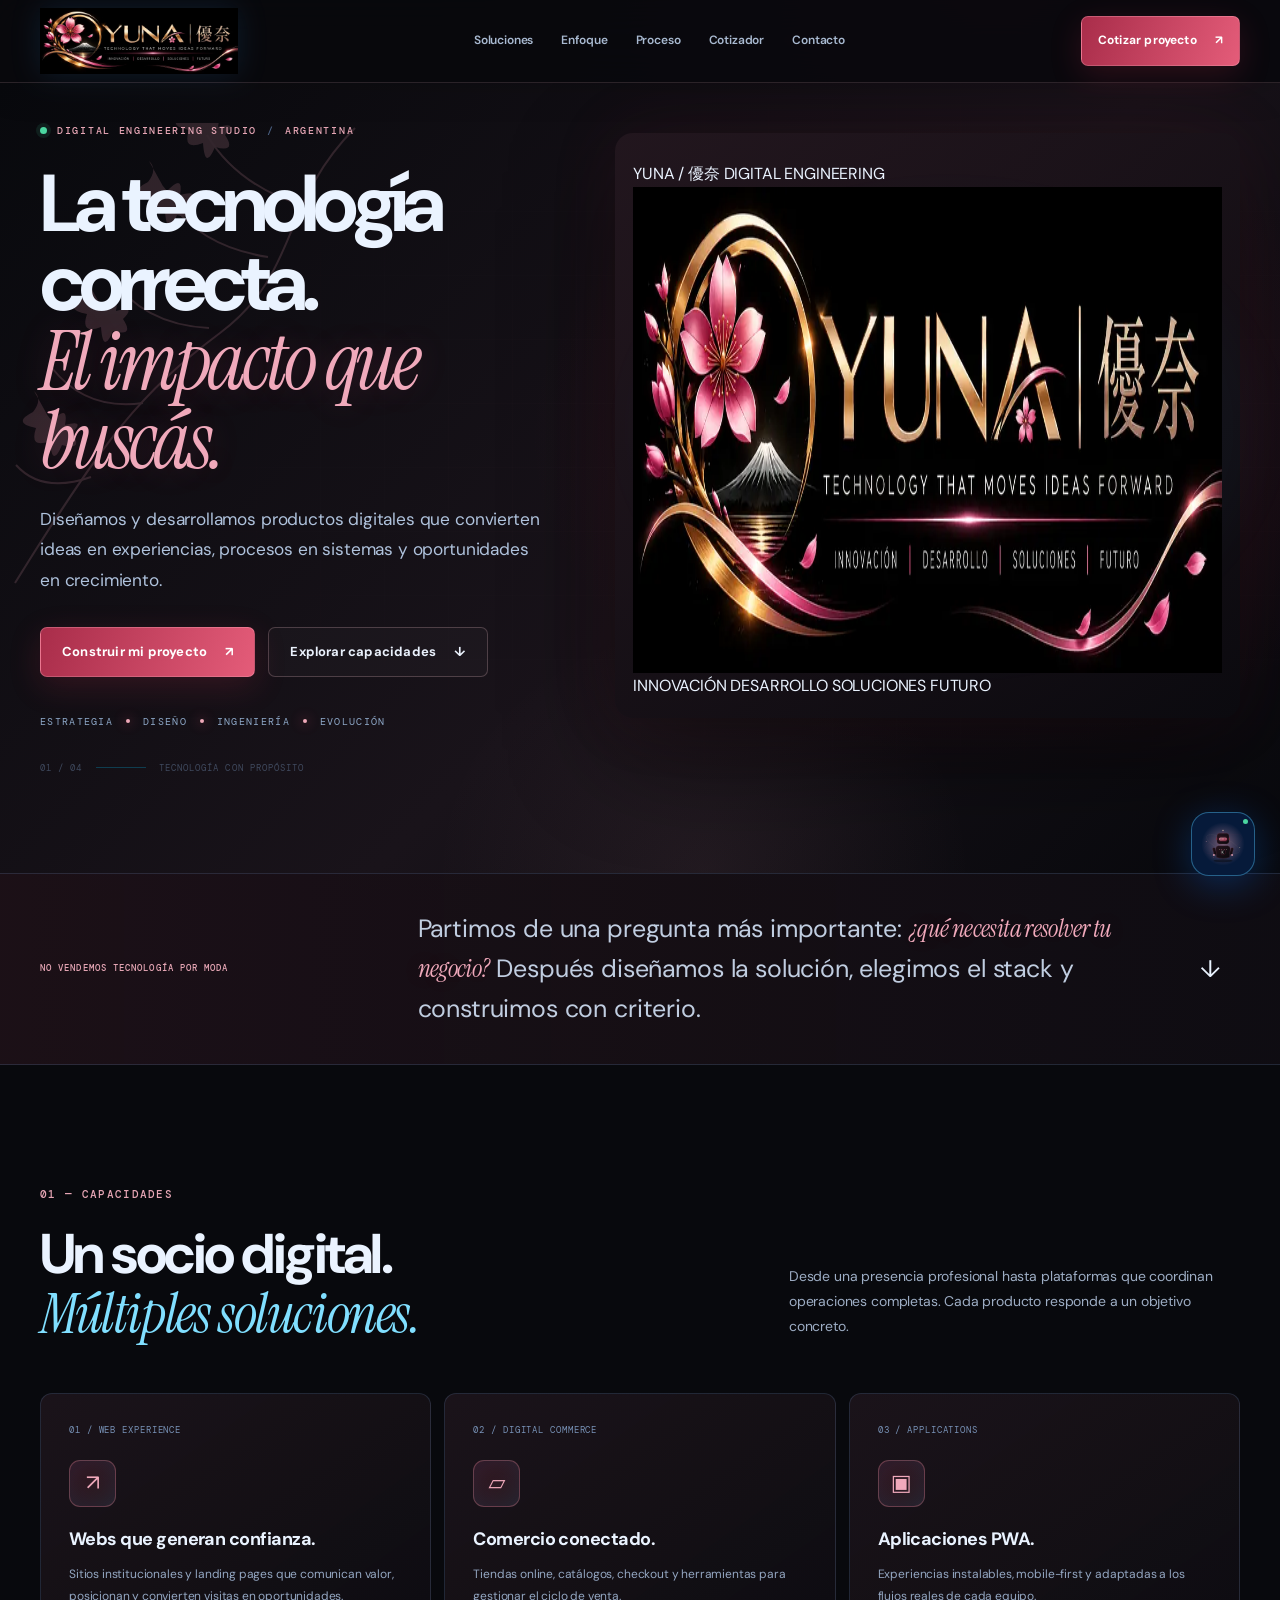
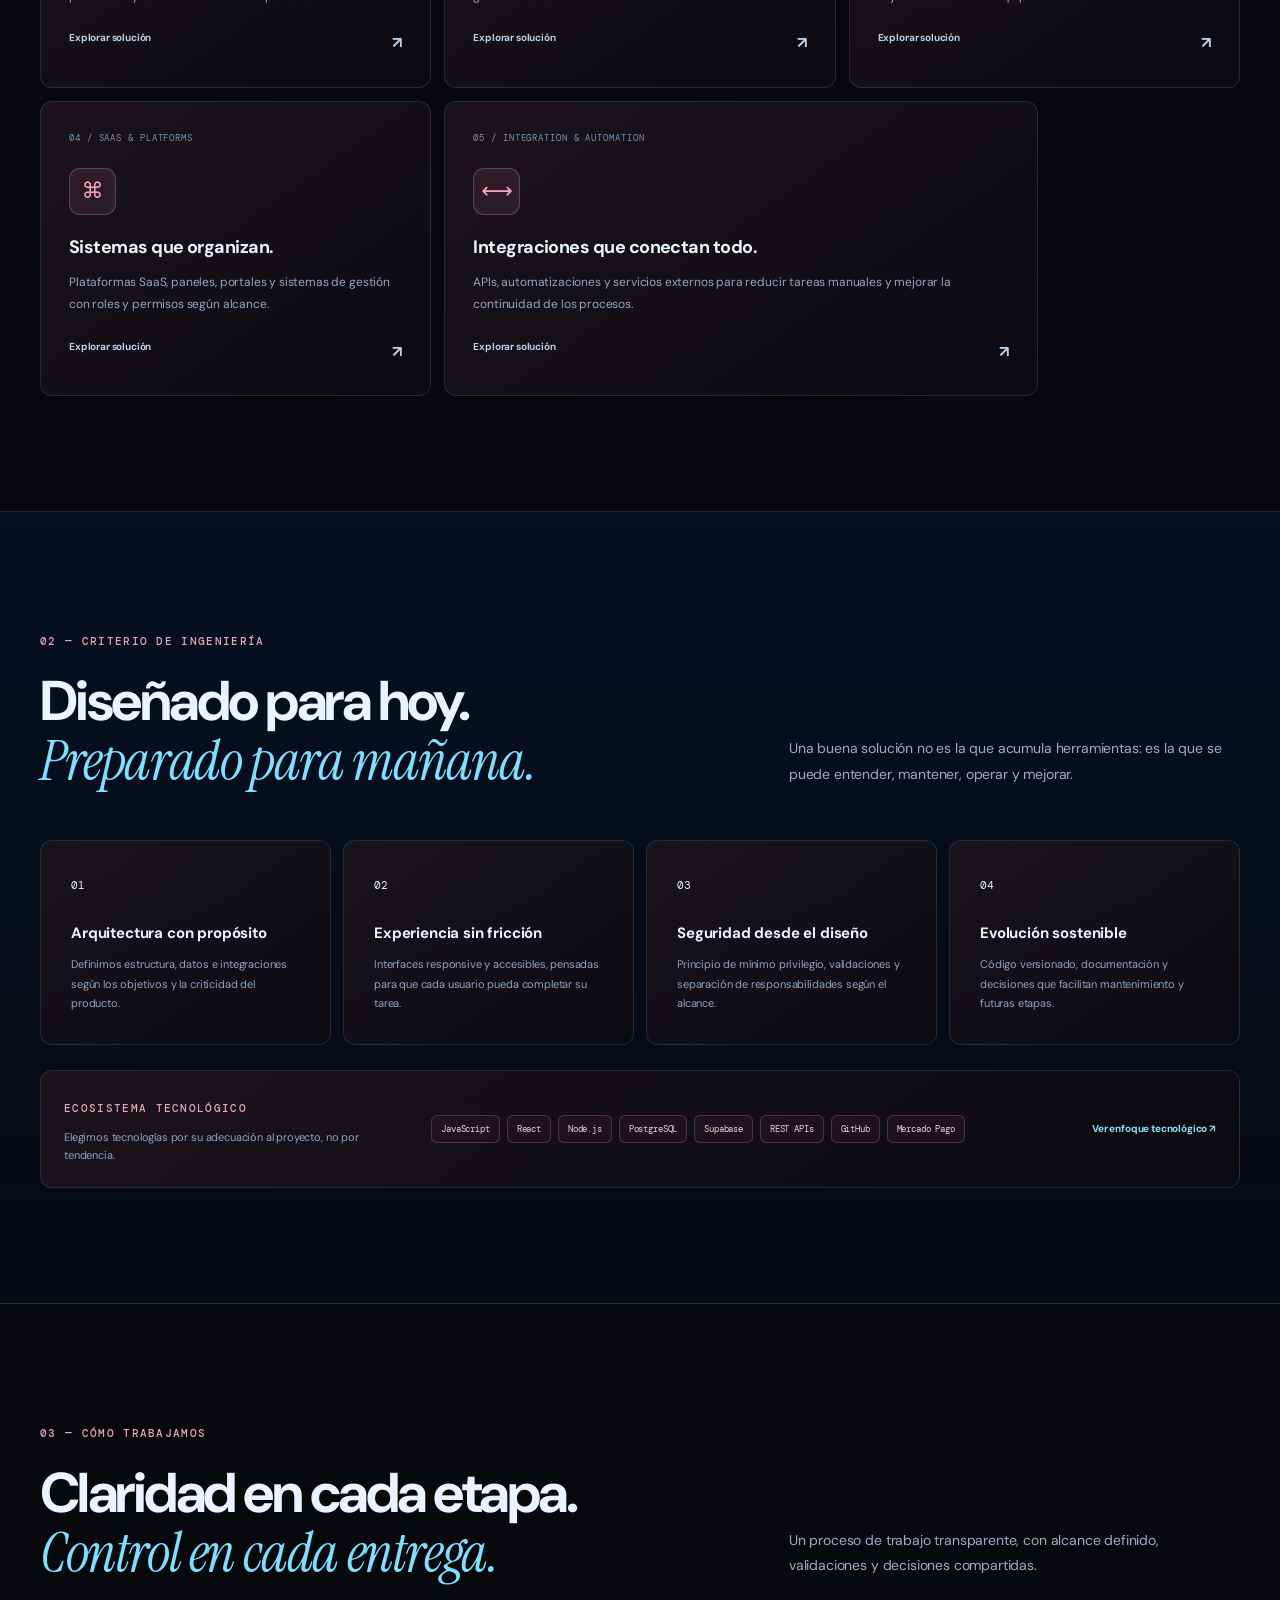
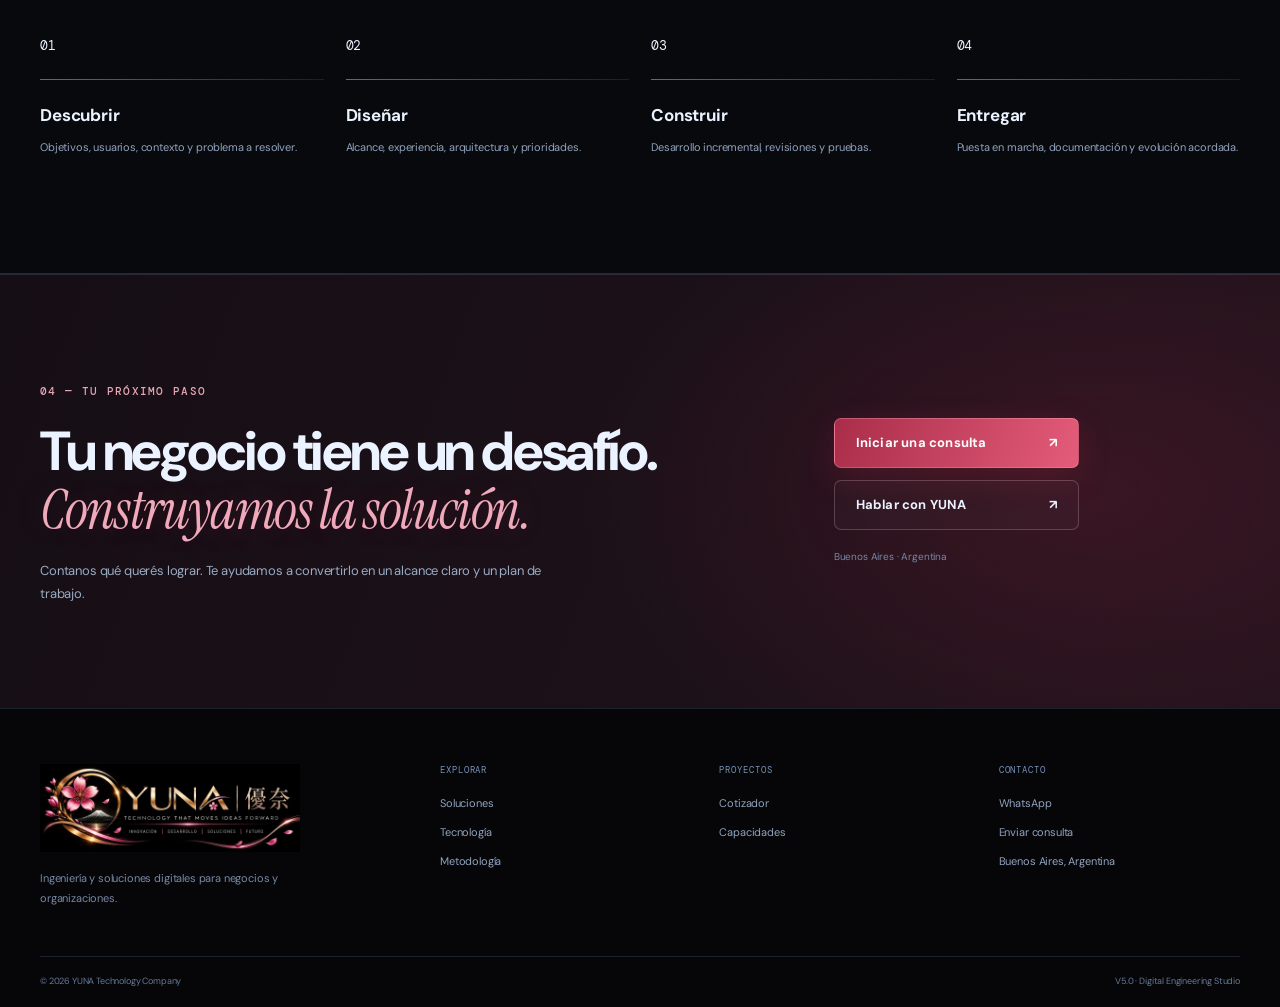
==== commit dd5fc6f0: "Apply YUNA brand artwork to header and hero" ====
--- a/index.html
+++ b/index.html
@@ -30,7 +30,7 @@
 <a class="skip-link" href="#main">Saltar al contenido</a>
 <header class="site-header" id="top">
   <div class="container header-inner">
-    <a class="brand" href="#inicio" aria-label="YUNA, inicio"><img src="assets/kodexa-v5-logo.svg" width="210" height="56" alt="YUNA Technology Company"></a>
+    <a class="brand yuna-brand" href="#inicio" aria-label="YUNA — 優奈, inicio"><img src="assets/yuna/yuna-brand-banner(1).webp" width="190" height="64" alt="YUNA — 優奈, Technology Company"></a>
     <button class="menu-toggle" type="button" aria-label="Abrir navegación" aria-expanded="false" aria-controls="primary-nav"><span></span><span></span></button>
     <nav class="primary-nav" id="primary-nav" aria-label="Navegación principal">
       <a href="#soluciones">Soluciones</a><a href="#enfoque">Enfoque</a><a href="#proceso">Proceso</a><a href="cotizador.html">Cotizador</a><a href="#contacto">Contacto</a>
@@ -49,25 +49,13 @@
         <div class="v4-actions"><a class="button button-primary" href="contacto.html?tipo=general&origen=hero">Construir mi proyecto <span>↗</span></a><a class="button button-secondary" href="#soluciones">Explorar capacidades <span>↓</span></a></div>
         <div class="v4-proof"><span>ESTRATEGIA</span><i></i><span>DISEÑO</span><i></i><span>INGENIERÍA</span><i></i><span>EVOLUCIÓN</span></div>
       </div>
-      <div class="v4-visual identity-visual" aria-label="Composición de productos digitales y sistemas YUNA">
+      <div class="v4-visual identity-visual yuna-hero-visual" aria-label="Identidad visual YUNA — 優奈">
         <div class="identity-visual-glow"></div>
-        <div class="identity-visual-top"><span><i></i> YUNA / PRODUCT SYSTEMS</span><span>EST. 2026</span></div>
-        <div class="identity-orbit identity-orbit-a"></div><div class="identity-orbit identity-orbit-b"></div>
-        <div class="identity-product identity-product-main">
-          <div class="identity-windowbar"><span class="identity-windowdots"><i></i><i></i><i></i></span><span>workspace.yuna / overview</span><b>● LIVE UI</b></div>
-          <div class="identity-workspace">
-            <aside class="identity-sidebar"><strong>優</strong><span class="active"></span><span></span><span></span><span></span><small>WORKSPACE</small></aside>
-            <div class="identity-workspace-main">
-              <div class="identity-workspace-heading"><div><small>CONTROL CENTER / 01</small><b>Tu operación, conectada.</b></div><span>•••</span></div>
-              <div class="identity-module-grid"><div><small>01 / CLIENTES</small><b>Portal</b><em>Experiencias privadas</em></div><div><small>02 / PROCESOS</small><b>Workflow</b><em>Reglas y automatización</em></div></div>
-              <div class="identity-flow"><span>ENTRADA</span><i></i><span>PLATAFORMA</span><i></i><span>RESULTADO</span></div>
-              <div class="identity-workspace-footer"><span>ARQUITECTURA MODULAR</span><b>Diseñada para evolucionar ↗</b></div>
-            </div>
-          </div>
+        <div class="yuna-hero-frame">
+          <span class="yuna-hero-index">YUNA / 優奈 <i></i> DIGITAL ENGINEERING</span>
+          <img class="yuna-hero-art" src="assets/yuna/yuna-brand-banner(1).webp" width="1440" height="486" alt="YUNA — 優奈. Tecnología que impulsa ideas hacia adelante.">
+          <span class="yuna-hero-caption">INNOVACIÓN <i></i> DESARROLLO <i></i> SOLUCIONES <i></i> FUTURO</span>
         </div>
-        <div class="identity-product identity-product-commerce"><div class="identity-mini-top"><span>COMMERCE / 02</span><b>↗</b></div><div class="identity-store"><div class="identity-store-art"><i></i><i></i><i></i></div><div><small>TIENDA DIGITAL</small><b>Una experiencia<br>de compra propia.</b><span>CATÁLOGO · CHECKOUT</span></div></div></div>
-        <div class="identity-product identity-product-app"><div class="identity-mini-top"><span>APPLICATION / 03</span><b>↗</b></div><div class="identity-phone"><div class="identity-phone-head"><i></i><span>MI ESPACIO</span><b>•••</b></div><div class="identity-phone-card"><small>PORTAL DE USUARIO</small><b>Todo en un solo lugar.</b><span></span><span></span></div><div class="identity-phone-nav"><i></i><i></i><i></i></div></div></div>
-        <div class="identity-visual-bottom"><span>ESTRATEGIA <i></i> DISEÑO <i></i> INGENIERÍA</span><b>BUILT BY YUNA</b></div>
       </div>
     </div>
     <div class="container v4-hero-bottom"><span>01 / 04</span><span></span><span>TECNOLOGÍA CON PROPÓSITO</span></div>
--- a/yuna.css
+++ b/yuna.css
@@ -35,3 +35,5 @@
 body.v5 .v4-hero-inner,body.v5 .v4-hero-bottom{position:relative;z-index:1}
 body.v5 .v4-proof i,body.v5 .identity-visual-bottom i{background:#efa9b9;box-shadow:0 0 12px #d94b69}
 @media(max-width:760px){body.v5 .v4-hero:after{right:-160px;opacity:.11}}
+/* YUNA brand banner — footer and compact screens */
+body.v5 .footer-brand .footer-brand-banner{display:block;width:min(260px,100%);height:auto;max-width:100%;object-fit:contain;}
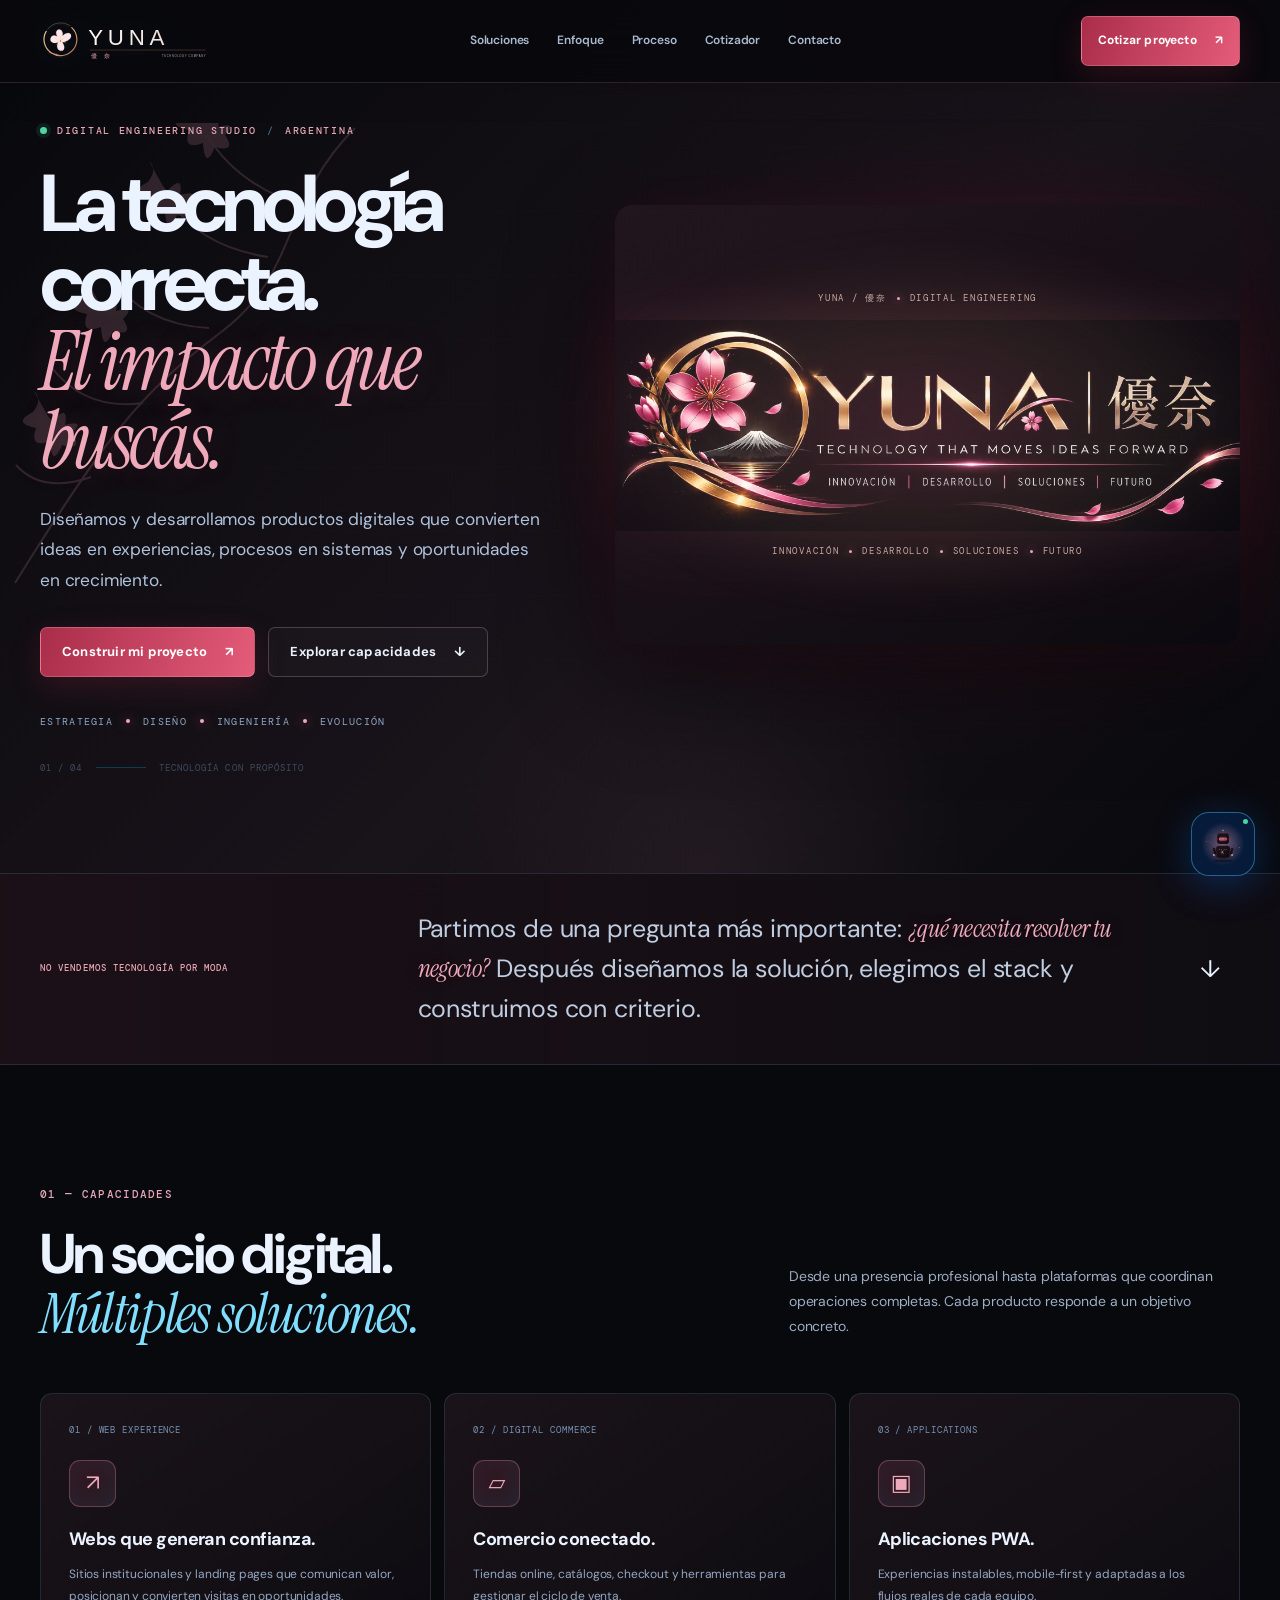
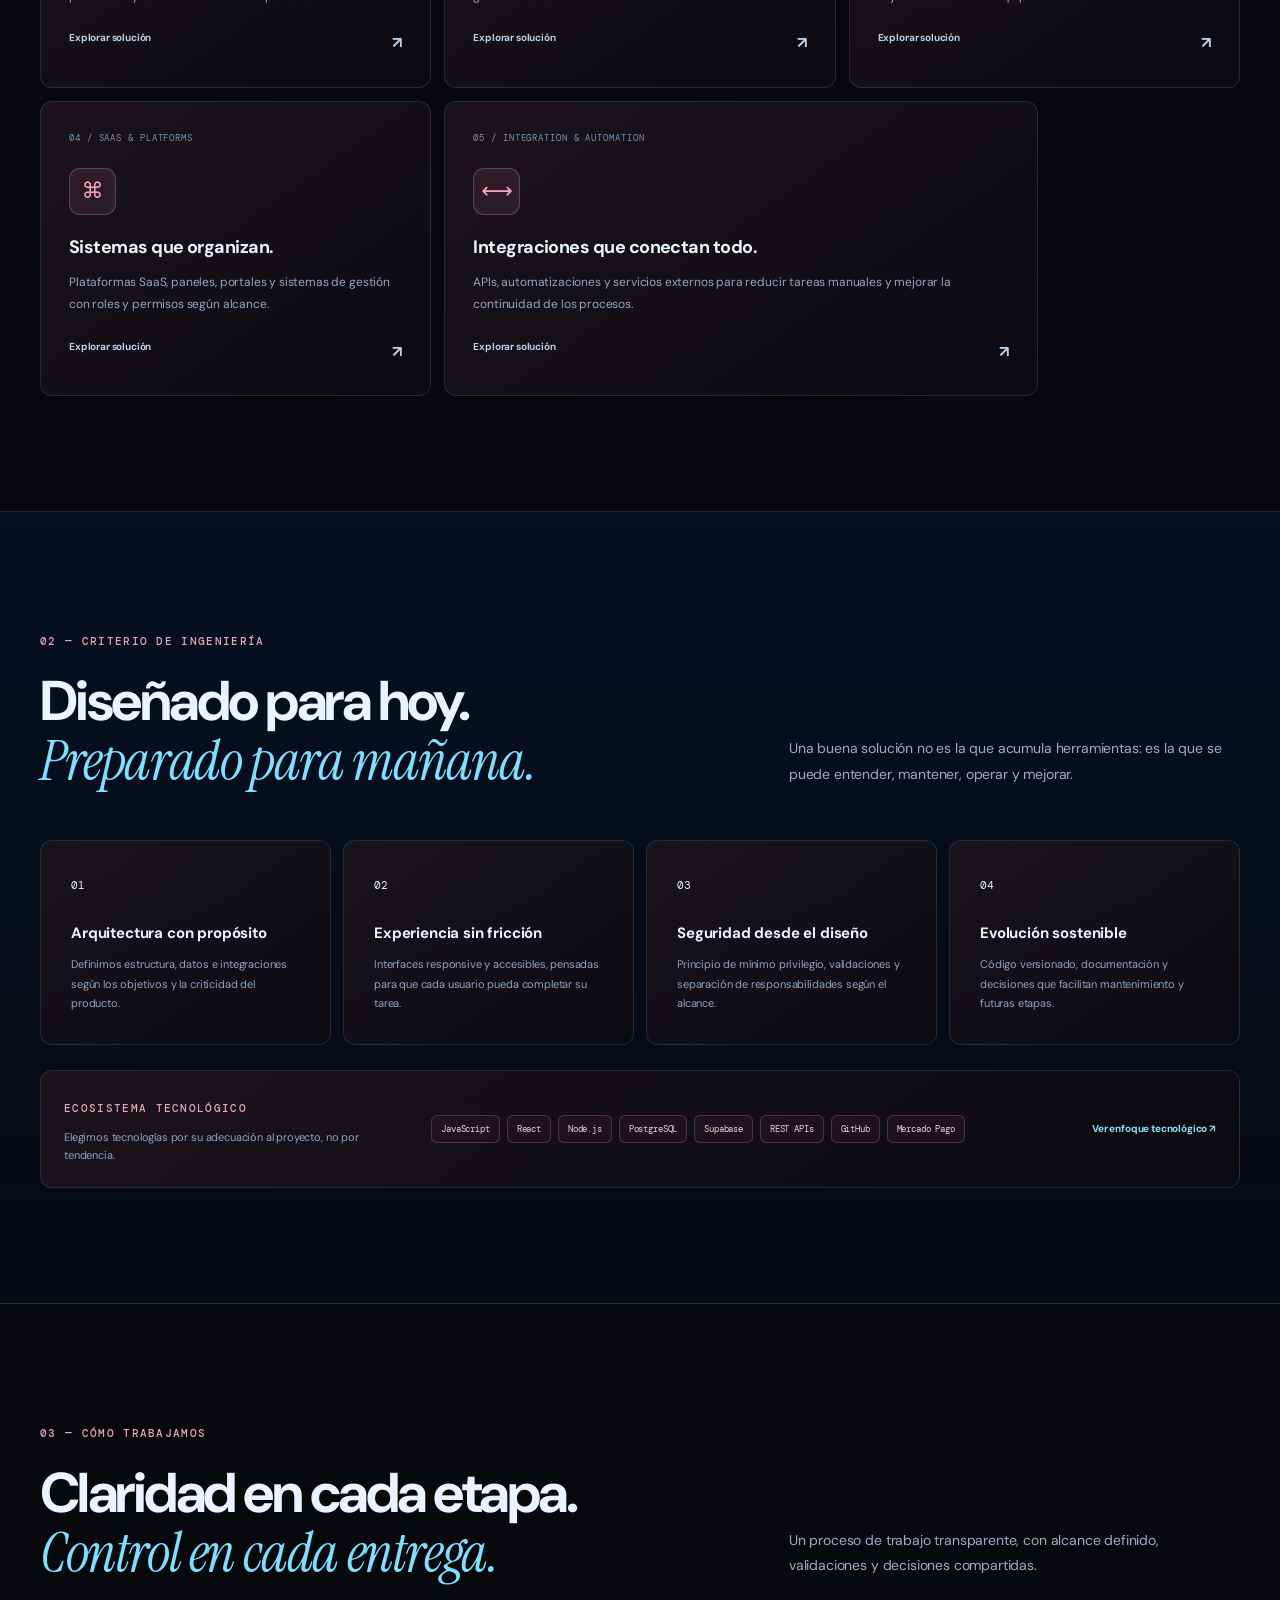
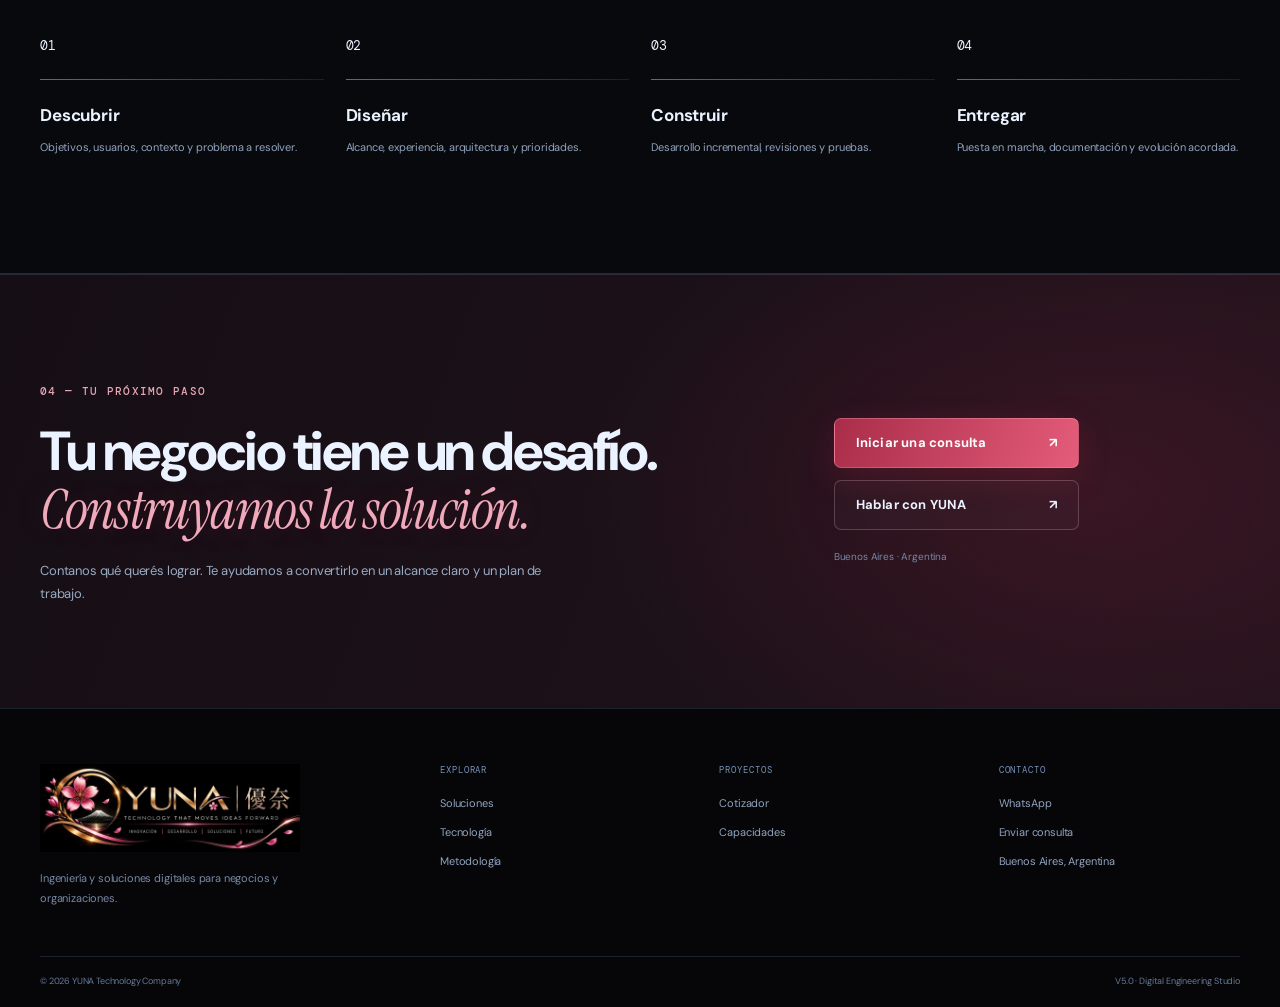
==== commit d24767e6: "Use standalone YUNA logo in site header" ====
--- a/index.html
+++ b/index.html
@@ -30,7 +30,7 @@
 <a class="skip-link" href="#main">Saltar al contenido</a>
 <header class="site-header" id="top">
   <div class="container header-inner">
-    <a class="brand yuna-brand" href="#inicio" aria-label="YUNA — 優奈, inicio"><img src="assets/yuna/yuna-brand-banner(1).webp" width="190" height="64" alt="YUNA — 優奈, Technology Company"></a>
+    <a class="brand yuna-brand" href="#inicio" aria-label="YUNA — 優奈, inicio"><img src="assets/yuna/yuna-logo.svg" width="190" height="64" alt="YUNA — 優奈, Technology Company"></a>
     <button class="menu-toggle" type="button" aria-label="Abrir navegación" aria-expanded="false" aria-controls="primary-nav"><span></span><span></span></button>
     <nav class="primary-nav" id="primary-nav" aria-label="Navegación principal">
       <a href="#soluciones">Soluciones</a><a href="#enfoque">Enfoque</a><a href="#proceso">Proceso</a><a href="cotizador.html">Cotizador</a><a href="#contacto">Contacto</a>
--- a/yuna.css
+++ b/yuna.css
@@ -37,3 +37,25 @@
 @media(max-width:760px){body.v5 .v4-hero:after{right:-160px;opacity:.11}}
 /* YUNA brand banner — footer and compact screens */
 body.v5 .footer-brand .footer-brand-banner{display:block;width:min(260px,100%);height:auto;max-width:100%;object-fit:contain;}
+
+
+/* YUNA brand artwork — header and cinematic hero */
+body.v5 .site-header .brand.yuna-brand{display:flex;align-items:center;width:190px;max-width:34vw;height:auto;flex:0 0 auto}
+body.v5 .site-header .brand.yuna-brand img{display:block;width:100%;height:auto;max-height:64px;object-fit:contain}
+body.v5 .yuna-hero-visual{min-height:0;height:auto;aspect-ratio:1.42;display:flex;align-items:center;justify-content:center;padding:0;overflow:visible;transform:none}
+body.v5 .yuna-hero-visual .identity-visual-glow{inset:10% -5%;background:radial-gradient(ellipse,rgba(196,93,119,.24),rgba(210,169,126,.09) 43%,transparent 72%);filter:blur(20px)}
+body.v5 .yuna-hero-frame{position:relative;width:100%;display:flex;flex-direction:column;align-items:center;gap:14px;padding:16px 0}
+body.v5 .yuna-hero-index,body.v5 .yuna-hero-caption{display:flex;align-items:center;justify-content:center;gap:10px;color:#c8a8a4;font:9px/1.5 "DM Mono",monospace;letter-spacing:.19em;text-align:center}
+body.v5 .yuna-hero-index i,body.v5 .yuna-hero-caption i{display:inline-block;width:3px;height:3px;border-radius:50%;background:#e8a2b4;box-shadow:0 0 10px rgba(232,162,180,.8)}
+body.v5 .yuna-hero-art{display:block;width:100%;height:auto;max-width:760px;object-fit:contain;mix-blend-mode:screen;filter:drop-shadow(0 24px 45px rgba(0,0,0,.48)) drop-shadow(0 0 28px rgba(198,74,105,.14))}
+@media(max-width:760px){
+ body.v5 .site-header .brand.yuna-brand{width:158px;max-width:42vw}
+ body.v5 .site-header .brand.yuna-brand img{max-height:54px}
+ body.v5 .yuna-hero-visual{width:100%;max-width:590px;min-height:0;aspect-ratio:auto;margin:2px auto 0}
+ body.v5 .yuna-hero-frame{gap:8px;padding:8px 0}
+ body.v5 .yuna-hero-index,body.v5 .yuna-hero-caption{font-size:7px;letter-spacing:.12em;gap:6px}
+}
+@media(max-width:420px){
+ body.v5 .site-header .brand.yuna-brand{width:140px}
+ body.v5 .yuna-hero-caption{font-size:6px}
+}
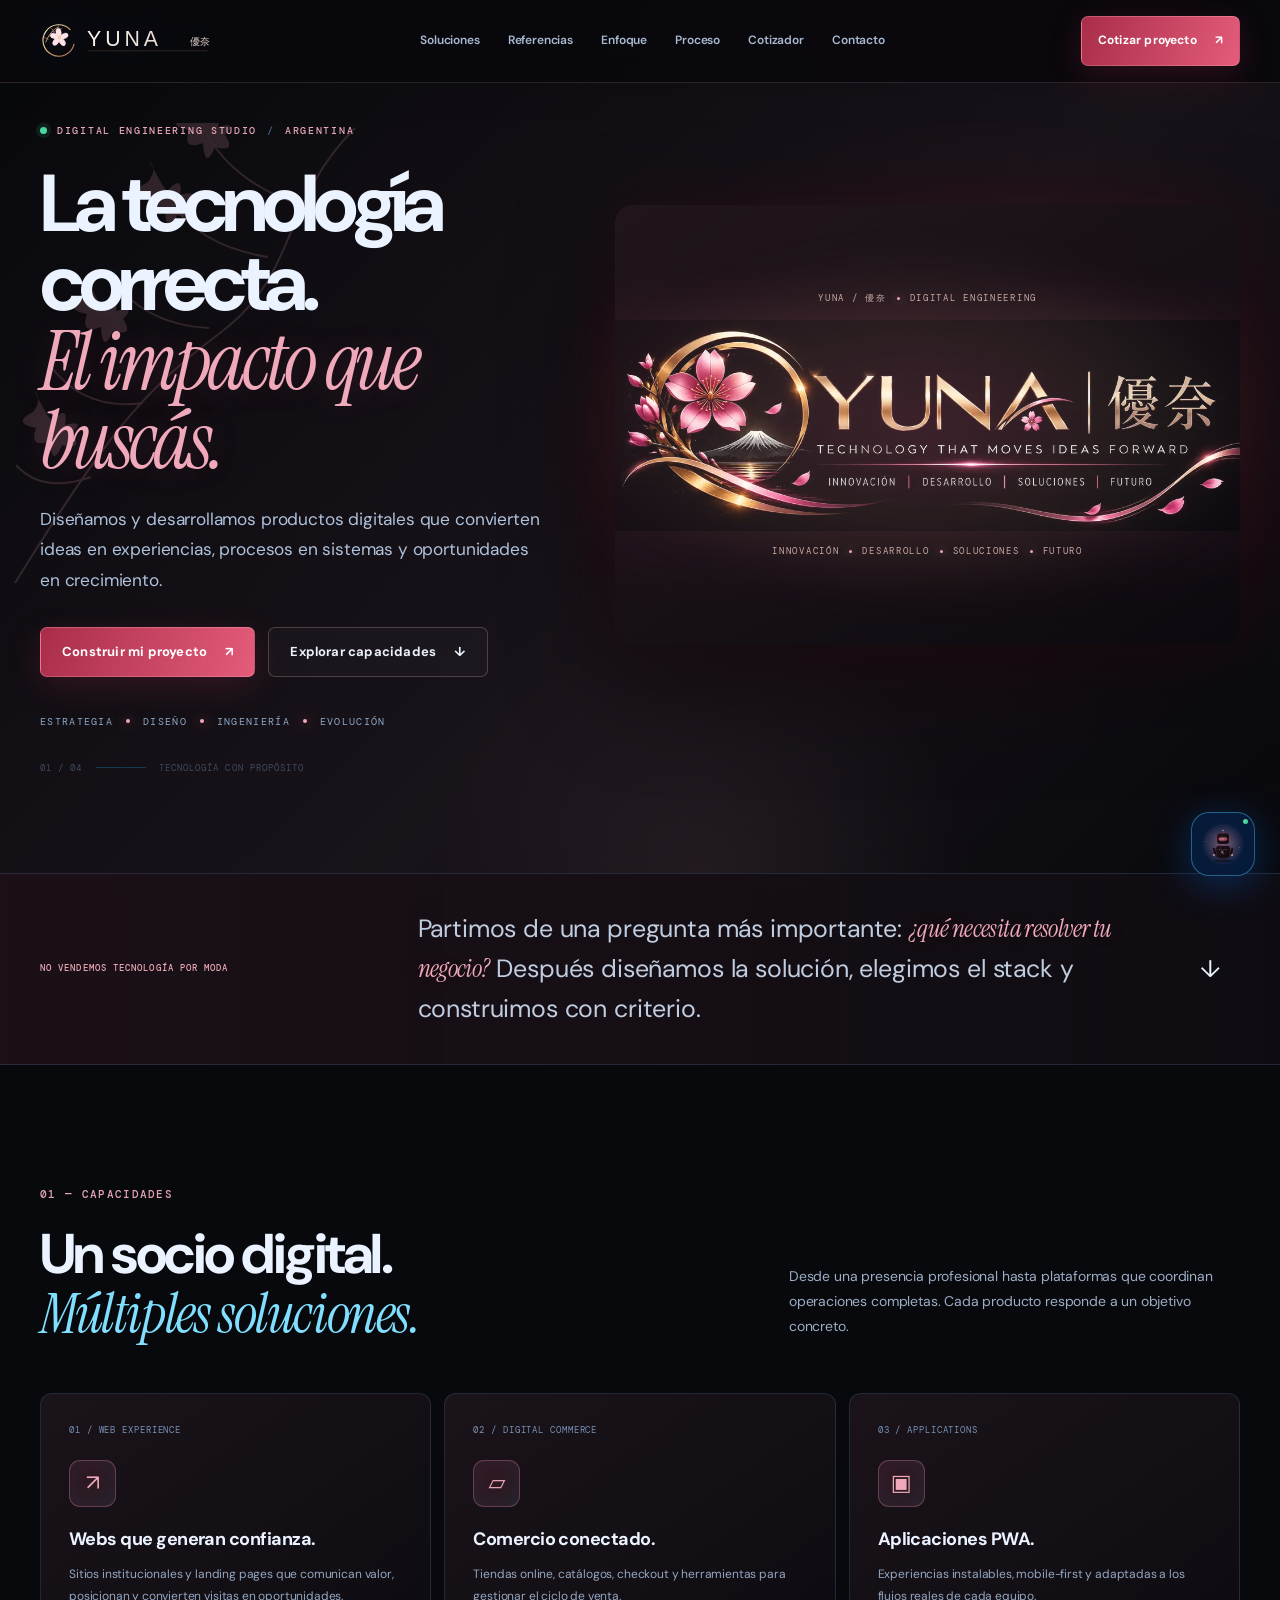
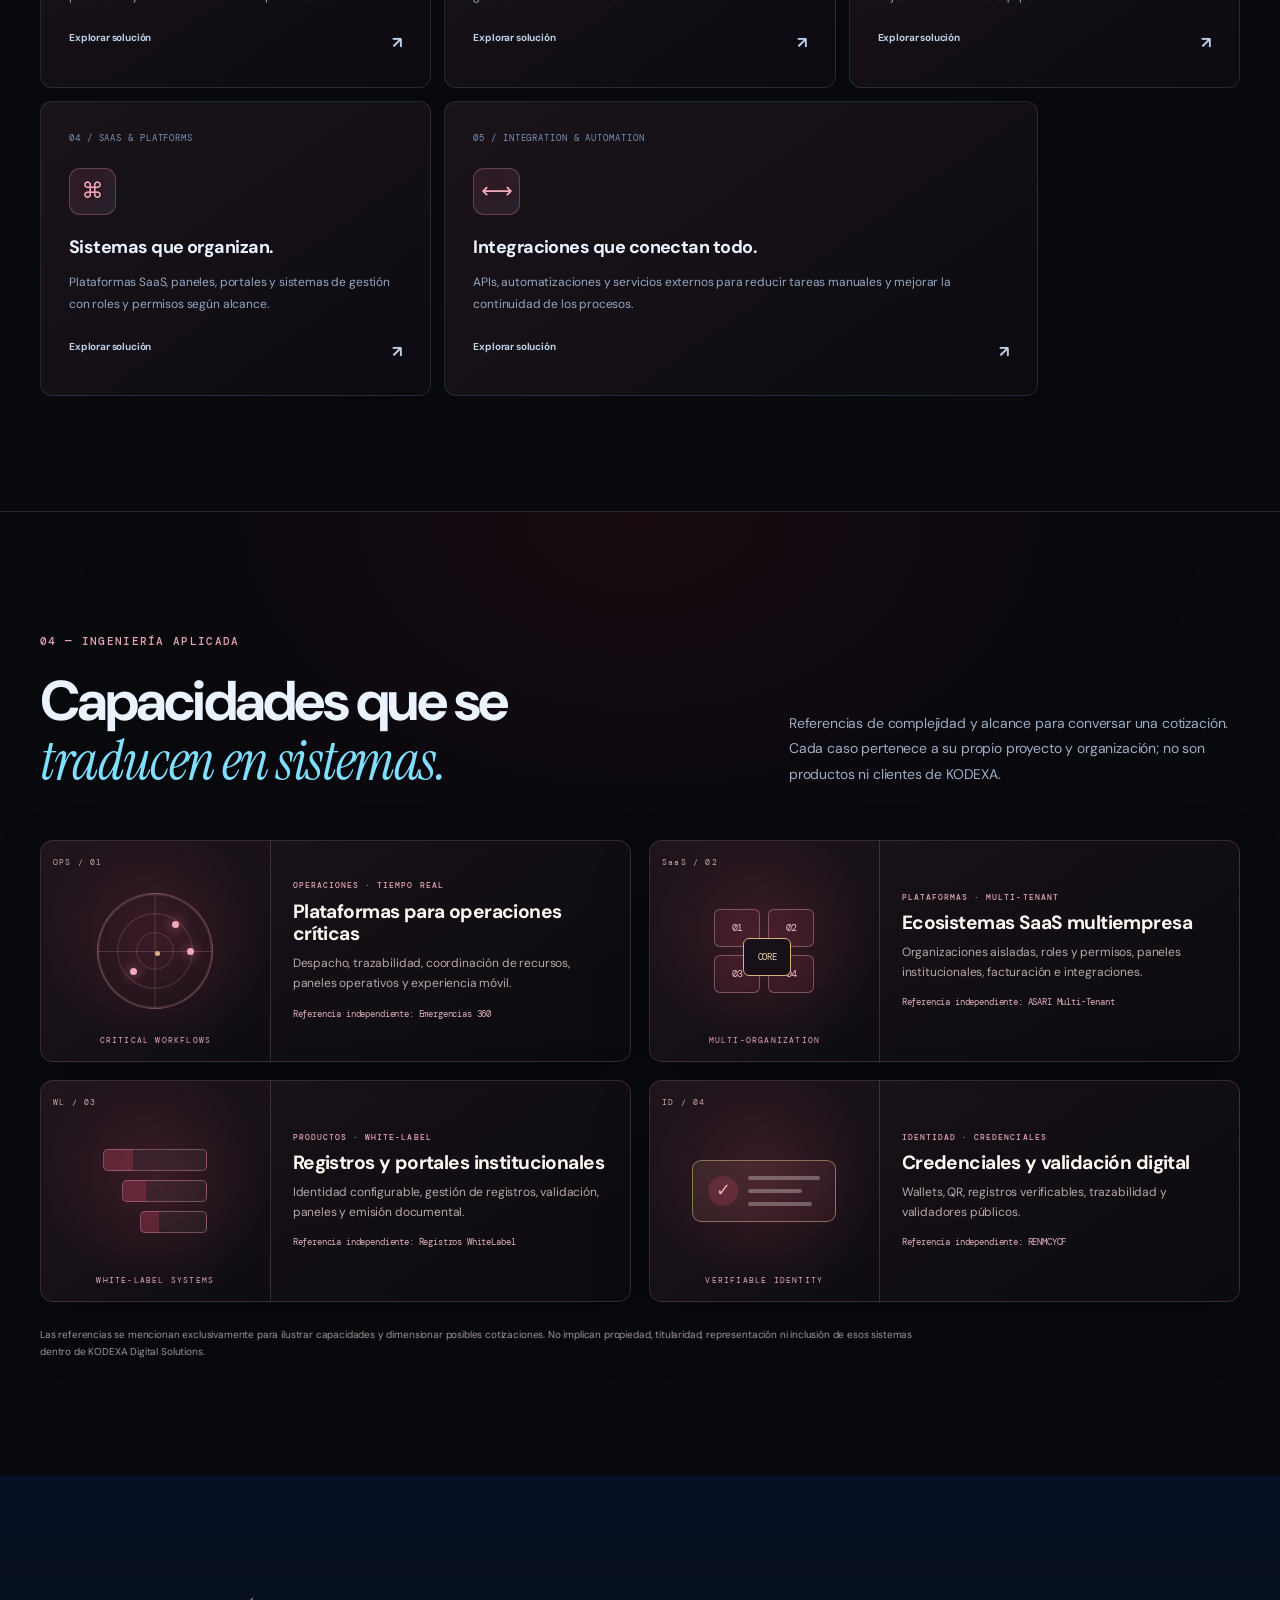
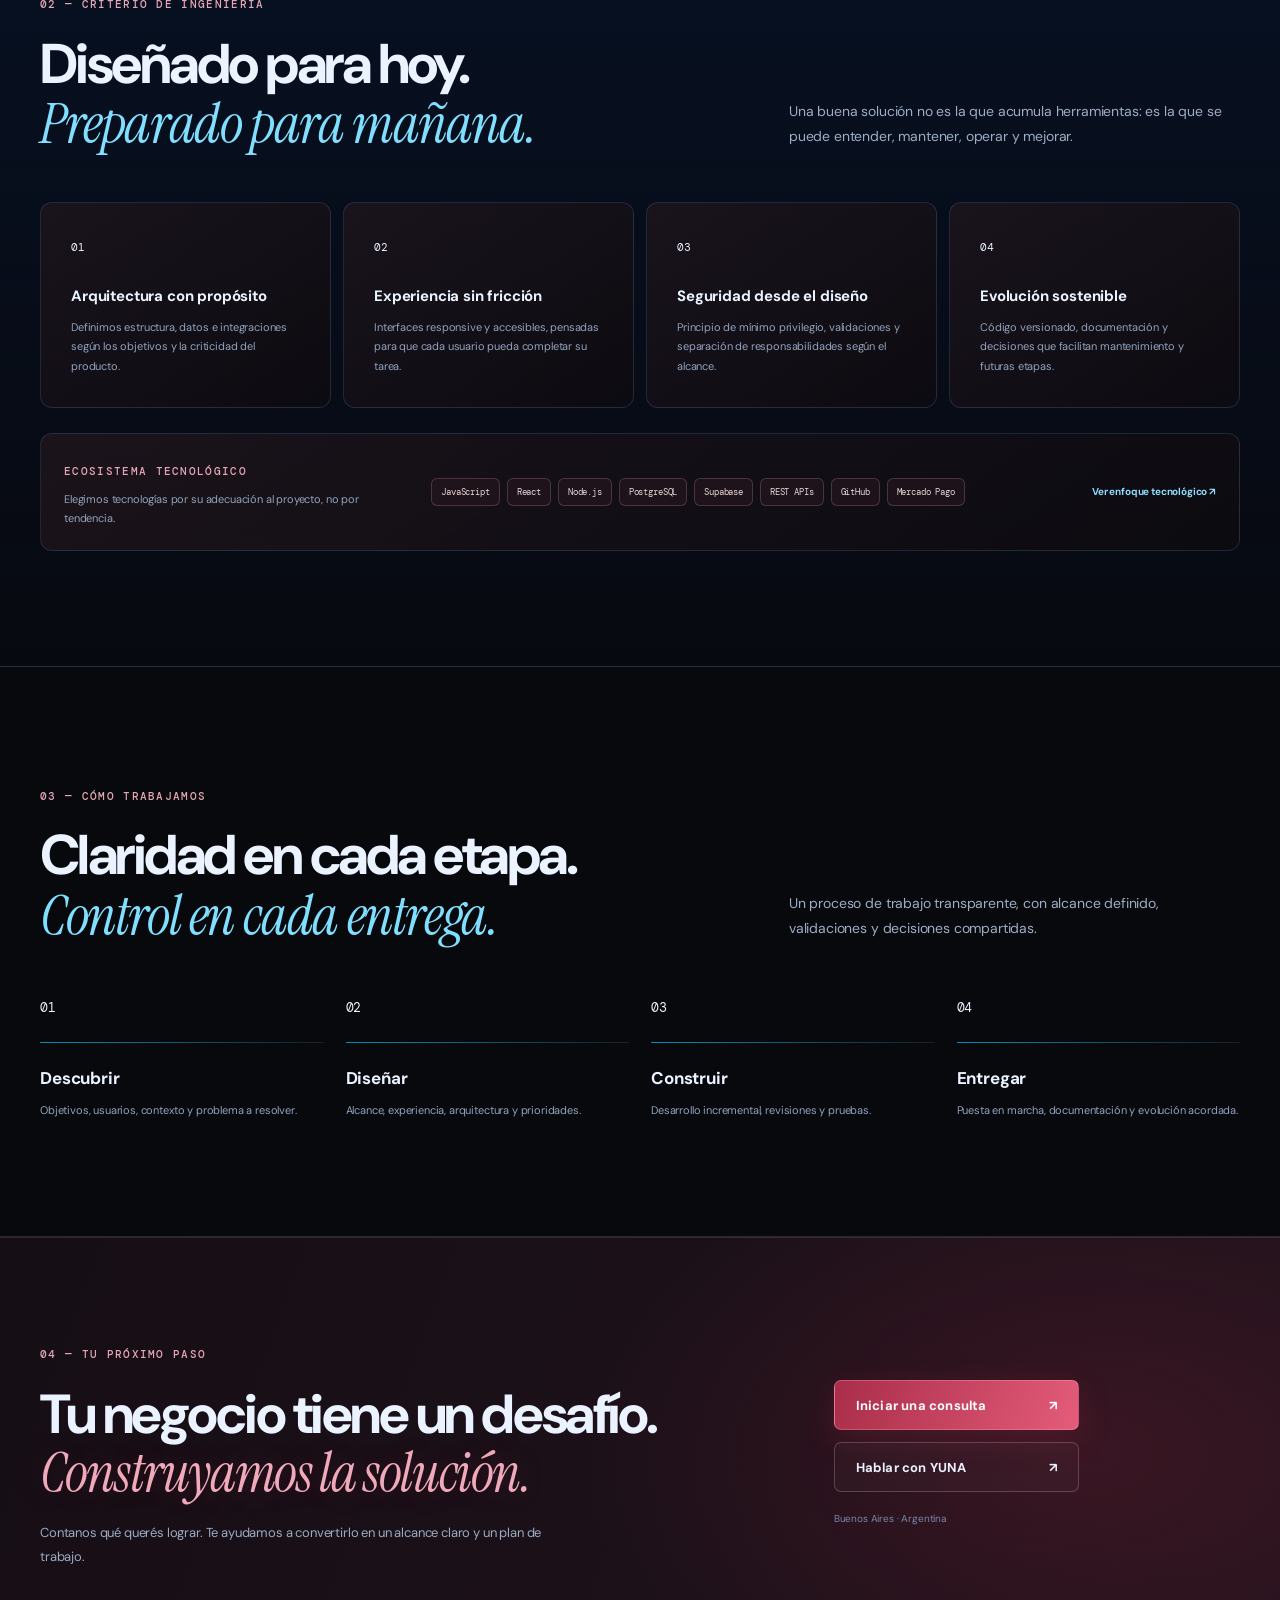
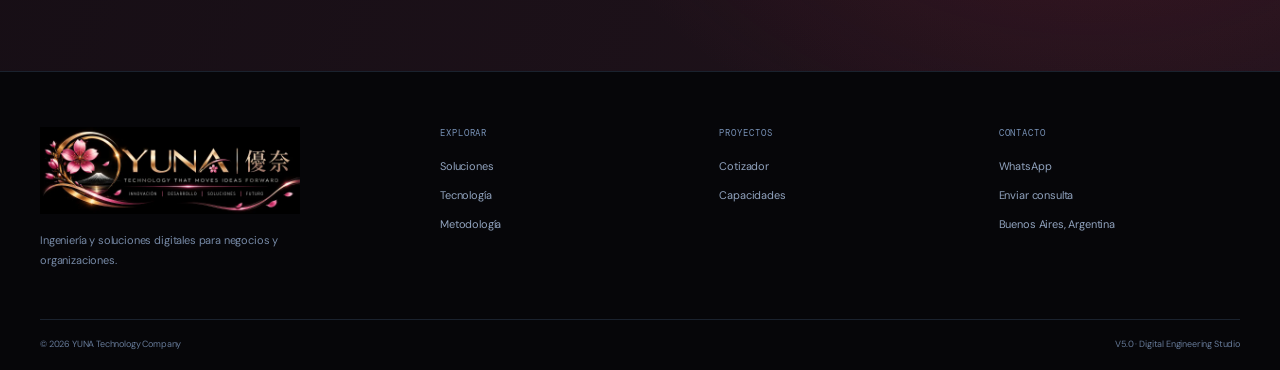
==== commit 5f35272e: "Consolidate YUNA identity, stabilize quote engine and add capability references" ====
--- a/index.html
+++ b/index.html
@@ -8,7 +8,7 @@
   <meta name="theme-color" content="#050d20">
   <meta name="color-scheme" content="dark">
   <link rel="canonical" href="https://instructormap.github.io/kodexa.web/">
-  <link rel="icon" type="image/svg+xml" href="assets/kodexa-v5-icon.svg">
+  <link rel="icon" type="image/svg+xml" href="assets/yuna/yuna-icon.svg">
   <meta property="og:type" content="website">
   <meta property="og:locale" content="es_AR">
   <meta property="og:site_name" content="YUNA Technology Company">
@@ -33,7 +33,7 @@
     <a class="brand yuna-brand" href="#inicio" aria-label="YUNA — 優奈, inicio"><img src="assets/yuna/yuna-logo.svg" width="190" height="64" alt="YUNA — 優奈, Technology Company"></a>
     <button class="menu-toggle" type="button" aria-label="Abrir navegación" aria-expanded="false" aria-controls="primary-nav"><span></span><span></span></button>
     <nav class="primary-nav" id="primary-nav" aria-label="Navegación principal">
-      <a href="#soluciones">Soluciones</a><a href="#enfoque">Enfoque</a><a href="#proceso">Proceso</a><a href="cotizador.html">Cotizador</a><a href="#contacto">Contacto</a>
+      <a href="#soluciones">Soluciones</a><a href="#referencias">Referencias</a><a href="#enfoque">Enfoque</a><a href="#proceso">Proceso</a><a href="cotizador.html">Cotizador</a><a href="#contacto">Contacto</a>
     </nav>
     <a class="button button-small button-primary header-action" href="cotizador.html">Cotizar proyecto <span aria-hidden="true">↗</span></a>
   </div>
@@ -78,6 +78,12 @@
     </div>
   </section>
 
+  <section class="section-shell yuna-reference-section" id="referencias"><div class="container"><div class="section-heading"><div><span class="eyebrow">04 — INGENIERÍA APLICADA</span><h2>Capacidades que se<br><em>traducen en sistemas.</em></h2></div><p>Referencias de complejidad y alcance para conversar una cotización. Cada caso pertenece a su propio proyecto y organización; no son productos ni clientes de KODEXA.</p></div><div class="yuna-reference-grid">
+<article class="yuna-reference-card"><div class="yuna-reference-visual"><span class="reference-code">OPS / 01</span><div class="reference-radar"><i></i><i></i><i></i><b></b></div><span class="reference-status">CRITICAL WORKFLOWS</span></div><div class="yuna-reference-copy"><span class="eyebrow">OPERACIONES · TIEMPO REAL</span><h3>Plataformas para operaciones críticas</h3><p>Despacho, trazabilidad, coordinación de recursos, paneles operativos y experiencia móvil.</p><small>Referencia independiente: Emergencias 360</small></div></article>
+<article class="yuna-reference-card"><div class="yuna-reference-visual"><span class="reference-code">SaaS / 02</span><div class="reference-tenants"><i>01</i><i>02</i><i>03</i><i>04</i><b>CORE</b></div><span class="reference-status">MULTI-ORGANIZATION</span></div><div class="yuna-reference-copy"><span class="eyebrow">PLATAFORMAS · MULTI-TENANT</span><h3>Ecosistemas SaaS multiempresa</h3><p>Organizaciones aisladas, roles y permisos, paneles institucionales, facturación e integraciones.</p><small>Referencia independiente: ASARI Multi-Tenant</small></div></article>
+<article class="yuna-reference-card"><div class="yuna-reference-visual"><span class="reference-code">WL / 03</span><div class="reference-panels"><i></i><i></i><i></i></div><span class="reference-status">WHITE-LABEL SYSTEMS</span></div><div class="yuna-reference-copy"><span class="eyebrow">PRODUCTOS · WHITE-LABEL</span><h3>Registros y portales institucionales</h3><p>Identidad configurable, gestión de registros, validación, paneles y emisión documental.</p><small>Referencia independiente: Registros WhiteLabel</small></div></article>
+<article class="yuna-reference-card"><div class="yuna-reference-visual"><span class="reference-code">ID / 04</span><div class="reference-credential"><b>✓</b><i></i><i></i><i></i></div><span class="reference-status">VERIFIABLE IDENTITY</span></div><div class="yuna-reference-copy"><span class="eyebrow">IDENTIDAD · CREDENCIALES</span><h3>Credenciales y validación digital</h3><p>Wallets, QR, registros verificables, trazabilidad y validadores públicos.</p><small>Referencia independiente: RENMCYCF</small></div></article>
+</div><p class="yuna-reference-disclaimer">Las referencias se mencionan exclusivamente para ilustrar capacidades y dimensionar posibles cotizaciones. No implican propiedad, titularidad, representación ni inclusión de esos sistemas dentro de KODEXA Digital Solutions.</p></div></section>
   <section class="section-shell v4-approach" id="enfoque">
     <div class="container">
       <div class="section-heading"><div><span class="eyebrow">02 — CRITERIO DE INGENIERÍA</span><h2>Diseñado para hoy.<br><em>Preparado para mañana.</em></h2></div><p>Una buena solución no es la que acumula herramientas: es la que se puede entender, mantener, operar y mejorar.</p></div>
@@ -118,5 +124,5 @@
     <div class="copilot-disclaimer">Asistente automático de orientación. No accede a cuentas ni consulta proyectos existentes.</div>
   </section>
 </div>
-<script src="app.js" defer></script><script src="script.js" defer></script>
+<script src="script.js" defer></script>
 </body></html>
--- a/yuna.css
+++ b/yuna.css
@@ -59,3 +59,36 @@
  body.v5 .site-header .brand.yuna-brand{width:140px}
  body.v5 .yuna-hero-caption{font-size:6px}
 }
+
+/* Header uses the standalone institutional mark, never the cinematic hero banner */
+body.v5 .site-header .brand.yuna-brand{width:184px;max-width:34vw;height:48px}
+body.v5 .site-header .brand.yuna-brand img{width:100%;height:100%;max-height:none;object-fit:contain}
+@media(max-width:760px){body.v5 .site-header .brand.yuna-brand{width:158px;height:43px;max-width:42vw}body.v5 .site-header .brand.yuna-brand img{max-height:none}}
+@media(max-width:420px){body.v5 .site-header .brand.yuna-brand{width:142px;height:39px}}
+
+/* KODEXA V5 — unified YUNA identity across public pages */
+:root{--yuna-ink:#08090d;--yuna-surface:#14131a;--yuna-surface-raised:#1c1820;--yuna-sakura:#df7892;--yuna-sakura-bright:#f0a9bb;--yuna-gold:#d7b17e;--yuna-ivory:#fff8f2;--yuna-muted:#b9a9a8;--yuna-line:rgba(231,169,185,.18)}
+body.v5 .site-header .brand img{object-fit:contain}body.v5 .site-header .brand:not(.yuna-brand){display:flex;align-items:center;width:184px;height:48px}body.v5 .site-header .brand:not(.yuna-brand) img{width:100%;height:100%;object-fit:contain}
+body.v5 .subpage-hero,body.v5 .lead-intro{background:radial-gradient(ellipse 55% 75% at 80% 20%,rgba(190,65,98,.18),transparent 72%),linear-gradient(135deg,#08090d,#1b131a 58%,#08090d)}
+body.v5 .lead-intro:after{border-color:rgba(239,169,185,.14);box-shadow:0 0 0 55px rgba(239,169,185,.02),0 0 0 110px rgba(239,169,185,.012)}body.v5 .lead-intro h1 em,body.v5 .lead-context h2 em{color:var(--yuna-sakura-bright)}
+body.v5 .lead-form{border-color:var(--yuna-line);background:linear-gradient(145deg,rgba(31,22,29,.96),rgba(10,10,15,.98))}body.v5 .lead-form-head span:last-child{color:var(--yuna-sakura-bright)}
+body.v5 .lead-field input,body.v5 .lead-field select,body.v5 .lead-field textarea{border-color:rgba(239,190,199,.2);background:#100e14;color:var(--yuna-ivory)}body.v5 .lead-field input:focus,body.v5 .lead-field select:focus,body.v5 .lead-field textarea:focus{border-color:var(--yuna-sakura);outline-color:rgba(239,153,174,.16);box-shadow:0 0 0 3px rgba(217,75,105,.09)}body.v5 .lead-consent input{accent-color:var(--yuna-sakura)}
+body.v5.quote-pro .quote-pro-hero{background:radial-gradient(ellipse 50% 90% at 85% 15%,rgba(190,65,98,.2),transparent 70%),linear-gradient(135deg,#08090d,#1b131a 58%,#08090d);border-color:var(--yuna-line)}
+body.v5.quote-pro .quote-stepper button.is-current{color:#ffeaf0;background:linear-gradient(180deg,rgba(217,75,105,.18),transparent);box-shadow:inset 0 -2px var(--yuna-sakura)}body.v5.quote-pro .quote-stepper button.is-done,body.v5.quote-pro .stage-index{color:var(--yuna-sakura-bright)}
+body.v5.quote-pro .solution-card{border-color:rgba(239,190,199,.16);background:linear-gradient(145deg,rgba(31,22,29,.78),rgba(10,10,15,.92))}body.v5.quote-pro .solution-card:hover,body.v5.quote-pro .solution-card.is-selected{border-color:rgba(239,153,174,.6);background:linear-gradient(145deg,rgba(75,32,47,.42),rgba(13,12,17,.96));box-shadow:inset 0 0 0 1px rgba(239,153,174,.1),0 0 25px rgba(190,45,76,.08)}
+body.v5.quote-pro .solution-card-top i,body.v5.quote-pro .solution-card>strong{color:var(--yuna-sakura-bright)}body.v5.quote-pro .choice-card:has(input:checked),body.v5.quote-pro .module-option:has(input:checked){border-color:rgba(239,153,174,.55);background:rgba(190,45,76,.1)}body.v5.quote-pro .choice-card input,body.v5.quote-pro .module-option input{accent-color:var(--yuna-sakura)}
+body.v5.quote-pro .quote-client-form input,body.v5.quote-pro .quote-client-form textarea{border-color:rgba(239,190,199,.2);background:#100e14;color:var(--yuna-ivory)}body.v5.quote-pro .quote-client-form input:focus,body.v5.quote-pro .quote-client-form textarea:focus{border-color:var(--yuna-sakura);box-shadow:0 0 0 3px rgba(217,75,105,.1)}body.v5.quote-pro .quote-client-form input::placeholder,body.v5.quote-pro .quote-client-form textarea::placeholder{color:#85757b}
+body.v5.quote-pro .summary-live,body.v5.quote-pro .summary-recurring b,body.v5.quote-pro .transparency-grid b{color:var(--yuna-sakura-bright)}body.v5.quote-pro .summary-ops{border-color:rgba(215,177,126,.24);background:rgba(215,177,126,.045)}body.v5.quote-pro .transparency-grid article{border-color:var(--yuna-line);background:linear-gradient(145deg,rgba(31,22,29,.8),rgba(13,12,17,.92))}
+body.v5 .detail-row img{filter:saturate(.68) sepia(.08) hue-rotate(290deg);border-radius:10px}
+.yuna-reference-section{position:relative;overflow:hidden;background:radial-gradient(ellipse 60% 55% at 50% 0%,rgba(190,45,76,.09),transparent 75%)}.yuna-reference-grid{display:grid;grid-template-columns:repeat(2,minmax(0,1fr));gap:18px;margin-top:38px}
+.yuna-reference-card{display:grid;grid-template-columns:minmax(150px,.78fr) minmax(0,1.22fr);min-height:220px;overflow:hidden;border:1px solid var(--yuna-line);border-radius:13px;background:linear-gradient(145deg,rgba(31,22,29,.84),rgba(12,11,16,.96));box-shadow:0 22px 60px rgba(0,0,0,.18);transition:transform .25s,border-color .25s}.yuna-reference-card:hover{transform:translateY(-4px);border-color:rgba(239,153,174,.42)}
+.yuna-reference-visual{position:relative;display:flex;flex-direction:column;justify-content:space-between;align-items:center;min-height:220px;padding:16px 12px;background:radial-gradient(circle at 50% 45%,rgba(217,75,105,.18),transparent 68%),linear-gradient(145deg,#21151d,#0d0c12);border-right:1px solid var(--yuna-line)}
+.reference-code,.reference-status{align-self:stretch;color:#c8a8a4;font:8px "DM Mono",monospace;letter-spacing:.15em}.reference-status{text-align:center;color:#e4a6b5}
+.reference-radar{position:relative;width:116px;height:116px;border:1px solid rgba(231,169,185,.35);border-radius:50%;background:repeating-radial-gradient(circle,transparent 0 17px,rgba(231,169,185,.14) 18px 19px)}.reference-radar:before,.reference-radar:after{content:"";position:absolute;inset:50% 0 auto;height:1px;background:rgba(231,169,185,.2)}.reference-radar:after{transform:rotate(90deg)}.reference-radar i{position:absolute;width:7px;height:7px;border-radius:50%;background:#f0a9bb;box-shadow:0 0 12px #df7892}.reference-radar i:nth-child(1){top:24%;left:65%}.reference-radar i:nth-child(2){top:65%;left:28%}.reference-radar i:nth-child(3){top:48%;left:78%}.reference-radar b{position:absolute;inset:50% auto auto 50%;width:5px;height:5px;border-radius:50%;background:#d7b17e}
+.reference-tenants{display:grid;grid-template-columns:repeat(2,46px);gap:8px;position:relative}.reference-tenants i{display:grid;place-items:center;width:46px;height:38px;border:1px solid rgba(231,169,185,.4);border-radius:6px;background:rgba(217,75,105,.1);color:#f0c0cb;font:10px "DM Mono",monospace;font-style:normal}.reference-tenants b{position:absolute;top:29px;left:29px;display:grid;place-items:center;width:48px;height:38px;border:1px solid #d7b17e;border-radius:6px;background:#171018;color:#f1d6ae;font:9px "DM Mono",monospace}
+.reference-panels{display:grid;gap:9px;width:104px}.reference-panels i{height:22px;border:1px solid rgba(231,169,185,.38);border-radius:5px;background:linear-gradient(90deg,rgba(217,75,105,.3) 0 28%,rgba(255,255,255,.04) 28%)}.reference-panels i:nth-child(2){width:82%;margin-left:auto}.reference-panels i:nth-child(3){width:65%;margin-left:auto}
+.reference-credential{display:grid;grid-template-columns:30px 72px;gap:9px 10px;align-items:center;padding:15px;border:1px solid rgba(215,177,126,.55);border-radius:9px;background:linear-gradient(145deg,rgba(215,177,126,.12),rgba(217,75,105,.08))}.reference-credential b{grid-row:span 3;display:grid;place-items:center;width:30px;height:30px;border-radius:50%;background:rgba(217,75,105,.22);color:#f0a9bb;font-size:18px}.reference-credential i{height:4px;border-radius:4px;background:rgba(255,248,242,.3)}.reference-credential i:nth-of-type(1){width:72px}.reference-credential i:nth-of-type(2){width:54px}.reference-credential i:nth-of-type(3){width:64px}
+.yuna-reference-copy{display:flex;flex-direction:column;align-items:flex-start;justify-content:center;padding:22px}.yuna-reference-copy .eyebrow{font-size:8px;letter-spacing:.13em}.yuna-reference-copy h3{margin:10px 0 8px;color:var(--yuna-ivory);font-size:clamp(16px,1.5vw,20px);line-height:1.18;letter-spacing:-.03em}.yuna-reference-copy p{color:#b9a9a8;font-size:12px;line-height:1.65}.yuna-reference-copy small{margin-top:14px;color:#e2b0bc;font:9px/1.5 "DM Mono",monospace}.yuna-reference-disclaimer{max-width:900px;margin:24px 0 0;color:#a09396;font-size:10px;line-height:1.7}
+@media(max-width:900px){.yuna-reference-grid{grid-template-columns:1fr}.yuna-reference-card{grid-template-columns:minmax(140px,.55fr) minmax(0,1.45fr)}}
+@media(max-width:560px){.yuna-reference-grid{gap:12px;margin-top:26px}.yuna-reference-card{grid-template-columns:112px minmax(0,1fr);min-height:190px}.yuna-reference-visual{min-height:190px;padding:12px 8px}.reference-radar{width:88px;height:88px}.reference-tenants{transform:scale(.82)}.reference-panels{width:82px}.reference-credential{transform:scale(.84)}.yuna-reference-copy{padding:15px 13px}.yuna-reference-copy h3{font-size:15px}.yuna-reference-copy p{font-size:11px}.yuna-reference-copy small{font-size:8px}}
+@media(prefers-reduced-motion:reduce){.yuna-reference-card{transition:none}.yuna-reference-card:hover{transform:none}}
